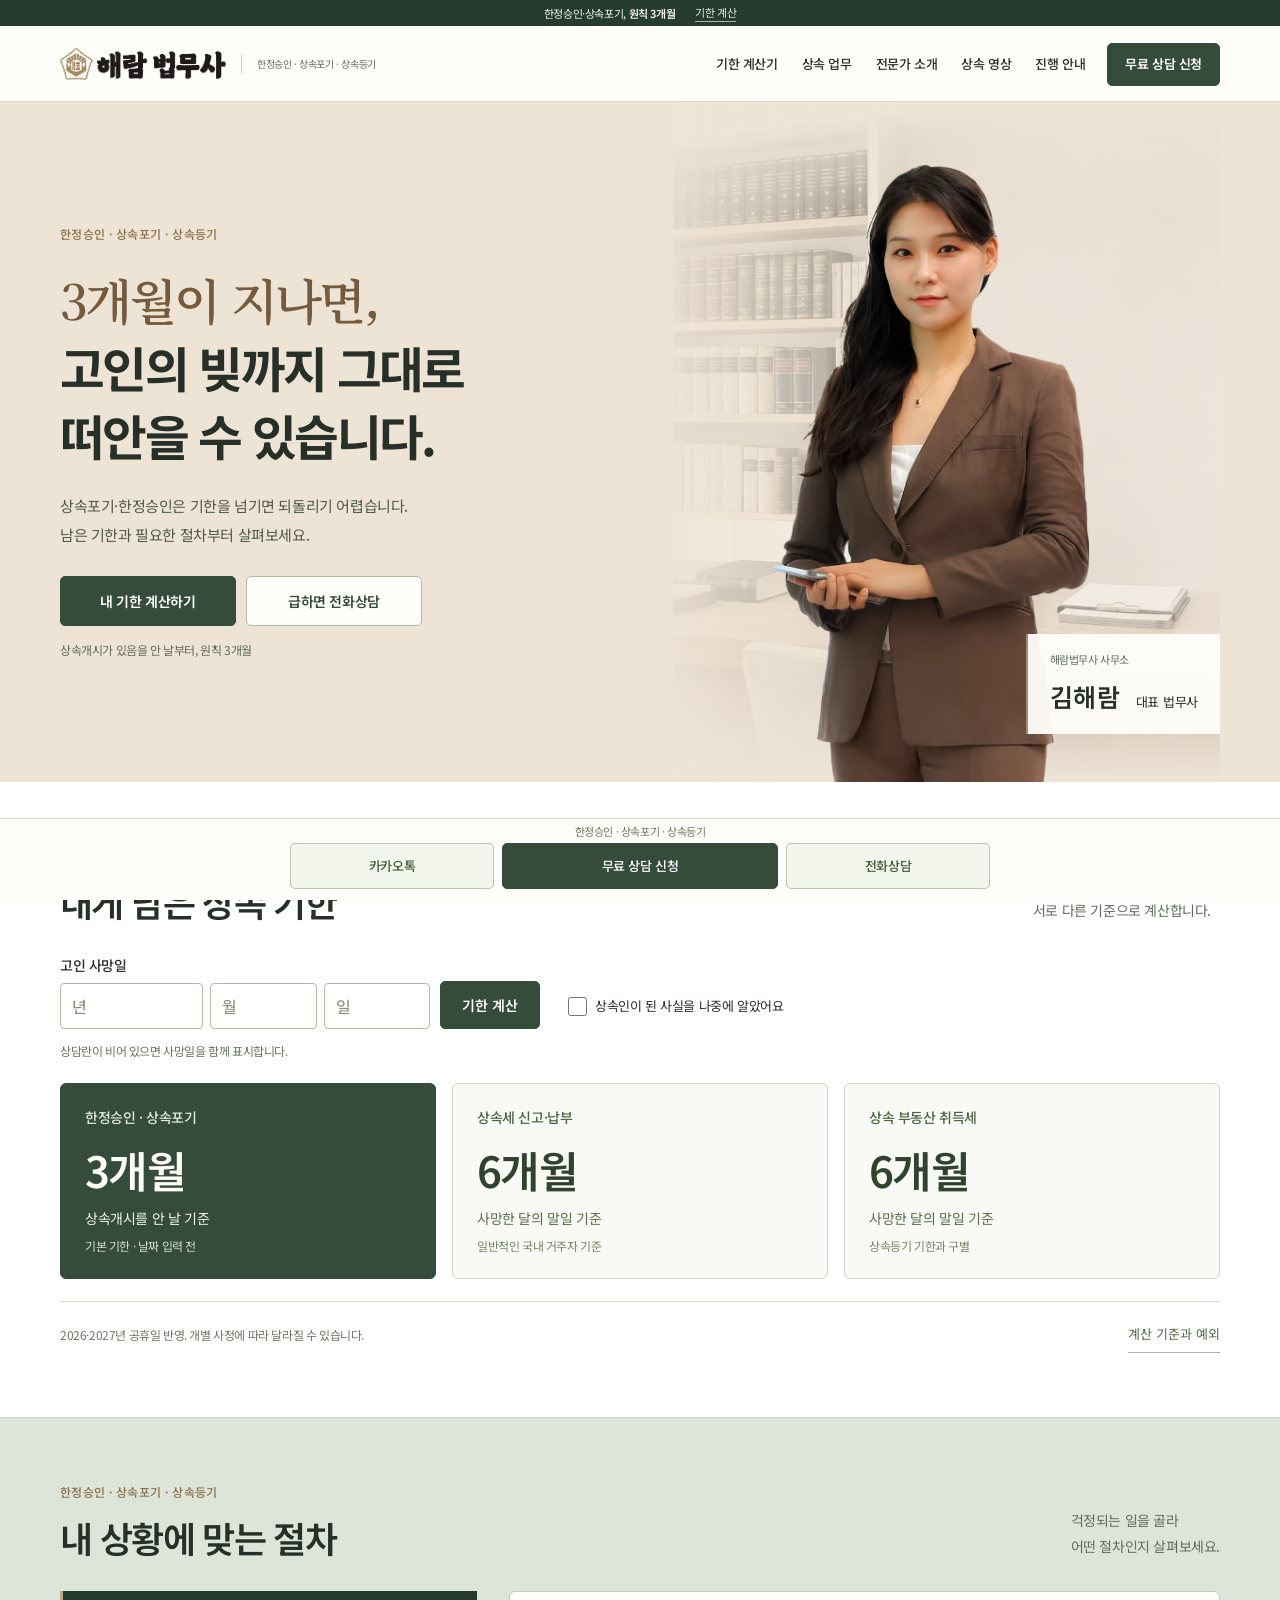
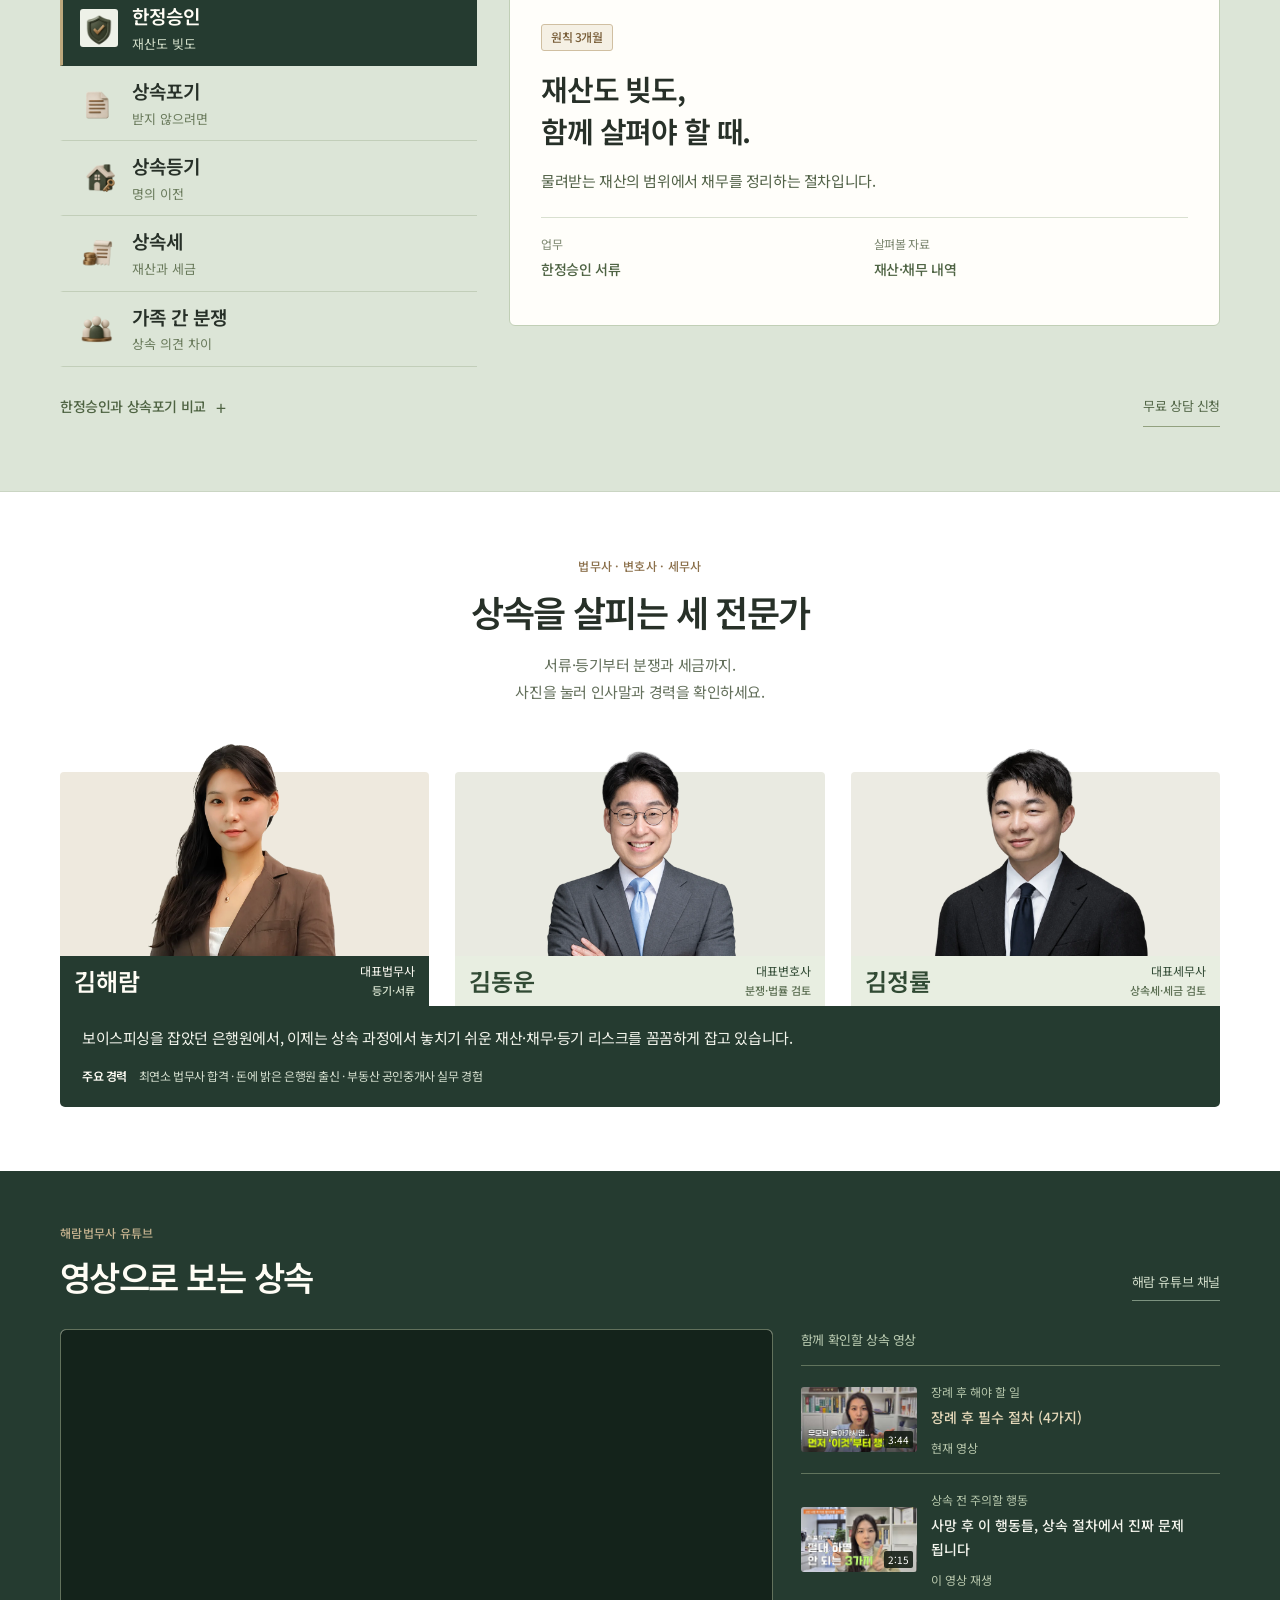
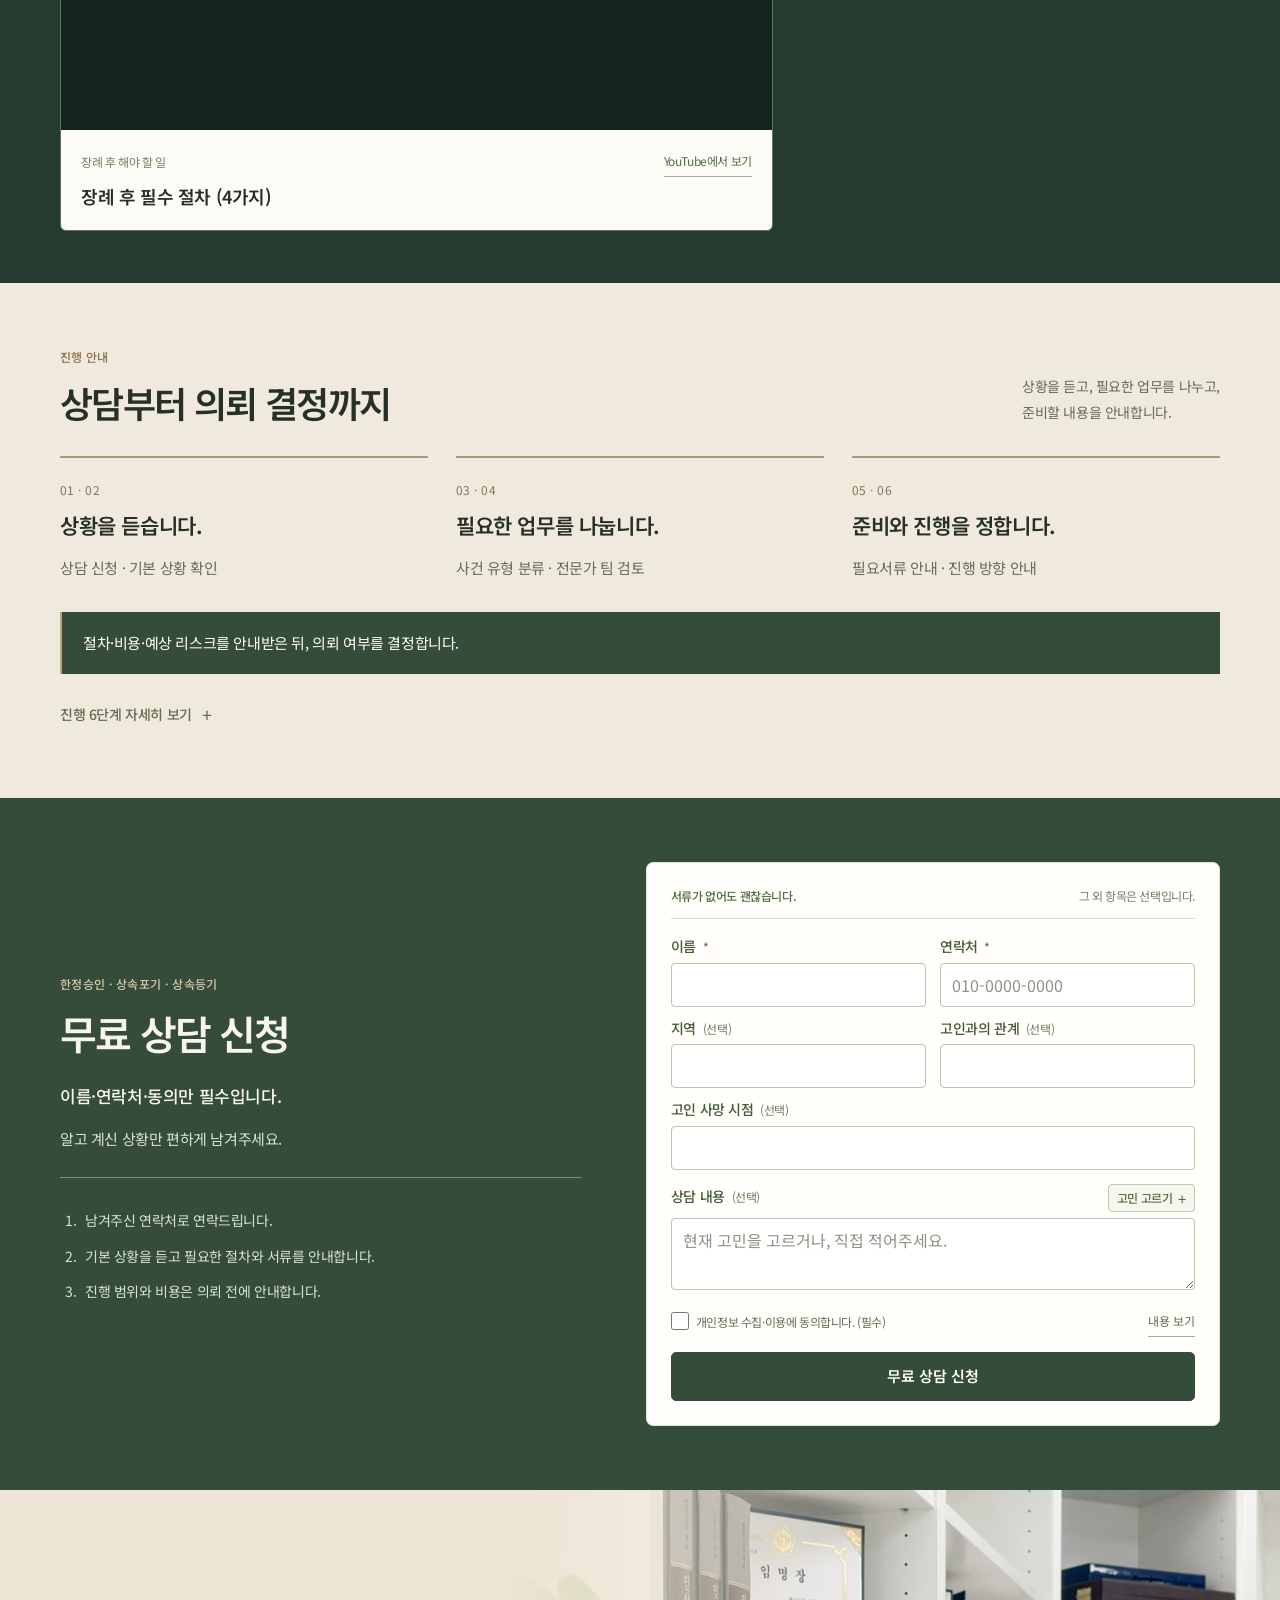
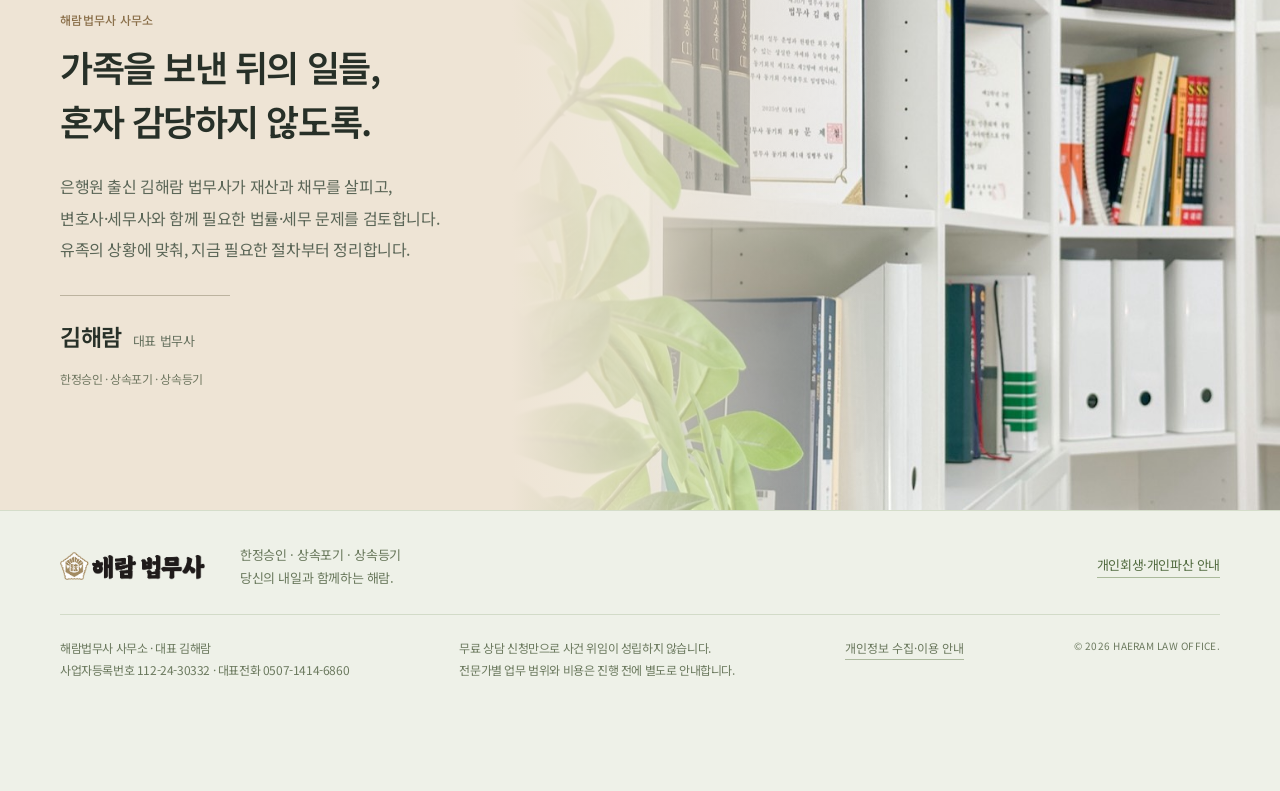
==== index.html @ f2967f3c "Connect inheritance form to dedicated intake deployment" ====
<!doctype html>
<html lang="ko"><head><meta charset="utf-8"><meta name="viewport" content="width=device-width,initial-scale=1,viewport-fit=cover"><meta name="theme-color" content="#f3f0e8">
<title>한정승인·상속포기·상속등기 무료 상담 | 해람법무사</title>
<meta name="description" content="한정승인·상속포기·상속등기, 내 상황에 필요한 절차와 기한을 확인하세요. 은행원 출신 법무사가 변호사·세무사와 재산·채무·등기·분쟁·세금을 함께 살핍니다. 전화·온라인 무료 상담.">
<meta property="og:type" content="website"><meta property="og:url" content="https://haeram-law.com/"><meta property="og:title" content="한정승인·상속포기·상속등기 무료 상담 | 해람법무사"><meta property="og:description" content="한정승인·상속포기·상속등기, 내 상황에 필요한 절차와 기한을 확인하세요. 은행원 출신 법무사가 변호사·세무사와 재산·채무·등기·분쟁·세금을 함께 살핍니다. 전화·온라인 무료 상담."><meta property="og:image" content="https://haeram-law.com/assets/social.jpg?v=5"><meta property="og:image:width" content="1200"><meta property="og:image:height" content="630"><meta name="twitter:card" content="summary_large_image">
<meta name="robots" content="index,follow,max-image-preview:large"><meta name="google-site-verification" content="SmGbr_n41JqSDn8TrXB387cep0vcuhlEyNXavCn6Y3E"><meta name="naver-site-verification" content="73f7965d1865e8f77842482fe371d9d81ecda706"><meta property="og:locale" content="ko_KR"><meta property="og:site_name" content="해람법무사"><meta property="og:image:alt" content="한정승인·상속포기·상속등기 해람법무사"><meta name="twitter:title" content="한정승인·상속포기·상속등기 | 해람법무사"><meta name="twitter:description" content="필요한 절차와 기한부터, 법무사·변호사·세무사가 함께 살핍니다."><meta name="twitter:image" content="https://haeram-law.com/assets/social.jpg">
<link rel="canonical" href="https://haeram-law.com/"><link rel="icon" href="favicon.ico?v=brand1" sizes="16x16 32x32 48x48 64x64"><link rel="icon" href="favicon.png" type="image/png" sizes="96x96"><link rel="apple-touch-icon" href="apple-touch-icon.png" sizes="180x180"><link rel="preload" as="image" href="assets/portrait.webp"><link rel="preconnect" href="https://fonts.googleapis.com"><link rel="preconnect" href="https://fonts.gstatic.com" crossorigin><link href="https://fonts.googleapis.com/css2?family=Noto+Sans+KR:wght@400;500;600;700;800&amp;family=Noto+Serif+KR:wght@500;600&amp;display=swap" rel="stylesheet"><link rel="stylesheet" href="styles.css?v=14.1"><script src="holidays.js?v=9" defer></script><script src="deadlines.js?v=9" defer></script><script src="date-parts.js?v=6" defer></script><script src="app.js?v=10" defer></script><script src="youtube.js?v=7" defer></script><script src="profiles.js?v=14" defer></script><script src="intake.js?v=16" defer></script><script src="tracking.js?v=16" defer></script><script type="application/json" id="analytics-config">{"measurementId":"G-PS0EG83LFG"}</script><script src="analytics.js?v=16.1" defer></script>
<script type="application/json" id="intake-config">{"endpoint":"https://script.google.com/macros/s/AKfycbwh_mxqtPUaKv7FtCpkeUJYh4DcP6dZL9_i7BwVmt0P_cNqN9i_0kvjlBFAQnCysMI4/exec","consentVersion":"haeram-inheritance-2026-11-05-v1"}</script>
<script type="application/ld+json">{"@context":"https://schema.org","@graph":[{"@type":"LegalService","@id":"https://haeram-law.com/#office","name":"해람법무사 사무소","alternateName":"해람법무사","url":"https://haeram-law.com/","logo":{"@type":"ImageObject","url":"https://haeram-law.com/assets/official-logo.png","width":393,"height":76},"image":"https://haeram-law.com/assets/social.jpg","telephone":"+82-507-1414-6860","description":"한정승인·상속포기·상속등기, 내 상황에 필요한 절차와 기한을 확인하세요. 은행원 출신 법무사가 변호사·세무사와 재산·채무·등기·분쟁·세금을 함께 살핍니다. 전화·온라인 무료 상담.","areaServed":{"@type":"Country","name":"대한민국"},"sameAs":["https://www.youtube.com/@해람법무사","https://pf.kakao.com/_vbSSn"],"contactPoint":{"@type":"ContactPoint","telephone":"+82-507-1414-6860","contactType":"상속 상담","availableLanguage":"ko"},"hasOfferCatalog":{"@type":"OfferCatalog","name":"상속 업무","itemListElement":[{"@type":"Offer","itemOffered":{"@id":"https://haeram-law.com/#service-limited"}},{"@type":"Offer","itemOffered":{"@id":"https://haeram-law.com/#service-renounce"}},{"@type":"Offer","itemOffered":{"@id":"https://haeram-law.com/#service-property"}}]}},{"@type":"WebSite","@id":"https://haeram-law.com/#website","url":"https://haeram-law.com/","name":"해람법무사","alternateName":"해람법무사 상속","inLanguage":"ko-KR","publisher":{"@id":"https://haeram-law.com/#office"}},{"@type":"WebPage","@id":"https://haeram-law.com/#webpage","url":"https://haeram-law.com/","name":"한정승인·상속포기·상속등기 무료 상담 | 해람법무사","description":"한정승인·상속포기·상속등기, 내 상황에 필요한 절차와 기한을 확인하세요. 은행원 출신 법무사가 변호사·세무사와 재산·채무·등기·분쟁·세금을 함께 살핍니다. 전화·온라인 무료 상담.","isPartOf":{"@id":"https://haeram-law.com/#website"},"publisher":{"@id":"https://haeram-law.com/#office"},"inLanguage":"ko-KR","primaryImageOfPage":{"@type":"ImageObject","url":"https://haeram-law.com/assets/social.jpg","width":1200,"height":630},"about":[{"@id":"https://haeram-law.com/#service-limited"},{"@id":"https://haeram-law.com/#service-renounce"},{"@id":"https://haeram-law.com/#service-property"}]},{"@type":"Service","@id":"https://haeram-law.com/#service-limited","name":"한정승인","serviceType":"한정승인","url":"https://haeram-law.com/#situations","provider":{"@id":"https://haeram-law.com/#office"},"areaServed":{"@type":"Country","name":"대한민국"}},{"@type":"Service","@id":"https://haeram-law.com/#service-renounce","name":"상속포기","serviceType":"상속포기","url":"https://haeram-law.com/#situations","provider":{"@id":"https://haeram-law.com/#office"},"areaServed":{"@type":"Country","name":"대한민국"}},{"@type":"Service","@id":"https://haeram-law.com/#service-property","name":"상속등기","serviceType":"상속등기","url":"https://haeram-law.com/#situations","provider":{"@id":"https://haeram-law.com/#office"},"areaServed":{"@type":"Country","name":"대한민국"}},{"@type":"Person","@id":"https://haeram-law.com/#haeram","name":"김해람","jobTitle":"대표법무사","url":"https://haeram-law.com/#team"},{"@type":"Person","@id":"https://haeram-law.com/#dongwoon","name":"김동운","jobTitle":"대표변호사","url":"https://haeram-law.com/#team"},{"@type":"Person","@id":"https://haeram-law.com/#jeongryul","name":"김정률","jobTitle":"대표세무사","url":"https://haeram-law.com/#team"}]}</script></head><body><a class="skip-link" href="#main">본문으로 바로가기</a><header class="site-header"><a class="deadline-strip" href="#deadline"><span>한정승인·상속포기, <b>원칙 3개월</b></span><span class="notice-link">기한 계산</span></a><div class="wrap header-inner"><a class="brand" href="#home" aria-label="해람 법무사 처음으로"><img src="assets/official-logo.png" alt="해람 법무사" width="393" height="76"><span>한정승인 · 상속포기 · 상속등기</span></a><nav class="desktop-nav" aria-label="주요 메뉴"><a href="#deadline">기한 계산기</a><a href="#situations">상속 업무</a><a href="#team">전문가 소개</a><a href="#youtube">상속 영상</a><a href="#process">진행 안내</a></nav><a class="header-apply" href="#consult">무료 상담 신청 </a><button class="menu-toggle" type="button" aria-expanded="false" aria-controls="mobile-nav" aria-label="메뉴 열기"><span></span><span></span></button></div><nav class="mobile-nav" id="mobile-nav" aria-label="모바일 메뉴" hidden><a href="#deadline">기한 계산기</a><a href="#situations">상속 업무</a><a href="#team">전문가 소개</a><a href="#youtube">상속 영상</a><a href="#process">진행 안내</a><a href="#consult">무료 상담 신청</a><a href="#contact">해람의 약속</a></nav></header><main id="main"><section class="hero screen" id="home" aria-labelledby="hero-title"><div class="wrap hero-grid"><div class="hero-copy"><p class="eyebrow"> 한정승인 · 상속포기 · 상속등기</p><h1 id="hero-title"><em>3개월이 지나면,</em><br>고인의 빚까지 그대로<br>떠안을 수 있습니다.</h1><p class="hero-description">상속포기·한정승인은 기한을 넘기면 되돌리기 어렵습니다.<br>남은 기한과 필요한 절차부터 살펴보세요.</p><div class="hero-actions"><a class="button dark" href="#deadline">내 기한 계산하기</a><a class="button light urgent-call" href="tel:050714146860">급하면 전화상담</a></div><p class="quiet-note">상속개시가 있음을 안 날부터, 원칙 3개월</p></div><div class="hero-visual"><div class="hero-office" aria-hidden="true"><img src="assets/office-library-v4.jpg" alt="" width="1000" height="749"></div><img class="hero-portrait" src="assets/portrait.webp" alt="김해람 대표 법무사" width="889" height="2048" fetchpriority="high"><div class="portrait-label"><span>해람법무사 사무소</span><strong>김해람 <small>대표 법무사</small></strong></div></div></div></section>
<section class="section deadline-section" id="deadline" aria-labelledby="deadline-title"><div class="wrap section-inner">
<div class="split-heading"><div><p class="eyebrow">상속 기한 계산기</p><h2 id="deadline-title">내게 남은 상속 기한</h2></div><p class="heading-note">한정승인·상속포기와 세금 기한은<br>서로 다른 기준으로 계산합니다.</p></div>
<form id="deadline-form" class="date-form"><div class="date-main"><fieldset class="date-parts-field" id="death-field"><legend>고인 사망일</legend><div class="date-parts" data-date-parts="death"><select id="death-year" data-part="year" aria-label="고인 사망일 연도" required><option value="">년</option></select><select id="death-month" data-part="month" aria-label="고인 사망일 월" required><option value="">월</option></select><select id="death-day" data-part="day" aria-label="고인 사망일 일" required><option value="">일</option></select></div><input type="hidden" id="death-date"></fieldset><button class="button dark" type="submit">기한 계산</button></div><div class="awareness-row"><label class="awareness-toggle"><input type="checkbox" id="different-awareness" aria-label="상속인이 된 사실을 나중에 알았어요"><span>상속인이 된 사실을 나중에 알았어요</span></label><fieldset class="date-parts-field" id="awareness-field" hidden disabled><legend>상속개시가 있음을 안 날</legend><div class="date-parts" data-date-parts="awareness"><select id="awareness-year" data-part="year" aria-label="상속개시가 있음을 안 날 연도" required><option value="">년</option></select><select id="awareness-month" data-part="month" aria-label="상속개시가 있음을 안 날 월" required><option value="">월</option></select><select id="awareness-day" data-part="day" aria-label="상속개시가 있음을 안 날 일" required><option value="">일</option></select></div><input type="hidden" id="awareness-date"></fieldset></div><p id="date-help">상담란이 비어 있으면 사망일을 함께 표시합니다.</p><p class="form-error" id="date-error" role="alert"></p></form>
<p class="result-status" id="deadline-state" role="status" aria-live="polite"></p><p class="result-reference" id="deadline-reference" hidden></p>
<div class="deadline-cards" aria-live="polite" aria-atomic="true"><article class="deadline-card" id="deadline-civil"><span class="small-label">한정승인 · 상속포기</span><h3 class="dday">3개월</h3><p class="due-date">상속개시를 안 날 기준</p><small>기본 기한 · 날짜 입력 전</small></article><article class="deadline-card" id="deadline-tax"><span class="small-label">상속세 신고·납부</span><h3 class="dday">6개월</h3><p class="due-date">사망한 달의 말일 기준</p><small>일반적인 국내 거주자 기준</small></article><article class="deadline-card" id="deadline-acquisition"><span class="small-label">상속 부동산 취득세</span><h3 class="dday">6개월</h3><p class="due-date">사망한 달의 말일 기준</p><small>상속등기 기한과 구별</small></article></div>
<div class="deadline-action" id="deadline-action" hidden><p id="deadline-message"></p><a class="button light" id="deadline-cta" href="#situations">상속 업무 보기</a></div>
<div class="calculator-note"><p>2026·2027년 공휴일 반영.<br class="mobile-break"> 개별 사정에 따라 달라질 수 있습니다.</p><button type="button" id="deadline-basis">계산 기준과 예외</button></div></div></section>
<section class="section situations" id="situations" aria-labelledby="situations-title"><div class="wrap section-inner"><div class="split-heading"><div><p class="eyebrow">한정승인 · 상속포기 · 상속등기</p><h2 id="situations-title">내 상황에 맞는 절차</h2></div><p class="heading-note">걱정되는 일을 골라<br>어떤 절차인지 살펴보세요.</p></div><div class="situation-layout"><div class="situation-tabs" role="tablist" aria-label="상속 업무 선택"><button type="button" role="tab" id="tab-limited" aria-controls="panel-limited" aria-selected="true" tabindex="0" data-situation="limited"><img src="assets/icon-shield.webp" alt="" width="48" height="48" loading="lazy"><span><strong>한정승인</strong><small>재산도 빚도</small></span></button><button type="button" role="tab" id="tab-renounce" aria-controls="panel-renounce" aria-selected="false" tabindex="-1" data-situation="renounce"><img src="assets/icon-document.webp" alt="" width="48" height="48" loading="lazy"><span><strong>상속포기</strong><small>받지 않으려면</small></span></button><button type="button" role="tab" id="tab-property" aria-controls="panel-property" aria-selected="false" tabindex="-1" data-situation="property"><img src="assets/icon-house.webp" alt="" width="48" height="48" loading="lazy"><span><strong>상속등기</strong><small>명의 이전</small></span></button><button type="button" role="tab" id="tab-tax" aria-controls="panel-tax" aria-selected="false" tabindex="-1" data-situation="tax"><img src="assets/icon-coins.webp" alt="" width="48" height="48" loading="lazy"><span><strong>상속세</strong><small>재산과 세금</small></span></button><button type="button" role="tab" id="tab-family" aria-controls="panel-family" aria-selected="false" tabindex="-1" data-situation="family"><img src="assets/icon-people.webp" alt="" width="48" height="48" loading="lazy"><span><strong>가족 간 분쟁</strong><small>상속 의견 차이</small></span></button></div><div class="panels"><div class="situation-panel" id="panel-limited" role="tabpanel" aria-labelledby="tab-limited" tabindex="0"><span class="deadline-badge">원칙 3개월</span><h3>재산도 빚도,<br>함께 살펴야 할 때.</h3><p class="panel-lead">물려받는 재산의 범위에서 채무를 정리하는 절차입니다.</p><dl class="service-facts"><div><dt>업무</dt><dd>한정승인 서류</dd></div><div><dt>살펴볼 자료</dt><dd>재산·채무 내역</dd></div></dl></div><div class="situation-panel" id="panel-renounce" role="tabpanel" aria-labelledby="tab-renounce" tabindex="0" hidden><span class="deadline-badge">원칙 3개월</span><h3>받지 않겠다는 결정,<br>가족에게 미치는 영향까지.</h3><p class="panel-lead">상속재산과 채무를 받지 않으려는 절차입니다.</p><dl class="service-facts"><div><dt>업무</dt><dd>상속포기 서류</dd></div><div><dt>가족 영향</dt><dd>다른 상속인·가족관계</dd></div></dl></div><div class="situation-panel" id="panel-property" role="tabpanel" aria-labelledby="tab-property" tabindex="0" hidden><span class="deadline-badge">취득세 일반 6개월</span><h3>물려받은 집과 땅,<br>명의를 정리하려면.</h3><p class="panel-lead">상속인과 분할 협의 내용을 살펴 명의 이전 서류를 준비합니다.</p><dl class="service-facts"><div><dt>등기 자료</dt><dd>상속인·분할 협의</dd></div><div><dt>세금</dt><dd>취득세 별도 확인</dd></div></dl></div><div class="situation-panel" id="panel-tax" role="tabpanel" aria-labelledby="tab-tax" tabindex="0" hidden><span class="deadline-badge">신고 일반 6개월</span><h3>상속세가 나올지,<br>세무사가 살펴봅니다.</h3><p class="panel-lead">재산과 증여 내역을 살펴 상속세 신고 필요 여부를 검토합니다.</p><dl class="service-facts"><div><dt>담당</dt><dd>세무사</dd></div><div><dt>자료</dt><dd>재산·생전 증여</dd></div></dl></div><div class="situation-panel" id="panel-family" role="tabpanel" aria-labelledby="tab-family" tabindex="0" hidden><span class="deadline-badge">기한은 계속 흐릅니다</span><h3>가족의 의견이 다를 때,<br>쟁점부터 정리합니다.</h3><p class="panel-lead">상속분·생전 증여·상속재산분할의 쟁점을 변호사가 검토합니다.</p><dl class="service-facts"><div><dt>담당</dt><dd>변호사</dd></div><div><dt>쟁점</dt><dd>상속분·분할 협의</dd></div></dl></div></div></div><div class="situation-bottom"><details class="service-compare"><summary>한정승인과 상속포기 비교</summary><div class="compare-body"><table><thead><tr><th scope="col">절차</th><th scope="col">기본 방향</th><th scope="col">함께 살필 것</th></tr></thead><tbody><tr><th scope="row">한정승인</th><td>상속재산 범위에서 채무 정리</td><td>재산·채무 내역</td></tr><tr><th scope="row">상속포기</th><td>상속재산과 채무의 포기</td><td>다른 상속인에게 미치는 영향</td></tr></tbody></table><p>적용할 절차는 가족관계와 재산·채무 상황에 따라 달라집니다.</p></div></details><a class="service-consult" id="service-consult" href="#consult" data-guide="한정승인">무료 상담 신청</a></div></div></section>
<section class="section team-section" id="team" aria-labelledby="team-title"><div class="wrap section-inner"><div class="team-heading"><p class="eyebrow">법무사 · 변호사 · 세무사</p><h2 id="team-title">상속을 살피는 세 전문가</h2><p>서류·등기부터 분쟁과 세금까지.<br>사진을 눌러 인사말과 경력을 확인하세요.</p></div><div class="people-grid" role="tablist" aria-label="전문가 인사말·경력 선택" aria-orientation="horizontal"><article class="person-card kim-h" role="presentation"><button class="profile-choice" id="profile-toggle-haeram" data-profile="haeram" type="button" role="tab" aria-selected="true" tabindex="0" aria-controls="profile-haeram" aria-label="김해람 대표법무사 인사말과 경력"><span class="person-frame"><span class="person-photo"><img src="assets/portrait.webp" alt="" width="889" height="2048" loading="lazy"></span><span class="person-info"><span class="person-name">김해람</span><span class="person-meta"><span class="person-role"><span class="person-lead">대표</span>법무사</span><span class="person-responsibility">등기·서류</span></span></span></span></button></article><article class="person-card kim-d" role="presentation"><button class="profile-choice" id="profile-toggle-dongwoon" data-profile="dongwoon" type="button" role="tab" aria-selected="false" tabindex="-1" aria-controls="profile-dongwoon" aria-label="김동운 대표변호사 인사말과 경력"><span class="person-frame"><span class="person-photo"><img src="assets/kim-d-cutout.webp" alt="" width="700" height="788" loading="lazy"></span><span class="person-info"><span class="person-name">김동운</span><span class="person-meta"><span class="person-role"><span class="person-lead">대표</span>변호사</span><span class="person-responsibility">분쟁·법률 검토</span></span></span></span></button></article><article class="person-card kim-j" role="presentation"><button class="profile-choice" id="profile-toggle-jeongryul" data-profile="jeongryul" type="button" role="tab" aria-selected="false" tabindex="-1" aria-controls="profile-jeongryul" aria-label="김정률 대표세무사 인사말과 경력"><span class="person-frame"><span class="person-photo"><img src="assets/kim-j-cutout.webp" alt="" width="700" height="788" loading="lazy"></span><span class="person-info"><span class="person-name">김정률</span><span class="person-meta"><span class="person-role"><span class="person-lead">대표</span>세무사</span><span class="person-responsibility">상속세·세금 검토</span></span></span></span></button></article></div><div class="profile-details"><section class="profile-detail" id="profile-haeram" role="tabpanel" tabindex="0" aria-labelledby="profile-toggle-haeram"><blockquote><p>보이스피싱을 잡았던 은행원에서, 이제는 상속 과정에서 놓치기 쉬운 재산·채무·등기 리스크를 꼼꼼하게 잡고 있습니다.</p></blockquote><p class="profile-career-line"><span class="career-label">주요 경력</span> 최연소 법무사 합격 · 돈에 밝은 은행원 출신 · 부동산 공인중개사 실무 경험</p></section>
<section class="profile-detail" id="profile-dongwoon" role="tabpanel" tabindex="0" aria-labelledby="profile-toggle-dongwoon" hidden><blockquote><p>상속은 가족 간 감정 문제로 번지는 경우가 많기 때문에 가족 간 상속 갈등이 예상된다면 초기 법률 검토가 분쟁을 줄이는 시작입니다.</p></blockquote><p class="profile-career-line"><span class="career-label">주요 경력</span> 서울대 출신 · 서울고등법원 건설전담 재판부 출신 · 법무법인삼정 대표변호사</p></section>
<section class="profile-detail" id="profile-jeongryul" role="tabpanel" tabindex="0" aria-labelledby="profile-toggle-jeongryul" hidden><blockquote><p>상속세가 나올지 몰라 불안하다면 초기에 세무 검토까지 함께 받아보는 것이 좋습니다.</p></blockquote><p class="profile-career-line"><span class="career-label">주요 경력</span> 22세 세무사 합격 · 가톨릭대 겸임교수 · 세무법인혜움 선유도지점 대표세무사</p></section></div></div></section>
<section class="section inheritance-videos" id="youtube" aria-labelledby="youtube-title"><div class="wrap section-inner"><div class="video-heading"><div><p class="eyebrow">해람법무사 유튜브</p><h2 id="youtube-title">영상으로 보는 상속</h2></div><a class="video-channel" href="https://www.youtube.com/@%ED%95%B4%EB%9E%8C%EB%B2%95%EB%AC%B4%EC%82%AC" target="_blank" rel="noopener">해람 유튜브 채널</a></div><div class="video-layout"><div class="video-feature"><div class="video-player"><iframe id="inheritance-youtube-player" src="https://www.youtube.com/embed/FYYGHho6B8s?rel=0&amp;playsinline=1" title="해람법무사 — 장례 후 필수 절차 (4가지)" width="800" height="450" loading="lazy" referrerpolicy="strict-origin-when-cross-origin" allow="accelerometer; autoplay; clipboard-write; encrypted-media; gyroscope; picture-in-picture; web-share" allowfullscreen></iframe></div><div class="video-caption"><div class="video-meta"><span id="inheritance-video-topic">장례 후 해야 할 일</span><a id="inheritance-video-watch" href="https://www.youtube.com/watch?v=FYYGHho6B8s" target="_blank" rel="noopener">YouTube에서 보기</a></div><h3 id="inheritance-video-title">장례 후 필수 절차 (4가지)</h3></div></div><div class="video-list"><p class="video-list-heading">함께 확인할 상속 영상</p><div class="video-choices" role="group" aria-label="해람법무사 상속 영상 선택"><button class="video-choice" type="button" data-inheritance-video="FYYGHho6B8s" data-video-title="장례 후 필수 절차 (4가지)" data-video-topic="장례 후 해야 할 일" aria-pressed="true" aria-label="영상 선택: 장례 후 필수 절차 (4가지)"><span class="video-choice-thumb"><img src="assets/youtube/FYYGHho6B8s.jpg" alt="" width="480" height="360" loading="lazy"><span class="video-duration">3:44</span></span><span class="video-choice-copy"><span class="video-choice-topic">장례 후 해야 할 일</span><strong>장례 후 필수 절차 (4가지)</strong><span class="video-choice-state">현재 영상</span></span></button><button class="video-choice" type="button" data-inheritance-video="f77E4Gz97pc" data-video-title="사망 후 이 행동들, 상속 절차에서 진짜 문제 됩니다" data-video-topic="상속 전 주의할 행동" aria-pressed="false" aria-label="영상 선택: 사망 후 이 행동들, 상속 절차에서 진짜 문제 됩니다"><span class="video-choice-thumb"><img src="assets/youtube/f77E4Gz97pc.jpg" alt="" width="480" height="360" loading="lazy"><span class="video-duration">2:15</span></span><span class="video-choice-copy"><span class="video-choice-topic">상속 전 주의할 행동</span><strong>사망 후 이 행동들, 상속 절차에서 진짜 문제 됩니다</strong><span class="video-choice-state">이 영상 재생</span></span></button></div></div></div><p class="video-status" id="inheritance-video-status" role="status" aria-live="polite"></p></div></section>
<section class="section process" id="process" aria-labelledby="process-title"><div class="wrap section-inner"><div class="split-heading"><div><p class="eyebrow">진행 안내</p><h2 id="process-title">상담부터 의뢰 결정까지</h2></div><p class="heading-note">상황을 듣고, 필요한 업무를 나누고,<br>준비할 내용을 안내합니다.</p></div><ol class="process-overview"><li><span class="phase-number">01 · 02</span><h3>상황을 듣습니다.</h3><p>상담 신청 · 기본 상황 확인</p></li><li><span class="phase-number">03 · 04</span><h3>필요한 업무를 나눕니다.</h3><p>사건 유형 분류 · 전문가 팀 검토</p></li><li><span class="phase-number">05 · 06</span><h3>준비와 진행을 정합니다.</h3><p>필요서류 안내 · 진행 방향 안내</p></li></ol><p class="process-decision">절차·비용·예상 리스크를 안내받은 뒤,<br class="mobile-break"> 의뢰 여부를 결정합니다.</p><details class="process-detail"><summary>진행 6단계 자세히 보기</summary><ol class="process-steps"><li><span class="step-number">STEP 01</span><h3>상담신청</h3><p>이름, 연락처, 지역, 고인과의 관계, 사망 시점, 현재 고민을 남겨주세요.</p></li><li><span class="step-number">STEP 02</span><h3>기본 상황 확인</h3><p>고인의 재산, 채무, 부동산, 가족관계, 세금 우려 여부를 간단히 확인합니다.</p></li><li><span class="step-number">STEP 03</span><h3>사건 유형 분류</h3><p>상속포기, 한정승인, 상속등기, 상속세, 상속분쟁 중 우선 검토가 필요한 절차를 분류합니다.</p></li><li><span class="step-number">STEP 04</span><h3>전문가 팀 검토</h3><p>법무사, 변호사, 세무사 중 현재 상황에 필요한 전문가가 함께 검토합니다.</p></li><li><span class="step-number">STEP 05</span><h3>필요서류 안내</h3><p>가족관계증명서, 기본증명서, 재산조회 결과, 부동산 자료 등 상황별 준비서류를 안내합니다.</p></li><li><span class="step-number">STEP 06</span><h3>진행 방향 안내</h3><p>기한, 절차, 비용, 예상 리스크를 정리해 의뢰인이 결정할 수 있도록 안내합니다.</p></li></ol></details></div></section>
<section class="section consult" id="consult" aria-labelledby="consult-title"><div class="wrap consult-grid"><div class="consult-copy"><p class="eyebrow">한정승인 · 상속포기 · 상속등기</p><h2 id="consult-title">무료 상담 신청</h2><p class="consult-intro">이름·연락처·동의만 필수입니다.</p><p class="consult-desc">알고 계신 상황만 편하게 남겨주세요.</p><ol class="consult-expectations"><li>남겨주신 연락처로 연락드립니다.</li><li>기본 상황을 듣고 필요한 절차와 서류를 안내합니다.</li><li>진행 범위와 비용은 의뢰 전에 안내합니다.</li></ol></div><div class="intake-card" id="intake-card"><div class="form-top"><span class="free-badge">서류가 없어도 괜찮습니다.</span><span>그 외 항목은 선택입니다.</span></div><form id="inheritance-form"><div class="form-fields"><label for="lead-name">이름 <span>*</span><input id="lead-name" name="name" type="text" autocomplete="name" maxlength="40" required></label><label for="lead-phone">연락처 <span>*</span><input id="lead-phone" name="phone" type="tel" inputmode="tel" autocomplete="tel" maxlength="20" required placeholder="010-0000-0000"></label><label for="lead-area">지역 <span class="optional">(선택)</span><input id="lead-area" name="area" type="text" autocomplete="address-level1" maxlength="80"></label><label for="lead-relation">고인과의 관계 <span class="optional">(선택)</span><input id="lead-relation" name="relationship" type="text" maxlength="80"></label><label class="wide" for="lead-death">고인 사망 시점 <span class="optional">(선택)</span><input id="lead-death" name="deceased_at" type="text" maxlength="100"></label><div class="wide concern-field"><div class="concern-label-row"><label for="lead-content">상담 내용 <span class="optional">(선택)</span></label><details class="concern-picker"><summary>고민 고르기</summary><div class="concern-choices" role="group" aria-label="현재 고민 빠른 선택"><button type="button" data-concern="한정승인" aria-pressed="false">한정승인</button><button type="button" data-concern="상속포기" aria-pressed="false">상속포기</button><button type="button" data-concern="상속등기" aria-pressed="false">상속등기</button><button type="button" data-concern="상속세" aria-pressed="false">상속세</button><button type="button" data-concern="가족 간 분쟁" aria-pressed="false">가족 간 분쟁</button><button type="button" data-concern="아직 모르겠어요" aria-pressed="false">아직 모르겠어요</button></div></details></div><textarea id="lead-content" placeholder="현재 고민을 고르거나, 직접 적어주세요." name="content" maxlength="2500"></textarea></div></div><div class="trap" aria-hidden="true"><label>웹사이트<input type="text" name="website" tabindex="-1" autocomplete="off"></label></div><div class="consent-row"><label><input type="checkbox" id="lead-consent" name="consent" required><span>개인정보 수집·이용에 동의합니다. <b>(필수)</b></span></label><button type="button" id="privacy-open">내용 보기</button></div><p id="intake-error" class="form-error" role="alert"></p><button class="button intake-submit" type="submit">무료 상담 신청 </button></form><div class="intake-success" id="intake-success" hidden><span class="success-mark" aria-hidden="true">✓</span><p class="small-label">무료 상담 신청 접수 완료</p><h3 tabindex="-1">신청하신 내용이<br> 정상 접수되었습니다.</h3><p>해람법무사에서 남겨주신 연락처로 연락드리겠습니다.</p><div class="success-number"><span>연락받으실 번호</span><strong id="success-phone"></strong></div><p class="form-note">기한이 급하다면 전화로 먼저 알려주세요.</p><a class="button dark" href="tel:050714146860">0507-1414-6860 </a></div></div></div></section>
<section class="section trust-section" id="contact" aria-labelledby="contact-title"><div class="trust-scene"><figure class="trust-photo"><img src="assets/office-library.jpg" alt="해람법무사의 서가와 김해람 법무사의 임명장" width="1000" height="749" loading="lazy" decoding="async"></figure><div class="wrap trust-inner"><div class="trust-copy"><p class="eyebrow">해람법무사 사무소</p><h2 id="contact-title">가족을 보낸 뒤의 일들,<br>혼자 감당하지 않도록.</h2><p class="trust-description">은행원 출신 김해람 법무사가 재산과 채무를 살피고,<br>변호사·세무사와 함께 필요한 법률·세무 문제를 검토합니다.<br>유족의 상황에 맞춰, 지금 필요한 절차부터 정리합니다.</p><div class="trust-signature"><strong>김해람</strong><span>대표 법무사</span></div><p class="trust-specialties">한정승인 · 상속포기 · 상속등기</p></div></div></div></section></main><footer class="site-footer"><div class="wrap footer-top"><a href="#home" class="brand"><img src="assets/official-logo.png" alt="해람 법무사" width="393" height="76"></a><p>한정승인 · 상속포기 · 상속등기<br> 당신의 내일과 함께하는 해람.</p><a href="https://recovery.haeram-law.com/" target="_blank" rel="noopener">개인회생·개인파산 안내 </a></div><div class="wrap footer-bottom"><p>해람법무사 사무소 · 대표 김해람<br> 사업자등록번호 112-24-30332 · 대표전화 0507-1414-6860</p><p>무료 상담 신청만으로 사건 위임이 성립하지 않습니다.<br> 전문가별 업무 범위와 비용은 진행 전에 별도로 안내합니다.</p><button type="button" class="privacy-link" id="privacy-footer">개인정보 수집·이용 안내</button><span>© 2026 HAERAM LAW OFFICE.</span></div></footer><aside class="consult-dock" aria-label="빠른 상담"><a class="dock-note" href="#situations">한정승인 · 상속포기 · 상속등기</a><div><a class="dock-kakao" href="https://pf.kakao.com/_vbSSn/chat" target="_blank" rel="noopener">카카오톡</a><a class="dock-form" href="#consult">무료 상담 신청</a><a class="dock-phone" href="tel:050714146860">전화상담 </a></div></aside><dialog id="privacy-dialog" aria-labelledby="privacy-title"><div class="privacy-heading"><h2 id="privacy-title">개인정보 수집·이용 안내</h2><button type="button" id="privacy-close" aria-label="개인정보 안내 닫기">×</button></div><dl><dt>수집·이용 주체</dt><dd>해람법무사 사무소</dd><dt>이용 목적</dt><dd>상속 관련 상담 요청 확인 및 연락</dd><dt>수집 항목</dt><dd>필수: 이름, 연락처<br> 선택: 지역, 고인과의 관계, 고인 사망 시점, 상담 내용</dd><dt>보유·이용기간</dt><dd>접수일로부터 90일</dd></dl><p>동의를 거부할 수 있으며, 거부 시 이 양식을 통한 상담 신청은 어렵습니다. 주민등록번호·계좌번호 등 상담 신청에 필요하지 않은 정보는 적지 말아주세요.</p><p>동의·철회 및 삭제 문의: 0507-1414-6860</p><h3>방문 통계와 쿠키</h3><p>Google Analytics로 유입 경로와 페이지 이용, 전화·카카오톡 버튼 클릭, 상담 접수 완료를 측정합니다. 네이버 광고 유입·접수 완료 측정에는 네이버 공통 스크립트를 사용합니다. 이름·연락처·상담 내용·사망일은 분석 도구로 보내지 않습니다. Google 분석 쿠키는 최대 1년, GA4 이벤트 자료는 14개월 보관하며, 이 브라우저의 방문 분석을 아래에서 중지할 수 있습니다.</p><button type="button" class="text-link" id="analytics-optout">방문 통계 사용 안 함</button><p id="analytics-choice" role="status"></p></dialog><dialog id="basis-dialog" aria-labelledby="basis-title"><div class="privacy-heading"><h2 id="basis-title">기한 계산 기준과 예외</h2><button type="button" data-close="basis-dialog" aria-label="계산 기준 닫기">×</button></div><dl><dt>한정승인·상속포기</dt><dd>원칙적으로 상속개시가 있음을 안 날부터 3개월입니다. 사망 사실과 자신이 상속인이 된 사실을 안 날이 기준이며, 90일이나 사망한 달의 말일로 계산하지 않습니다.</dd><dt>상속세</dt><dd>일반적인 국내 거주자 사건은 사망한 달의 말일부터 6개월입니다. 예를 들어 11월 사망 건의 기본 기한은 다음 해 5월 말일입니다. 비거주자 등은 다른 기한이 적용될 수 있습니다.</dd><dt>상속 부동산 취득세</dt><dd>일반적으로 사망한 달의 말일부터 6개월입니다. 외국에 주소를 둔 상속인이 있는 경우 등 예외가 있으며, 상속등기 자체의 기한과 구별합니다.</dd><dt>이번 계산의 기본 날짜와 휴일 반영 날짜</dt><dd id="deadline-calculation-details">날짜를 계산하면 절차별 기본 날짜와 휴일 반영 여부를 여기에서 확인할 수 있습니다.</dd><dt>휴일과 계산 범위</dt><dd>달력의 월수와 윤년을 적용합니다. 2026·2027년의 토요일·일요일·공휴일·대체공휴일을 반영하며, 노동절·제헌절의 공휴일 지정도 포함합니다. 그 밖의 연도는 휴일 미반영 기본 날짜임을 따로 표시합니다. 공휴일 자료 확인일은 2026년 11월 6일입니다. 이후 임시공휴일 지정이나 재해·전산장애에 따른 별도 연장은 추가 확인이 필요합니다.</dd><dt>개별 검토가 필요한 경우</dt><dd>상속인이 된 사실을 안 시점, 가정법원의 기간 연장, 미성년자, 특별한정승인, 비거주자 등은 별도 검토가 필요합니다. 기본 기한이 지났다는 이유만으로 모든 방법이 없어지는 것은 아닙니다.</dd></dl><div class="basis-sources"><a href="https://www.law.go.kr/lsLinkCommonInfo.do?chrClsCd=010202&amp;lsJoLnkSeq=1032404229" target="_blank" rel="noopener">민법 제1019조</a><a href="https://www.nts.go.kr/nts/cm/cntnts/cntntsView.do?cntntsId=7722" target="_blank" rel="noopener">국세청 상속세 안내</a><a href="https://law.go.kr/LSW/lsLinkCommonInfo.do?chrClsCd=010202&amp;lsJoLnkSeq=1026499957" target="_blank" rel="noopener">지방세법 제20조</a><a href="https://www.kasa.go.kr/prog/plcyBrf/brief/kor/sub01_01_04/view.do?plcyBrfNo=431" target="_blank" rel="noopener">2027년 월력요항</a><a href="https://www.mpm.go.kr/mpm/comm/newsPress/newsPressRelease/?boardId=bbs_0000000000000029&amp;cntId=4250&amp;mode=view" target="_blank" rel="noopener">공휴일 변경 안내</a></div></dialog></body></html>
---- styles.css ----
:root{
 --paper:#fffefa;--white:#fff;--cream:#eee4d5;--sage:#dce5d7;--green:#354c3b;--forest:#253b30;
 --ink:#273028;--muted:#626d60;--line:#cbd3c5;--gold:#8b704b;--brown:#755a3e;--danger:#944936;
 --sans:'Noto Sans KR',-apple-system,BlinkMacSystemFont,'Apple SD Gothic Neo',sans-serif;
 --gutter:max(40px,env(safe-area-inset-left,0px),env(safe-area-inset-right,0px));--serif:'Noto Serif KR',serif;--header:calc(102px + env(safe-area-inset-top,0px));--dock:calc(82px + env(safe-area-inset-bottom,0px));--screen:calc(100svh - var(--header) - var(--dock));
}
*{box-sizing:border-box}html{scroll-padding-top:var(--header);scroll-behavior:auto;scroll-snap-type:none;-webkit-text-size-adjust:100%;text-size-adjust:100%}
body{margin:0;background:var(--white);color:var(--ink);font:16px/1.75 var(--sans);word-break:keep-all;letter-spacing:-.025em}
a{color:inherit;text-decoration:none}button,input,select,textarea{font:inherit}button{color:inherit;cursor:pointer;touch-action:manipulation}button,a{-webkit-tap-highlight-color:transparent}
img{display:block;max-width:100%;height:auto}h1,h2,h3,h4,p,figure,dl,dd{margin:0}h1,h2,h3,h4{line-height:1.4}h1,h2{letter-spacing:-.045em}h2{font-size:36px;font-weight:600;line-height:1.45}
em{font:inherit;font-style:normal}[hidden]{display:none!important}::selection{background:#d8e3cc;color:#263926}
a:focus-visible,button:focus-visible,summary:focus-visible,select:focus-visible,[tabindex]:focus-visible{outline:2px solid #68815b;outline-offset:4px}
input:focus-visible,textarea:focus-visible{outline:2px solid #68815b;outline-offset:2px}
.wrap,.section-inner{width:min(1160px,calc(100% - var(--gutter) - var(--gutter)));margin:0 auto;min-width:0}
.section{padding:64px 0;scroll-margin-top:0}.eyebrow{font-size:12px;font-weight:500;line-height:1.6;color:var(--gold);letter-spacing:.025em;margin-bottom:10px}
.split-heading{display:flex;justify-content:space-between;align-items:flex-end;gap:32px;margin-bottom:28px}.heading-note{font-size:14px;line-height:1.85;color:var(--muted);padding-bottom:3px}
.button,.header-apply{display:inline-flex;align-items:center;justify-content:center;min-height:48px;padding:12px 21px;border:1px solid transparent;border-radius:5px;font-size:14px;font-weight:600;line-height:1.5;text-align:center;transition:background-color .16s,border-color .16s}
.button.dark,.button.bronze,.header-apply,.intake-submit{background:var(--green);border-color:var(--green);color:#fff}
.button.dark:hover,.button.bronze:hover,.header-apply:hover,.intake-submit:hover{background:#263d2c;border-color:#263d2c}
.button.light{border-color:#aebda5;background:var(--paper);color:var(--green)}.button.light:hover{background:#edf3e6;border-color:#8b9f7e}
.button:active,.header-apply:active{box-shadow:inset 0 2px 4px #1827161f}.text-link{display:inline-flex;align-items:center;min-height:40px;border-bottom:1px solid #a6b19a;font-size:13px;padding:5px 0}
.skip-link{position:fixed;z-index:100;top:-100px;left:20px;padding:12px 20px;background:var(--green);color:#fff;border-radius:4px}.skip-link:focus{top:10px}
.mobile-break{display:none}
/* A quiet, always available navigation and contact route. */
.site-header{padding-top:env(safe-area-inset-top,0px);height:var(--header);position:sticky;top:0;z-index:50;background:var(--paper);border-bottom:1px solid #d4d9cd}
.deadline-strip{display:flex;justify-content:center;align-items:center;gap:20px;min-height:26px;background:var(--forest);color:#f6f4eb;font-size:11px;line-height:1.5}.deadline-strip b{font-weight:600}.notice-link{border-bottom:1px solid #a9b79c;color:#e0e7d8}
.header-inner{height:76px;display:flex;align-items:center;justify-content:space-between;gap:22px}.brand{display:flex;align-items:center;gap:15px}.brand img{width:166px;height:auto}.brand>span{font-size:10px;color:var(--muted);white-space:nowrap;border-left:1px solid var(--line);padding-left:15px}
.desktop-nav{display:flex;align-items:center;gap:24px;margin-left:auto;font-size:13px;font-weight:500;white-space:nowrap}.desktop-nav a{padding:9px 0}.desktop-nav a:hover{color:var(--gold)}.header-apply{min-height:43px;font-size:13px;padding:10px 17px;white-space:nowrap}.menu-toggle,.mobile-nav{display:none}
.consult-dock{position:fixed;bottom:0;left:0;right:0;z-index:40;height:var(--dock);background:var(--paper);border-top:1px solid #d1d9c9;padding:0 max(20px,env(safe-area-inset-right,0px)) calc(10px + env(safe-area-inset-bottom,0px)) max(20px,env(safe-area-inset-left,0px))}.dock-note{display:flex;align-items:center;justify-content:center;min-height:24px;font-size:11px;line-height:1.5;color:#68795b}
.consult-dock>div{display:grid;grid-template-columns:1fr 1.35fr 1fr;gap:8px;width:min(700px,100%);margin:0 auto}.consult-dock>div>a{display:flex;align-items:center;justify-content:center;min-height:46px;padding:10px 12px;border:1px solid #b9c7ae;border-radius:5px;font-size:13px;line-height:1.4;font-weight:500}
.dock-kakao,.dock-phone{background:#f3f6ed;color:#445d35}.dock-form{background:var(--green);border-color:var(--green)!important;color:#fff}.dock-kakao:hover,.dock-phone:hover{background:#e8efdf}.dock-form:hover{background:#263d2c}
/* 1. Portrait and a single primary task. */
.hero{background:var(--cream);display:block;overflow:clip}.hero-grid{display:grid;grid-template-columns:minmax(0,1.12fr) minmax(0,1fr);height:auto;min-height:clamp(460px,var(--screen),680px);position:relative}
.hero-copy{position:relative;z-index:3;align-self:center;padding:28px 0}.hero-copy .eyebrow{margin-bottom:22px}.hero h1{font-size:clamp(37px,3.8vw,53px);font-weight:700;line-height:1.4;letter-spacing:-.055em}.hero h1 em{font-family:var(--serif);font-weight:600;color:var(--brown)}
.hero-description{font-size:15px;line-height:1.9;color:#4f5a49;margin-top:23px}.hero-actions{display:flex;align-items:center;gap:10px;margin-top:27px}.hero-actions .button{min-width:176px;min-height:50px}.quiet-note{font-size:12px;line-height:1.7;color:#626b59;margin-top:14px}
.hero-visual{position:relative;isolation:isolate;overflow:hidden;min-width:0}.hero-office{position:absolute;inset:0 -30px;overflow:hidden}.hero-office img{width:100%;height:100%;object-fit:cover;object-position:45% 45%;opacity:.42;filter:saturate(.65) brightness(1.08)}
.hero-office:after{content:'';position:absolute;inset:0;background:linear-gradient(90deg,var(--cream),#eee4d500 42%),linear-gradient(0deg,var(--cream),#eee4d500 23%,#eee4d500 83%,var(--cream))}
.hero-portrait{position:absolute;width:min(94%,420px);height:auto;max-width:none;top:12px;left:50%;right:auto;transform:translateX(-50%);z-index:2}.portrait-label{position:absolute;z-index:4;right:0;bottom:7%;padding:16px 22px;background:#fffefaf2;border-left:2px solid #a18d6d}.portrait-label>span{display:block;font-size:11px;color:var(--muted);margin-bottom:5px}.portrait-label strong{font-size:25px;font-weight:600;letter-spacing:.02em}.portrait-label small{font-size:13px;font-weight:400;letter-spacing:-.02em;margin-left:8px}
/* 2. White tool surface. Results are shown only for the current input. */
.deadline-section{background:#fff}.date-form{display:flex;align-items:flex-end;flex-wrap:wrap;gap:12px 28px;margin:0 0 22px}.date-main{display:flex;align-items:flex-end;gap:10px;flex:0 1 480px}.date-main .button{flex-shrink:0;white-space:nowrap}
.date-parts-field{border:0;padding:0;margin:0;min-width:0}.date-parts-field legend{padding:0;margin:0 0 7px;font-size:14px;font-weight:500;line-height:1.5}.date-main .date-parts-field{flex:1;min-width:0}.date-parts{display:grid;grid-template-columns:1.35fr 1fr 1fr;gap:7px;min-width:0}
.date-parts select{display:block;width:100%;min-width:0;height:46px;padding:9px 11px;background:#fff;border:1px solid #aebb9f;border-radius:4px;color:var(--ink);font:16px/1.5 var(--sans);appearance:none;-webkit-appearance:none;cursor:pointer}.date-parts select:invalid{color:#7b8572}.date-parts select:disabled{color:#87917d;background:#f1f4ed}
.awareness-row{display:flex;align-items:flex-end;gap:12px;min-width:0;flex:1 1 360px}.awareness-toggle{display:flex;align-items:center;gap:8px;min-height:46px;font-size:13px;line-height:1.6;cursor:pointer}.awareness-toggle input{width:19px;height:19px;accent-color:var(--green);flex-shrink:0;margin:0}
#awareness-field{flex:1;min-width:0;max-width:310px}#awareness-field legend{font-size:13px}.awareness-row:has(#different-awareness:checked) .awareness-toggle span{position:absolute;width:1px;height:1px;overflow:hidden;clip-path:inset(50%);white-space:nowrap}
#date-help{width:100%;font-size:12px;line-height:1.65;color:#69755f}.form-error{font-size:13px;line-height:1.6;color:var(--danger);margin:10px 0 0}.form-error:empty{display:none}#date-error{width:100%;margin:0}
.result-status{font-size:14px;line-height:1.65;color:#8a5535;margin:0 0 14px}.result-status:empty{display:none}.result-reference{font-size:13px;line-height:1.7;color:#657257;margin:0 0 12px}
.deadline-cards{display:grid;grid-template-columns:repeat(3,minmax(0,1fr));gap:16px}.deadline-card{min-width:0;padding:23px 24px 22px;border:1px solid #d2dac9;border-radius:6px;background:#f9faf5}.small-label{display:block;font-size:14px;font-weight:500;line-height:1.5;color:#506345}
.deadline-card .dday{font-size:43px;line-height:1.25;font-weight:600;letter-spacing:-.04em;margin-top:15px;color:#30442d}.due-date{font-size:14px;line-height:1.65;color:#5d6c51;margin-top:10px}.deadline-card small{display:block;font-size:12px;line-height:1.65;color:#778367;margin-top:6px}
.deadline-card.is-ready .dday{color:#89613b}.deadline-card.is-urgent{background:#fff8f2;border-color:#c69a82}.deadline-card.is-urgent .dday{color:var(--danger)}.deadline-card.is-past{background:#f0f2ec}.deadline-card.is-past .dday{font-size:30px;line-height:1.8;color:#6e7c60}.deadline-card.is-pending .dday{color:#8b9581}
/* Inverse information surfaces establish hierarchy within a light section. */
#deadline-civil{background:var(--green);border-color:var(--green)}
#deadline-civil .small-label{color:#e2ebda}
#deadline-civil .dday{color:#fffdf5}
#deadline-civil .due-date{color:#f0f3e9}
#deadline-civil small{color:#d2dec9}
#deadline-civil.is-urgent{background:#764334;border-color:#764334}
#deadline-civil.is-urgent .small-label,#deadline-civil.is-urgent small{color:#f1dfce}
#deadline-civil.is-past{background:#526052;border-color:#526052}
#deadline-civil.is-pending .dday{color:#d2dec9}
.deadline-action{display:flex;justify-content:space-between;align-items:center;gap:24px;margin-top:22px}.deadline-action p{font-size:15px;line-height:1.7;max-width:760px;color:#596b4b}.deadline-action .button{flex-shrink:0;min-width:145px}.deadline-action.is-urgent p{color:#8c4533}.deadline-action.is-urgent .button{background:#944936;border-color:#944936;color:white}
.calculator-note{display:flex;justify-content:space-between;align-items:center;gap:22px;margin-top:22px;padding-top:15px;border-top:1px solid #d9dfd1}.calculator-note p{font-size:12px;line-height:1.75;color:#6d7962}.calculator-note button{flex-shrink:0;border:0;border-bottom:1px solid #a8b89b;padding:5px 0;background:none;font-size:13px;min-height:36px;color:#53694a}
@media(min-width:801px){.has-result.deadline-section{padding:52px 0}}
/* 3. Customer situations: selectable navigation and an informative comparison. */
.situations{background:var(--sage);border-top:1px solid #cad5c3;border-bottom:1px solid #cad5c3}.situation-layout{display:grid;grid-template-columns:0.88fr 1.5fr;gap:32px;align-items:start}.situation-tabs{display:grid;gap:0}.situation-tabs button{display:flex;align-items:center;gap:14px;min-height:67px;text-align:left;padding:12px 17px;border:0;border-left:3px solid transparent;border-bottom:1px solid #c2ceb9;border-radius:0;background:transparent;transition:background-color .16s,border-color .16s}
.situation-tabs button:hover{background:#edf2e7}.situation-tabs button[aria-selected=true]{background:var(--forest);color:#fffdf5;border-left-color:#bda77d;border-bottom-color:var(--forest)}.situation-tabs button[aria-selected=true]:hover{background:#304a39}.situation-tabs button[aria-selected=true] small{color:#d2dec9}.situation-tabs button[aria-selected=true] img{background:#eef1e8;border-radius:3px}.situation-tabs img{width:38px;height:38px;object-fit:contain}.situation-tabs span{min-width:0}.situation-tabs strong{display:block;font-size:19px;font-weight:600;line-height:1.4}.situation-tabs small{display:block;margin-top:4px;font-size:13px;line-height:1.5;color:#68795a}
.situation-panel{min-height:335px;padding:29px 31px;background:var(--paper);border:1px solid #c1cfb6;border-radius:6px}.deadline-badge{display:inline-flex;align-items:center;min-height:27px;padding:3px 9px;background:#f5f0e4;border:1px solid #d0bfa1;border-radius:3px;color:#785d38;font-size:12px;font-weight:500;line-height:1.5}
.situation-panel h3{font-size:29px;font-weight:600;line-height:1.45;letter-spacing:-.04em;margin-top:16px}.panel-lead{font-size:15px;line-height:1.85;color:#526248;margin-top:16px;max-width:640px}.service-facts{display:grid;grid-template-columns:1fr 1fr;gap:18px;margin:22px 0 0;padding-top:17px;border-top:1px solid #d9e0d0}.service-facts dt{font-size:12px;color:#7b866f;line-height:1.5}.service-facts dd{font-size:14px;font-weight:500;line-height:1.65;margin-top:5px;color:#4e6343}
.situation-bottom{display:flex;justify-content:space-between;align-items:flex-start;gap:24px;margin-top:20px}.situation-bottom:has(.service-compare[open]){display:block}.service-compare[open]{display:block}.service-consult{display:inline-flex;align-items:center;min-height:40px;border-bottom:1px solid #92a17f;font-size:13px;color:#526647;white-space:nowrap}
summary{cursor:pointer;list-style:none}summary::-webkit-details-marker{display:none}.service-compare{flex:1;min-width:0}.service-compare>summary,.process-detail>summary{display:inline-flex;align-items:center;gap:10px;min-height:40px;font-size:14px;font-weight:500;color:#4e6342}.service-compare>summary:after,.process-detail>summary:after{content:'+';font-size:18px;font-weight:400;line-height:1}.service-compare[open]>summary:after,.process-detail[open]>summary:after{content:'−'}
.compare-body{margin-top:12px;padding:20px;overflow-x:auto;overscroll-behavior-inline:contain;background:#f4f7ef;border:1px solid #c2d0b7;border-radius:4px}.compare-body table{border-collapse:collapse;width:100%;font-size:14px;line-height:1.75}.compare-body th,.compare-body td{text-align:left;vertical-align:top;padding:10px 13px;border-bottom:1px solid #d2ddc6}.compare-body thead th{font-size:12px;color:#6e805e;font-weight:500}.compare-body tbody th{font-weight:600;white-space:nowrap}.compare-body p{font-size:13px;line-height:1.75;color:#617355;margin-top:15px}
/* 4. Three real people, with their responsibilities visible before disclosure. */
.team-section{background:#fff}.team-heading{text-align:center;max-width:760px;margin:0 auto 31px}.team-heading>p:last-child{font-size:15px;line-height:1.8;color:#64705c;margin-top:14px}.people-grid{display:grid;grid-template-columns:repeat(3,minmax(0,1fr));gap:26px}.person-card{display:block;min-width:0}
.person-photo{--portrait-h:clamp(215px,29svh,270px);height:var(--portrait-h);position:relative;isolation:isolate;overflow:hidden}.person-photo:before{content:'';position:absolute;inset:40px 0 0;z-index:-1;background:#eee9de;border-radius:6px 6px 0 0}.kim-d .person-photo:before{background:#e9eae1}.kim-j .person-photo:before{background:#ecebe3}
.person-photo img{position:absolute;left:50%;transform:translateX(-50%);width:calc(var(--portrait-h)*1.167);height:auto!important;max-width:none;top:calc(var(--portrait-h)*-.033)}.kim-h .person-photo img{width:calc(var(--portrait-h)*1.36);top:calc(var(--portrait-h)*-.067)}.kim-j .person-photo img{width:calc(var(--portrait-h)*1.12);top:calc(var(--portrait-h)*-.01)}
.person-info{padding:17px 2px 0}.person-info h3{font-size:25px;font-weight:600;line-height:1.4}.person-info h3 small{font-size:13px;font-weight:400;color:#65735a;margin-left:8px}.person-responsibility{font-size:15px;font-weight:500;line-height:1.6;color:#536a44;margin-top:7px}
.profile-toggle{display:inline-flex;align-items:center;justify-content:center;min-height:36px;margin-top:12px;padding:5px 0;border:0;border-bottom:1px solid #9cae8c;border-radius:0;background:none;font-size:13px;font-weight:500;line-height:1.5;color:#4c643f}.profile-toggle:hover{color:#233e24;border-color:#546f40}.profile-toggle[aria-pressed=true]{font-weight:600;color:#2e492c;border-color:#48673c}
.profile-details:has(.profile-detail:not([hidden])){margin-top:30px}.profile-detail{padding:28px 30px;border:1px solid #c9d4bc;border-radius:6px;background:#f5f7f0;scroll-margin-top:14px}.profile-detail-heading{display:flex;align-items:center;justify-content:space-between;gap:22px}.profile-detail-heading h3{font-size:23px;font-weight:600}.profile-detail-heading h3 small{font-size:14px;font-weight:400;color:#6a785e;margin-left:8px}
.profile-close{border:0;border-bottom:1px solid #a8b79a;background:none;padding:5px 0;min-height:36px;font-size:13px;color:#60744f;white-space:nowrap}.profile-detail blockquote{padding:0;margin:20px 0 23px;max-width:930px}.profile-detail blockquote p{font-size:16px;line-height:1.9;color:#4d6140}.profile-detail h4{font-size:13px;font-weight:500;color:#75816b;margin-bottom:10px}.profile-credentials{display:flex;flex-wrap:wrap;gap:8px 25px;list-style:none;padding:0;margin:0}.profile-credentials li{position:relative;padding-left:12px;font-size:14px;line-height:1.8;color:#576d48}.profile-credentials li:before{content:'';position:absolute;top:.75em;left:0;width:3px;height:3px;background:#8a9c76}
/* 5. A distinct dark viewing space; no consultation prompt in this section. */
.inheritance-videos{background:var(--forest);color:#fffdf5;padding:52px 0}.video-heading{display:flex;justify-content:space-between;align-items:flex-end;gap:28px;margin-bottom:28px}.video-heading .eyebrow{color:#c3b18e}.video-heading h2{font-size:34px}.video-channel{display:inline-flex;align-items:center;min-height:38px;border-bottom:1px solid #7d9380;font-size:13px;color:#d0dcc9;white-space:nowrap}.video-channel:hover{color:#fff;border-color:#c1d4b8}
.video-layout{display:grid;grid-template-columns:minmax(0,1.7fr) minmax(0,1fr);gap:28px;align-items:start}.video-feature{min-width:0;background:#fdfbf5;color:var(--ink);border:1px solid #62715c;border-radius:6px;overflow:hidden}.video-player{position:relative;width:100%;aspect-ratio:16/9;background:#14231b}.video-player iframe{position:absolute;inset:0;width:100%;height:100%;border:0}
.video-caption{padding:16px 20px 19px}.video-meta{display:flex;justify-content:space-between;align-items:center;gap:15px}#inheritance-video-topic{font-size:12px;line-height:1.5;color:#718364}#inheritance-video-watch{display:inline-flex;align-items:center;min-height:31px;font-size:12px;line-height:1.5;color:#566f47;border-bottom:1px solid #a2b092;white-space:nowrap}.video-caption h3{font-size:18px;line-height:1.6;font-weight:600;margin-top:5px}
.video-list-heading{font-size:13px;line-height:1.65;color:#bacbb1;margin:0 0 14px}.video-choices{display:grid;gap:0}.video-choice{display:grid;grid-template-columns:116px minmax(0,1fr);align-items:center;gap:14px;width:100%;padding:16px 0;background:none;border:0;border-top:1px solid #61745d;border-radius:0;text-align:left;color:#f4f5ed;transition:color .16s,background-color .16s}.video-choice:hover{background:#324a39}.video-choice[aria-pressed=true]{color:#e5d8b9}.video-choice-thumb{display:block;position:relative;aspect-ratio:16/9;overflow:hidden;border-radius:3px;background:#52684a}.video-choice-thumb img{width:100%;height:100%;object-fit:cover}.video-duration{position:absolute;bottom:4px;right:4px;padding:1px 4px;background:#101a12df;color:#fff;border-radius:2px;font-size:10px;line-height:1.5;letter-spacing:0;font-variant-numeric:tabular-nums}
.video-choice-copy{min-width:0}.video-choice-topic{display:block;font-size:12px;line-height:1.6;color:#b5c6ab;margin-bottom:5px}.video-choice strong{display:block;font-size:14px;line-height:1.7;font-weight:500}.video-choice-state{display:block;font-size:12px;line-height:1.6;color:#b9c8ad;margin-top:8px}.video-status{position:absolute;width:1px;height:1px;overflow:hidden;clip-path:inset(50%);white-space:nowrap}
/* 6. A diagram of the decision process, not a grid of false buttons. */
.process{background:#f0e9dd}.process-overview{display:grid;grid-template-columns:repeat(3,minmax(0,1fr));gap:28px;list-style:none;margin:0;padding:0}.process-overview>li{border-top:2px solid #a89978;padding:23px 0 0}.phase-number{display:block;font-size:12px;color:#897554;letter-spacing:.04em;line-height:1.5}.process-overview h3{font-size:21px;font-weight:600;line-height:1.5;margin-top:11px}.process-overview p{font-size:15px;line-height:1.9;color:#65705b;margin-top:12px}
.process-decision{font-size:15px;line-height:1.85;color:#fffdf5;padding:17px 21px;border-left:2px solid #bda77d;background:var(--green);margin-top:30px}.process-detail{margin-top:20px}.process-detail>summary{font-size:14px;color:#5f704f}.process-steps{display:grid;grid-template-columns:repeat(3,minmax(0,1fr));gap:26px;list-style:none;margin:18px 0 0;padding:26px 0 0;border-top:1px solid #cfc9b8}.process-steps li{padding:0 0 18px;border-bottom:1px solid #d4cebc}.step-number{font-size:12px;line-height:1.5;color:#8c7858}.process-steps h3{font-size:18px;font-weight:600;line-height:1.5;margin-top:7px}.process-steps p{font-size:14px;line-height:1.9;color:#607055;margin-top:9px}
/* 7. One intentional application point. */
.consult{background:var(--green);color:#f7f5ec}.consult-grid{display:grid;grid-template-columns:1fr 1.1fr;gap:64px;align-items:center}.consult .eyebrow{color:#d8c9aa}.consult h2{font-size:40px;font-weight:600;line-height:1.5}.consult-intro{font-size:17px;font-weight:500;line-height:1.75;margin-top:18px}.consult-desc{font-size:15px;line-height:1.85;color:#d9e2d0;margin-top:14px}.consult-expectations{padding:20px 0 0 20px;margin:24px 0 0;border-top:1px solid #7b8e72;color:#d9e2ce;font-size:14px;line-height:1.9}.consult-expectations li{padding-left:5px;margin:9px 0}
.intake-card{padding:24px;background:var(--paper);color:var(--ink);border:1px solid #dce3d3;border-radius:7px;min-width:0}.form-top{display:flex;justify-content:space-between;align-items:center;gap:15px;margin-bottom:18px;padding-bottom:13px;border-bottom:1px solid #d7dfcd;font-size:12px;line-height:1.5}.free-badge{font-weight:500;color:#526c42}.form-top>span:last-child{color:#728165;white-space:nowrap}
.form-fields{display:grid;grid-template-columns:1fr 1fr;gap:12px 14px}.form-fields>label,.concern-label-row>label{display:block;font-size:14px;font-weight:500;line-height:1.4;color:#455b38}.form-fields .wide{grid-column:1/-1}.form-fields label>span{font-size:12px;color:#8a6b43;margin-left:3px}.form-fields .optional{font-weight:400;color:#728164}
.form-fields input,.form-fields textarea{display:block;width:100%;min-width:0;padding:9px 11px;margin-top:6px;border:1px solid #b8c6aa;border-radius:4px;background:#fff;color:var(--ink);font-size:16px;font-weight:400;line-height:1.5;transition:border-color .16s,box-shadow .16s}.form-fields input{height:44px}.form-fields textarea{height:72px;min-height:52px;resize:vertical}.form-fields input:focus,.form-fields textarea:focus{border-color:#7b9468;box-shadow:0 0 0 2px #81986620}.form-fields input::placeholder,.form-fields textarea::placeholder{color:#8b9483}
.concern-label-row{position:relative;display:flex;justify-content:space-between;align-items:center;gap:15px;min-height:28px}.concern-picker>summary{display:inline-flex;justify-content:center;align-items:center;gap:6px;min-height:28px;padding:4px 8px;border:1px solid #b9c9aa;border-radius:4px;background:#f4f7ee;font-size:12px;font-weight:500;line-height:1.4;color:#526c40;white-space:nowrap}.concern-picker>summary:after{content:'+';font-size:15px;font-weight:400;line-height:1}.concern-picker[open]>summary:after{content:'−'}
.concern-picker:not([open]) .concern-choices{display:none}.concern-choices{position:absolute;z-index:12;top:auto;bottom:calc(100% + 7px);right:0;width:min(360px,100%);max-height:45svh;overflow-y:auto;display:grid;grid-template-columns:1fr 1fr;gap:7px;padding:12px;margin:0;background:#fffef8;border:1px solid #9fb68b;border-radius:5px;box-shadow:0 8px 25px #23351c21}.concern-choices button{min-height:38px;padding:7px 8px;border:1px solid #c2cfb4;border-radius:4px;background:#f6f8f0;color:#4f683d;font-size:13px;line-height:1.5}.concern-choices button:hover{background:#eaf1df}.concern-choices button[aria-pressed=true]{border-color:#819b6c;background:#deebd0;color:#345321}
.trap{position:absolute;left:-10000px;width:1px;height:1px;overflow:hidden}.consent-row{display:flex;justify-content:space-between;align-items:center;gap:10px;margin-top:15px;font-size:12px;line-height:1.6;color:#607050}.consent-row label{display:flex;align-items:center;gap:7px;cursor:pointer}.consent-row input{width:18px;height:18px;accent-color:var(--green);flex-shrink:0;margin:0}.consent-row b{font-weight:400}.consent-row button{min-height:32px;flex-shrink:0;padding:4px 0;background:none;border:0;border-bottom:1px solid #a1b18f;font-size:12px;color:#5b7049}
.intake-submit{width:100%;min-height:48px;margin-top:15px;font-size:15px}.intake-submit:disabled{cursor:wait;opacity:.7}.form-note{font-size:13px;line-height:1.8;color:#6e7c60;margin-top:14px}.intake-success{text-align:center;padding:25px 0}.success-mark{display:grid;place-items:center;width:52px;height:52px;margin:0 auto 20px;border-radius:50%;background:#e4edd9;color:#637e4c;font-size:26px}.intake-success h3{font-size:25px;line-height:1.5;margin-top:12px}.intake-success>p{font-size:14px;line-height:1.8;color:#667559;margin-top:14px}.success-number{padding:18px 0;margin-top:18px;border-top:1px solid var(--line);border-bottom:1px solid var(--line)}.success-number>span{display:block;font-size:13px;color:var(--muted)}.success-number>strong{display:block;font-size:21px;margin-top:5px}.intake-success .button{margin-top:20px}
.site-footer{background:#eef1e8;padding:32px 0 calc(var(--dock) + 28px);border-top:1px solid #d4ddca}.footer-top{display:flex;align-items:center;gap:35px;padding-bottom:24px;border-bottom:1px solid #d2dbc8}.footer-top .brand img{width:145px}.footer-top p{font-size:13px;line-height:1.8;color:#6a795d}.footer-top>a:last-child{margin-left:auto;font-size:13px;color:#536c41;border-bottom:1px solid #a9b99a}.footer-bottom{display:flex;justify-content:space-between;align-items:flex-start;gap:24px;padding-top:22px;font-size:12px;line-height:1.85;color:#6c7a5f}.footer-bottom>span{font-size:10px;letter-spacing:.025em}.privacy-link{padding:0;border:0;border-bottom:1px solid #acb99e;background:none;color:inherit;font-size:12px;white-space:nowrap}
/* Accessible explanations and the existing receipt page. */
dialog{width:min(590px,calc(100% - 40px));max-height:85svh;overflow:auto;padding:28px;border:1px solid #aebb9f;border-radius:7px;background:var(--paper);color:#425937;box-shadow:0 18px 70px #1c2f1940}dialog::backdrop{background:#24311fc2}.privacy-heading{position:sticky;top:0;z-index:1;background:var(--paper);display:flex;justify-content:space-between;align-items:center;gap:20px}.privacy-heading h2{font-size:22px;line-height:1.5}.privacy-heading button{display:flex;align-items:center;justify-content:center;flex-shrink:0;width:44px;height:44px;border:1px solid #c9d6bd;border-radius:4px;background:none;font-size:27px;line-height:1;font-weight:400;color:#607b4d}.privacy-heading+dl{border-top:1px solid #d4dec9;padding-top:16px;margin-top:18px}dialog dt{font-size:14px;font-weight:600;margin-top:14px}dialog dd,dialog p{font-size:14px;line-height:1.85;margin-top:7px}dialog p{margin-top:18px}.basis-sources{display:flex;flex-wrap:wrap;gap:8px 20px;margin-top:20px}.basis-sources a{font-size:13px;line-height:1.8;text-decoration:underline;text-underline-offset:4px}
.thank-page{min-height:100svh;display:grid;place-items:center;padding:30px 20px;background:var(--cream)}.thank-card{width:min(580px,100%);padding:40px;border:1px solid #cad5bf;border-radius:7px;background:var(--paper);text-align:center}.thank-card>.brand{justify-content:center;margin-bottom:30px}.thank-card>.brand img{width:155px}.thank-card h1{font-size:29px;line-height:1.6}.thank-card p{font-size:15px;line-height:1.8;color:var(--muted);margin-top:17px}.thank-card .button{width:100%;margin-top:24px}.thank-card .text-link{margin-top:15px}.thank-card>small{display:block;font-size:12px;line-height:1.8;color:#758569;margin-top:20px}
@media(min-width:801px) and (max-width:1180px){
 .brand>span{display:none}.desktop-nav{gap:19px}.hero h1{font-size:39px}.hero-actions{max-width:290px;flex-direction:column;align-items:stretch}.consult-grid{gap:35px}.consult h2{font-size:35px}.situation-layout{gap:24px;grid-template-columns:.9fr 1.45fr}.situation-panel{padding:24px}.situation-panel h3{font-size:26px}.video-layout{gap:22px;grid-template-columns:minmax(0,1.5fr) minmax(0,1fr)}.video-choice{grid-template-columns:98px minmax(0,1fr);gap:12px}.video-choice strong{font-size:13px}
}
@media(min-width:801px) and (max-height:800px){
 .video-layout{grid-template-columns:minmax(0,1fr) minmax(0,1fr)}.has-result.deadline-section{padding:12px 0}.section{padding:36px 0}h2{font-size:30px}.split-heading{margin-bottom:22px}.hero h1{font-size:40px}.hero-description{font-size:14px;margin-top:18px}.hero-actions{margin-top:21px}.hero-actions .button{min-height:46px}.quiet-note{margin-top:11px}.deadline-card{padding:18px 20px}.deadline-card .dday{font-size:37px;margin-top:11px}.date-form{margin-bottom:18px}.deadline-action{margin-top:17px}.calculator-note{margin-top:17px;padding-top:12px}.situation-panel{min-height:320px;padding:23px 26px}.situation-tabs button{min-height:63px;padding:10px 15px}.situation-tabs strong{font-size:18px}.situation-panel h3{font-size:25px;margin-top:13px}.panel-lead{font-size:14px;margin-top:12px}.service-facts{margin-top:17px;padding-top:14px}.team-heading{margin-bottom:24px}.person-photo{--portrait-h:210px}.person-info{padding-top:13px}.person-info h3{font-size:23px}.person-responsibility{font-size:14px}.profile-toggle{margin-top:9px}.video-heading{margin-bottom:22px}.video-heading h2{font-size:30px}.video-caption{padding:12px 17px 15px}.video-caption h3{font-size:16px}.video-choice{padding:13px 0}.process-overview>li{padding-top:18px}.process-overview h3{font-size:19px}.process-overview p{font-size:14px}.process-decision{margin-top:24px}.intake-card{padding:20px}.form-top{margin-bottom:13px;padding-bottom:10px}.form-fields{gap:9px 12px}.form-fields input{height:40px}.form-fields textarea{height:58px}.consent-row{margin-top:12px}.intake-submit{min-height:44px;margin-top:12px}.consult-expectations{margin-top:20px;padding-top:15px;font-size:13px}
}
@media(min-width:801px) and (max-height:740px){.section{padding:14px 0}}
@media(max-width:800px){
 :root{--gutter:max(20px,env(safe-area-inset-left,0px),env(safe-area-inset-right,0px));--header:calc(88px + env(safe-area-inset-top,0px));--dock:calc(80px + env(safe-area-inset-bottom,0px))}
 body{font-size:15px}.wrap,.section-inner{width:calc(100% - var(--gutter) - var(--gutter))}.section{padding:28px 0}h2{font-size:27px;line-height:1.4}.eyebrow{font-size:12px;line-height:1.5;margin-bottom:8px}.split-heading{display:block;margin-bottom:20px}.heading-note{display:none}.mobile-break{display:inline}
 .button{min-height:44px;padding:10px 15px;font-size:14px}.text-link{font-size:13px;min-height:40px}
 .site-header{padding-top:env(safe-area-inset-top,0px)}.deadline-strip{min-height:24px;font-size:10px;gap:14px}.header-inner{height:64px;gap:11px}.brand img{width:132px}.brand>span,.desktop-nav{display:none}.header-apply{min-height:40px;font-size:12px;padding:9px 12px;margin-left:auto}.menu-toggle{display:flex;align-items:center;justify-content:center;flex-direction:column;gap:6px;width:32px;height:40px;padding:6px;background:none;border:0}.menu-toggle span{display:block;width:20px;height:1px;background:#526548}
 .mobile-nav:not([hidden]){display:grid;grid-template-columns:1fr 1fr;position:absolute;top:100%;left:0;right:0;padding:12px 20px;background:var(--paper);border-bottom:1px solid #bbc9ad;gap:0 20px}.mobile-nav a{display:flex;align-items:center;min-height:44px;border-bottom:1px solid #dde4d3;font-size:14px}
 .consult-dock{padding:0 max(10px,env(safe-area-inset-right,0px)) calc(10px + env(safe-area-inset-bottom,0px)) max(10px,env(safe-area-inset-left,0px))}.dock-note{min-height:23px;font-size:10px}.consult-dock>div{gap:6px;grid-template-columns:1fr 1.4fr 1fr}.consult-dock>div>a{min-height:45px;padding:10px 6px;font-size:12px}
 .hero-grid{display:flex;flex-direction:column;height:auto;min-height:0}.hero-copy{flex:0 0 auto;align-self:stretch;padding:21px 0 11px}.hero-copy .eyebrow{margin-bottom:12px;font-size:11px}.hero h1{font-size:clamp(27px,7.2vw,32px);line-height:1.36}.hero-description{font-size:14px;line-height:1.7;margin-top:15px}.hero-description br{display:none}.hero-actions{display:grid;grid-template-columns:1fr 1fr;gap:8px;margin-top:17px}.hero-actions .button{min-width:0;min-height:44px;font-size:13px;padding:10px 7px;white-space:nowrap}.quiet-note{font-size:12px;line-height:1.6;margin-top:10px}
 .hero-visual{flex:none;height:clamp(200px,calc(var(--screen) - 320px),330px);min-height:200px;width:calc(100% + 40px);margin-left:-20px}.hero-office{inset:0}.hero-office:after{background:linear-gradient(180deg,var(--cream),#eee4d500 30%),linear-gradient(0deg,var(--cream),#eee4d500 22%)}.hero-portrait{height:205%;width:auto;top:0;left:auto;right:6%;transform:none}.portrait-label{left:20px;right:auto;bottom:15px;padding:11px 15px}.portrait-label>span{font-size:10px;margin-bottom:4px}.portrait-label strong{font-size:22px}.portrait-label small{font-size:12px;margin-left:7px}
 .date-form{display:block;margin-bottom:16px}.date-main{gap:8px}.date-parts-field legend{font-size:13px;margin-bottom:6px}.date-parts{gap:6px}.date-parts select{height:44px;padding:8px;font-size:16px}.date-main .button{min-width:92px;min-height:44px;white-space:nowrap;padding:10px 12px;font-size:13px}.awareness-row{display:flex;align-items:flex-end;margin-top:8px}.awareness-toggle{font-size:13px;min-height:33px;line-height:1.6}.awareness-toggle input{width:18px;height:18px}#awareness-field{max-width:none;flex:1}#awareness-field legend{font-size:12px}#awareness-field select{height:41px}.awareness-row:has(#different-awareness:checked){gap:10px}.awareness-row:has(#different-awareness:checked) .awareness-toggle{min-height:41px}
 #date-help{font-size:12px;line-height:1.6;margin-top:6px}.result-status{font-size:13px;margin-bottom:11px}.result-reference{font-size:12px;margin-bottom:9px;line-height:1.6}.deadline-cards{gap:7px}.deadline-card{padding:14px 10px;border-radius:5px}.small-label{font-size:13px;line-height:1.5;min-height:39px}.deadline-card .dday{font-size:30px;line-height:1.25;margin-top:10px}.due-date{font-size:13px;line-height:1.6;margin-top:8px}.deadline-card small{font-size:12px;line-height:1.55;margin-top:5px}.deadline-card.is-past .dday{font-size:18px;line-height:2.1}
 .deadline-action{gap:14px;margin-top:16px;align-items:center}.deadline-action p{font-size:14px;line-height:1.65}.deadline-action .button{min-width:108px;min-height:42px;font-size:13px;padding:10px 12px}.calculator-note{gap:12px;margin-top:16px;padding-top:12px}.calculator-note p{font-size:12px;line-height:1.65}.calculator-note button{font-size:12px;min-height:34px;max-width:105px;text-align:left}
 .has-result #date-help{display:none}.has-result .deadline-card:not(.is-adjusted) small,.is-stale .deadline-card small{display:none}
 .situation-layout{display:block}.situation-tabs{grid-template-columns:repeat(6,minmax(0,1fr));gap:6px;margin-bottom:14px}.situation-tabs button{grid-column:span 2;display:flex;flex-direction:column;align-items:center;justify-content:center;gap:3px;min-height:77px;padding:7px 3px;text-align:center;border:1px solid #aeba9f;border-radius:5px;background:#edf2e8}.situation-tabs button[aria-selected=true]{background:var(--forest);border-color:var(--forest)}.situation-tabs img{width:28px;height:28px}.situation-tabs strong{font-size:15px;line-height:1.4}.situation-tabs small{font-size:12px;line-height:1.35;margin-top:2px}.situation-tabs button:nth-child(n+4){grid-column:span 3;flex-direction:row;gap:7px;min-height:39px}.situation-tabs button:nth-child(n+4) img{width:24px;height:24px}.situation-tabs button:nth-child(n+4) strong{font-size:14px}.situation-tabs button:nth-child(n+4) small{display:none}
 .situation-panel{min-height:0;padding:18px;border-radius:5px}.deadline-badge{min-height:24px;font-size:12px;padding:3px 8px}.situation-panel h3{font-size:24px;line-height:1.4;margin-top:13px}.panel-lead{font-size:14px;line-height:1.75;margin-top:12px}.service-facts{gap:12px;margin-top:16px;padding-top:13px}.service-facts dt{font-size:12px}.service-facts dd{font-size:14px;line-height:1.6;margin-top:4px}.situation-bottom{gap:14px;margin-top:12px}.service-compare>summary{min-height:38px;font-size:12px;gap:6px}.service-consult{min-height:38px;font-size:12px}.compare-body{padding:12px}.compare-body table{font-size:13px;line-height:1.7}.compare-body th,.compare-body td{padding:9px 6px}.compare-body thead th{font-size:12px}.compare-body p{font-size:13px}
 .team-heading{text-align:left;margin-bottom:22px}.team-heading>p:last-child{font-size:14px;line-height:1.75;margin-top:12px}.people-grid{gap:10px}.person-photo{height:auto;aspect-ratio:1/1.43;--portrait-h:0px}.person-photo:before{inset:25px 0 0;border-radius:5px 5px 0 0}.person-photo img{width:141%;top:-1%;height:auto!important}.kim-h .person-photo img{width:164%;top:-4%}.kim-j .person-photo img{width:138%;top:0}
 .person-info{text-align:center;padding:12px 0 0}.person-info h3{font-size:20px;line-height:1.4}.person-info h3 small{display:block;font-size:12px;line-height:1.5;margin:4px 0 0}.person-responsibility{font-size:13px;line-height:1.5;margin-top:7px;white-space:nowrap;letter-spacing:-.04em}.profile-toggle{min-height:35px;font-size:12px;margin-top:9px;padding:5px 0}.profile-details:has(.profile-detail:not([hidden])){margin-top:24px}.profile-detail{padding:21px 18px}.profile-detail-heading{gap:14px}.profile-detail-heading h3{font-size:21px}.profile-detail-heading h3 small{font-size:12px;margin-left:5px}.profile-close{font-size:12px;min-height:34px}.profile-detail blockquote{margin:17px 0 21px}.profile-detail blockquote p{font-size:15px;line-height:1.85}.profile-detail h4{font-size:12px}.profile-credentials{display:block}.profile-credentials li{font-size:14px;line-height:1.8;margin-top:7px}
 .video-heading{align-items:flex-start;gap:15px;margin-bottom:19px}.video-heading h2{font-size:26px;line-height:1.4;max-width:285px}.video-heading .eyebrow{font-size:12px}.video-channel{font-size:12px;min-height:32px;margin-top:26px}.video-layout{display:block}.video-feature{border-radius:5px}.video-caption{padding:11px 14px 14px}.video-meta{gap:10px}#inheritance-video-topic{font-size:12px;line-height:1.5}#inheritance-video-watch{font-size:12px;min-height:29px}.video-caption h3{font-size:15px;line-height:1.6;margin-top:5px}.video-list{margin-top:15px}.video-list-heading{font-size:12px;line-height:1.6;margin-bottom:7px}.video-choice{grid-template-columns:100px minmax(0,1fr);gap:13px;padding:12px 0}.video-choice[aria-pressed=true]{display:none}.video-choice-topic{font-size:12px;margin-bottom:4px}.video-choice strong{font-size:14px;line-height:1.6}.video-choice-state{font-size:12px;margin-top:5px}.video-duration{font-size:10px}
 .process-overview{display:block}.process-overview>li{position:relative;padding:0 0 20px 53px;border:0;min-height:79px}.process-overview>li:not(:last-child):after{content:'';position:absolute;left:14px;top:24px;bottom:6px;width:1px;background:#bfb398}.phase-number{position:absolute;top:5px;left:0;font-size:11px;letter-spacing:0;color:#8b7755}.process-overview h3{font-size:19px;line-height:1.5;margin:0}.process-overview p{font-size:14px;line-height:1.7;margin-top:6px}.process-decision{margin-top:5px;padding:14px 16px;font-size:14px;line-height:1.75}.process-detail{margin-top:14px}.process-detail>summary{font-size:13px;min-height:40px}.process-steps{display:block;margin-top:15px;padding-top:20px}.process-steps li{padding-bottom:18px;margin-bottom:18px}.process-steps h3{font-size:18px}.process-steps p{font-size:14px;line-height:1.85}
 .consult-grid{display:block}.consult-copy .eyebrow{display:none}.consult h2{font-size:28px;line-height:1.4}.consult-intro{font-size:14px;line-height:1.65;margin-top:8px}.consult-desc,.consult-expectations{display:none}.intake-card{padding:16px;margin-top:18px;border-radius:6px}.form-top{font-size:12px;margin-bottom:9px;padding:0;border:0;gap:10px}.form-top>span:last-child{font-size:12px}.form-fields{gap:10px 12px}.form-fields>label,.concern-label-row>label{font-size:14px;line-height:1.4}.form-fields label>span{font-size:12px}.form-fields input,.form-fields textarea{font-size:16px;padding:8px 10px;margin-top:5px}.form-fields input{height:41px}.form-fields textarea{height:54px;min-height:44px}.concern-label-row{min-height:28px}.concern-picker>summary{font-size:12px;min-height:28px;padding:4px 7px}.concern-choices{padding:10px;gap:6px}.concern-choices button{font-size:13px;min-height:37px}.consent-row{font-size:12px;line-height:1.5;margin-top:11px;gap:9px}.consent-row input{width:17px;height:17px}.consent-row button{font-size:12px;min-height:30px}.intake-submit{min-height:45px;font-size:14px;margin-top:12px}
 .site-footer{padding-top:27px}.footer-top{flex-wrap:wrap;gap:20px;padding-bottom:21px}.footer-top .brand img{width:130px}.footer-top p{font-size:12px}.footer-top>a:last-child{width:100%;margin:0;border:0;font-size:12px}.footer-bottom{display:block;font-size:12px;padding-top:20px}.footer-bottom>p{margin-bottom:14px}.footer-bottom>span{display:block;font-size:10px;margin-top:14px}.privacy-link{font-size:12px}.thank-card{padding:30px 23px}.thank-card h1{font-size:25px}.thank-card p{font-size:14px}dialog{padding:23px}.privacy-heading h2{font-size:20px}
}
@media(max-width:800px) and (max-height:740px){
 :root{--header:calc(82px + env(safe-area-inset-top,0px));--dock:calc(76px + env(safe-area-inset-bottom,0px))}
 .deadline-strip{min-height:22px}.header-inner{height:60px}.dock-note{min-height:20px}.consult-dock{padding-bottom:calc(10px + env(safe-area-inset-bottom,0px))}.consult-dock>div>a{min-height:44px}
 .section{padding:18px 0}h2{font-size:25px}.split-heading{margin-bottom:15px}.eyebrow{margin-bottom:7px}.hero-copy{padding:16px 0 8px}.hero-copy .eyebrow{margin-bottom:10px}.hero h1{font-size:28px}.hero-description{font-size:13px;margin-top:11px}.hero-actions{margin-top:14px}.hero-actions .button{min-height:41px;font-size:12px}.quiet-note{font-size:11px;margin-top:8px}.portrait-label{bottom:12px;padding:9px 13px}.portrait-label>span{font-size:10px}.portrait-label strong{font-size:20px}.portrait-label small{font-size:11px}
 .date-form{margin-bottom:13px}.date-parts select{height:40px}.date-main .button{min-height:40px;padding:9px 11px}.date-parts-field legend{font-size:13px;margin-bottom:5px}.awareness-toggle{min-height:29px}.awareness-row{margin-top:6px}#date-help{font-size:12px;margin-top:5px}.deadline-card{padding:11px 8px}.small-label{font-size:12px;min-height:36px}.deadline-card .dday{font-size:28px;margin-top:7px}.due-date{font-size:12px;margin-top:7px}.deadline-card small{font-size:11px;line-height:1.55;margin-top:4px}.deadline-action{margin-top:13px;gap:12px}.deadline-action p{font-size:13px}.deadline-action .button{min-height:40px;min-width:102px;font-size:12px}.calculator-note{margin-top:13px;padding-top:10px}.calculator-note p{font-size:12px}.calculator-note button{font-size:12px;min-height:32px}.result-reference{margin-bottom:8px;font-size:12px}.result-status{font-size:13px;margin-bottom:10px}
 .has-result.deadline-section{padding:16px 0}.has-result .deadline-action{margin-top:8px}
 .situations{padding:12px 0}.situation-tabs{margin-bottom:12px;gap:4px}.situation-tabs button{min-height:62px;padding:5px 2px}.situation-tabs img{width:25px;height:25px}.situation-tabs strong{font-size:14px}.situation-tabs small{display:none}.situation-tabs button:nth-child(n+4){min-height:35px}.situation-tabs button:nth-child(n+4) strong{font-size:13px}.situation-tabs button:nth-child(n+4) img{width:22px;height:22px}.situation-panel{padding:14px}.situation-panel h3{font-size:22px;line-height:1.4;margin-top:11px}.panel-lead{font-size:14px;line-height:1.7;margin-top:10px}.service-facts{margin-top:13px;padding-top:10px;gap:10px}.service-facts dd{font-size:13px;line-height:1.55;margin-top:3px}.service-facts dt{font-size:11px}.situation-bottom{margin-top:9px;gap:10px}.service-compare>summary,.service-consult{font-size:11px;min-height:35px}
 .team-heading{margin-bottom:18px}.team-heading>p:last-child{font-size:14px;margin-top:10px}.person-info{padding-top:10px}.person-info h3{font-size:19px}.person-info h3 small{font-size:12px}.person-responsibility{font-size:12px;margin-top:6px}.profile-toggle{font-size:12px;min-height:33px;margin-top:7px}
 .video-heading{margin-bottom:15px}.video-heading h2{font-size:23px;max-width:230px}.video-heading .eyebrow{font-size:11px}.video-channel{font-size:11px;min-height:29px;margin-top:24px}.video-caption{padding:9px 12px 12px}.video-caption h3{font-size:14px;line-height:1.6}#inheritance-video-topic,#inheritance-video-watch{font-size:11px}.video-list{margin-top:12px}.video-list-heading{font-size:12px;margin-bottom:6px}.video-choice{padding:10px 0;grid-template-columns:90px minmax(0,1fr);gap:11px}.video-choice strong{font-size:13px;line-height:1.6}.video-choice-topic{font-size:11px;margin-bottom:3px}.video-choice-state{font-size:11px;margin-top:4px}
 .process-overview>li{padding:0 0 17px 48px;min-height:72px}.process-overview h3{font-size:18px}.process-overview p{font-size:14px;margin-top:5px}.process-decision{padding:12px 15px;font-size:14px;line-height:1.7;margin-top:3px}.process-detail{margin-top:11px}.process-detail>summary{font-size:13px;min-height:37px}
 .consult{padding:12px 0}.consult h2{font-size:26px;line-height:1.3}.consult-intro{font-size:13px;line-height:1.6;margin-top:6px}.intake-card{padding:12px;margin-top:9px}.form-top{font-size:11px;padding:0;border:0;margin-bottom:6px;gap:8px}.form-top>span:last-child{font-size:11px}.form-fields{gap:6px 10px}.form-fields>label,.concern-label-row>label{font-size:13px}.form-fields label>span{font-size:11px}.form-fields input{height:38px;padding:7px 9px;margin-top:4px}.form-fields textarea{height:46px;min-height:42px;padding:7px 9px;margin-top:4px}.concern-label-row{min-height:24px}.concern-picker>summary{font-size:11px;min-height:25px;padding:3px 6px}.consent-row{font-size:11px;margin-top:9px;line-height:1.5;gap:8px}.consent-row input{width:16px;height:16px}.consent-row button{font-size:11px;min-height:27px}.intake-submit{min-height:42px;margin-top:9px;padding-top:9px;padding-bottom:9px;font-size:14px}
}
@media(max-width:360px){
 :root{--gutter:max(16px,env(safe-area-inset-left,0px),env(safe-area-inset-right,0px))}
 .wrap,.section-inner{width:calc(100% - var(--gutter) - var(--gutter))}.brand img{width:115px}.header-inner{gap:8px}.header-apply{font-size:11px;padding:9px 10px}.deadline-strip{font-size:9px;gap:11px}.hero-visual{width:calc(100% + 32px);margin-left:-16px}.hero-actions .button{font-size:11px;padding:9px 4px}.hero h1{font-size:26px}.hero-description{font-size:13px}.quiet-note{font-size:11px}.people-grid{gap:7px}.person-info h3{font-size:18px}.person-responsibility{font-size:11px}.profile-toggle{font-size:11px}.video-heading h2{font-size:22px}.video-channel{font-size:10px}.video-choice{grid-template-columns:80px minmax(0,1fr)}.video-choice-topic{display:none}.video-choice strong{font-size:13px}.form-top>span:last-child{white-space:normal;text-align:right}.consent-row{font-size:10px}.consult-dock>div>a{font-size:11px}
}
@media(prefers-reduced-motion:reduce){*,*:before,*:after{transition:none!important;animation:none!important}}


.trust-section{padding:0;background:var(--cream)}
.trust-scene{position:relative;isolation:isolate}
.trust-inner{position:relative;z-index:2;display:flex;align-items:center;min-height:clamp(440px,var(--screen),620px);height:auto;pointer-events:none}
.trust-copy{width:52%;max-width:535px;padding:38px 0;pointer-events:auto}
.trust-copy h2{font-size:36px;line-height:1.5;letter-spacing:-.04em}
.trust-description{font-size:16px;line-height:1.95;color:#5c6758;margin-top:24px}
.trust-signature{display:flex;align-items:baseline;gap:11px;margin-top:30px;padding-top:20px;border-top:1px solid #bcb39f;width:max-content;min-width:170px}
.trust-signature strong{font-size:23px;font-weight:600}.trust-signature span{font-size:13px;color:#66715f}
.trust-specialties{font-size:12px;line-height:1.7;color:#727963;margin-top:13px}
.trust-photo{position:absolute;z-index:0;inset:0 0 0 40%;overflow:hidden}
.trust-photo img{width:100%;height:100%;object-fit:cover;object-position:45% 40%}
.trust-photo:after{content:'';position:absolute;inset:0;background:linear-gradient(90deg,var(--cream),#eee4d5bd 16%,#eee4d500 50%)}
@media(min-width:801px) and (max-height:800px){.trust-copy{padding:25px 0}.trust-copy h2{font-size:30px}.trust-description{font-size:15px;margin-top:18px}.trust-signature{margin-top:23px;padding-top:15px}}
@media(max-width:800px){
 .trust-scene{display:grid;grid-template-columns:minmax(0,1fr)}
 .trust-inner{grid-row:1;min-height:0;height:auto;display:block}
 .trust-copy{width:100%;max-width:none;padding:27px 0 15px}
 .trust-copy h2{font-size:27px;line-height:1.45}.trust-description{font-size:14px;line-height:1.85;margin-top:16px}
 .trust-signature{margin-top:20px;padding-top:13px;min-width:155px}.trust-signature strong{font-size:20px}.trust-signature span{font-size:12px}.trust-specialties{font-size:12px;margin-top:10px}
 .trust-photo{grid-row:2;position:relative;inset:auto;height:clamp(200px,42vw,300px)}
 .trust-photo:after{background:linear-gradient(180deg,var(--cream),#eee4d500 28%)}
 .has-result .deadline-card:not(.is-adjusted) small{display:none}.has-result .deadline-card.is-adjusted small{display:block}
 .form-fields input,.form-fields textarea{scroll-margin-top:calc(var(--header) + 20px);scroll-margin-bottom:100px}
 body:has(.form-fields input:focus,.form-fields textarea:focus) .consult-dock{visibility:hidden;pointer-events:none}
}
@media(max-width:800px) and (max-height:740px){
 .trust-copy{padding:18px 0 12px}.trust-copy h2{font-size:24px}.trust-description{font-size:14px;margin-top:12px}.trust-signature{margin-top:14px;padding-top:10px}.trust-signature strong{font-size:19px}.trust-specialties{font-size:11px;margin-top:7px}.trust-photo{height:184px}
 .has-result.deadline-section{padding:15px 0}
}

@media(min-width:801px) and (max-height:740px){
 .has-result .deadline-card{position:relative}.has-result .deadline-card small{display:none}.has-result .deadline-card.is-adjusted small{display:block;position:absolute;top:14px;right:18px;font-size:11px;line-height:1.5;margin:0;color:#647254}.has-result .date-form{margin-bottom:10px}.has-result .calculator-note{margin-top:10px;padding-top:8px}.has-result .deadline-action{margin-top:13px}
}

/* A short viewport must scroll naturally rather than crop useful content. */
@media(max-width:1000px) and (min-width:801px){
 .brand>span{display:none}.desktop-nav{gap:14px;font-size:12px}.header-inner{gap:14px}.brand img{width:146px}
 .trust-copy h2{font-size:30px}.trust-description{font-size:15px}
 .has-result .deadline-card.is-adjusted small{position:static;margin-top:6px}
 .date-main{flex-basis:430px}.awareness-row{flex-basis:300px}
}
@media(min-width:601px) and (max-width:800px){
 .hero-grid{display:grid;grid-template-columns:minmax(0,1.12fr) minmax(0,1fr);min-height:clamp(460px,var(--screen),620px)}
 .hero-copy{align-self:center;padding:28px 0}.hero h1{font-size:32px}.hero-actions{grid-template-columns:1fr;max-width:230px}
 .hero-visual{width:auto;margin:0;height:100%;min-height:0}.hero-portrait{width:94%;height:auto;top:12px;left:50%;right:auto;transform:translateX(-50%)}
 .portrait-label{left:auto;right:0;bottom:28px;padding:10px 13px}.portrait-label strong{font-size:20px}
}
@media(max-height:500px){
 :root{--header:calc(82px + env(safe-area-inset-top,0px));--dock:calc(72px + env(safe-area-inset-bottom,0px))}.deadline-strip{min-height:22px}.header-inner{height:60px}
 .consult-dock{padding-bottom:calc(6px + env(safe-area-inset-bottom,0px))}.dock-note{min-height:20px}.consult-dock>div>a{min-height:44px}
 .mobile-nav:not([hidden]){max-height:calc(100svh - var(--header) - 12px);overflow-y:auto}
 dialog{max-height:calc(100svh - 24px)}
 body:has(.form-fields input:focus,.form-fields textarea:focus) .consult-dock{visibility:hidden;pointer-events:none}
}

@media(max-width:800px) and (max-height:740px){.video-list{margin-top:10px}.video-choice{padding-top:8px;padding-bottom:8px}}

/* A portrait is a single selectable tab, with crisp photography and solid identity labels. */
.person-card{border:0;border-radius:0;overflow:visible;background:transparent}
.profile-choice{position:relative;display:block;width:100%;margin:0;padding:0;border:0;border-radius:0;background:transparent;text-align:left;color:var(--ink);line-height:inherit;appearance:none;-webkit-appearance:none;cursor:pointer}
.profile-choice:focus-visible{outline:2px solid var(--gold);outline-offset:4px}
.person-frame{display:block;width:100%;height:clamp(172px,22vw,270px);position:relative;isolation:isolate;overflow:visible}
.person-frame:after{content:none}
.person-card .person-photo{display:block;height:100%;aspect-ratio:auto;position:relative;isolation:isolate;overflow:hidden}
.person-card .person-photo:before{inset:36px 0 0;border-radius:4px 4px 0 0}
.person-card .person-photo img{top:8px;transform:translate(-50%,-1.5228%);opacity:1;filter:none;mask-image:none;-webkit-mask-image:none}
.person-card.kim-h .person-photo img{top:8px;transform:translate(-50%,-5.2246%)}
.person-card.kim-j .person-photo img{top:8px;transform:translate(-50%,-2.9188%)}
.person-card .person-info{position:absolute;z-index:2;left:0;right:0;bottom:0;height:50px;display:flex;align-items:center;justify-content:space-between;gap:8px;padding:8px 14px;text-align:left;background:#e8eee1;color:#314a34;transition:background-color .15s,color .15s}
.person-card .person-name{flex-shrink:0;font-size:24px;font-weight:600;line-height:1.25}
.person-card .person-meta{display:block;min-width:0;text-align:right;line-height:1.4}
.person-card .person-role{display:block;font-size:12px;font-weight:400;white-space:nowrap}
.person-card .person-responsibility{display:block;font-size:11px;line-height:1.4;margin-top:3px;color:#5d7054;white-space:normal}
.profile-choice:hover .person-info{background:#dce6d4}
.profile-choice[aria-selected=true] .person-info{background:var(--forest);color:#fffdf5}
.profile-choice[aria-selected=true] .person-responsibility{color:#d7e2cf}
.profile-details:has(.profile-detail:not([hidden])){margin-top:0}
.profile-detail{padding:0;border:0;border-radius:0 0 5px 5px;background:var(--forest);color:#fffdf5;overflow:hidden}
.profile-detail:focus-visible{outline:2px solid var(--gold);outline-offset:4px}
.profile-detail blockquote{max-width:none;padding:0;margin:18px 22px 13px}
.profile-detail blockquote p{font-size:15px;line-height:1.85;color:#f3f5ec}
.profile-career-line{padding:0 22px 20px;font-size:12px;line-height:1.85;color:#d5dfcf;word-break:keep-all}
.career-label{font-weight:600;color:#fffdf5;margin-right:9px}
@media(min-width:801px){
 .person-card .person-photo img{width:min(57.375%,222.75px)}
 .person-card.kim-h .person-photo img{width:min(74.25%,288.75px)}
 .person-card.kim-j .person-photo img{width:min(61.5%,240px)}
}
@media(max-width:800px){
 .person-frame{height:auto;aspect-ratio:1/1.35;max-height:300px}
 .person-card .person-photo:before{inset:30px 0 0}
 .person-card .person-photo img{width:95.175%}
 .person-card.kim-h .person-photo img{width:123%}
 .person-card.kim-j .person-photo img{width:103.5%}
 .person-card .person-info{height:46px;padding:8px;gap:3px}
 .person-card .person-name{font-size:clamp(14px,3.65vw,20px)}
 .person-card .person-role{font-size:clamp(9px,2.3vw,11px)}
 .person-card .person-responsibility{font-size:clamp(8px,2.1vw,10px);margin-top:2px;letter-spacing:-.035em}
 .profile-detail blockquote{margin:15px 18px 11px}
 .profile-detail blockquote p{font-size:14px;line-height:1.8}
 .profile-career-line{padding:0 18px 17px;font-size:12px;line-height:1.8}
 .career-label{margin-right:6px}
}
@media(max-width:480px){
 .person-card .person-info{height:38px;padding:8px 6px}
 .person-card .person-responsibility{display:none}
}
@media(max-width:360px){
 .person-card .person-info{padding:8px 5px}
 .person-card .person-name{font-size:13px}
 .person-card .person-role{font-size:9px}
 .person-card .person-lead{display:none}
 .profile-detail blockquote{margin:14px 14px 10px}
 .profile-career-line{padding:0 14px 15px}
}
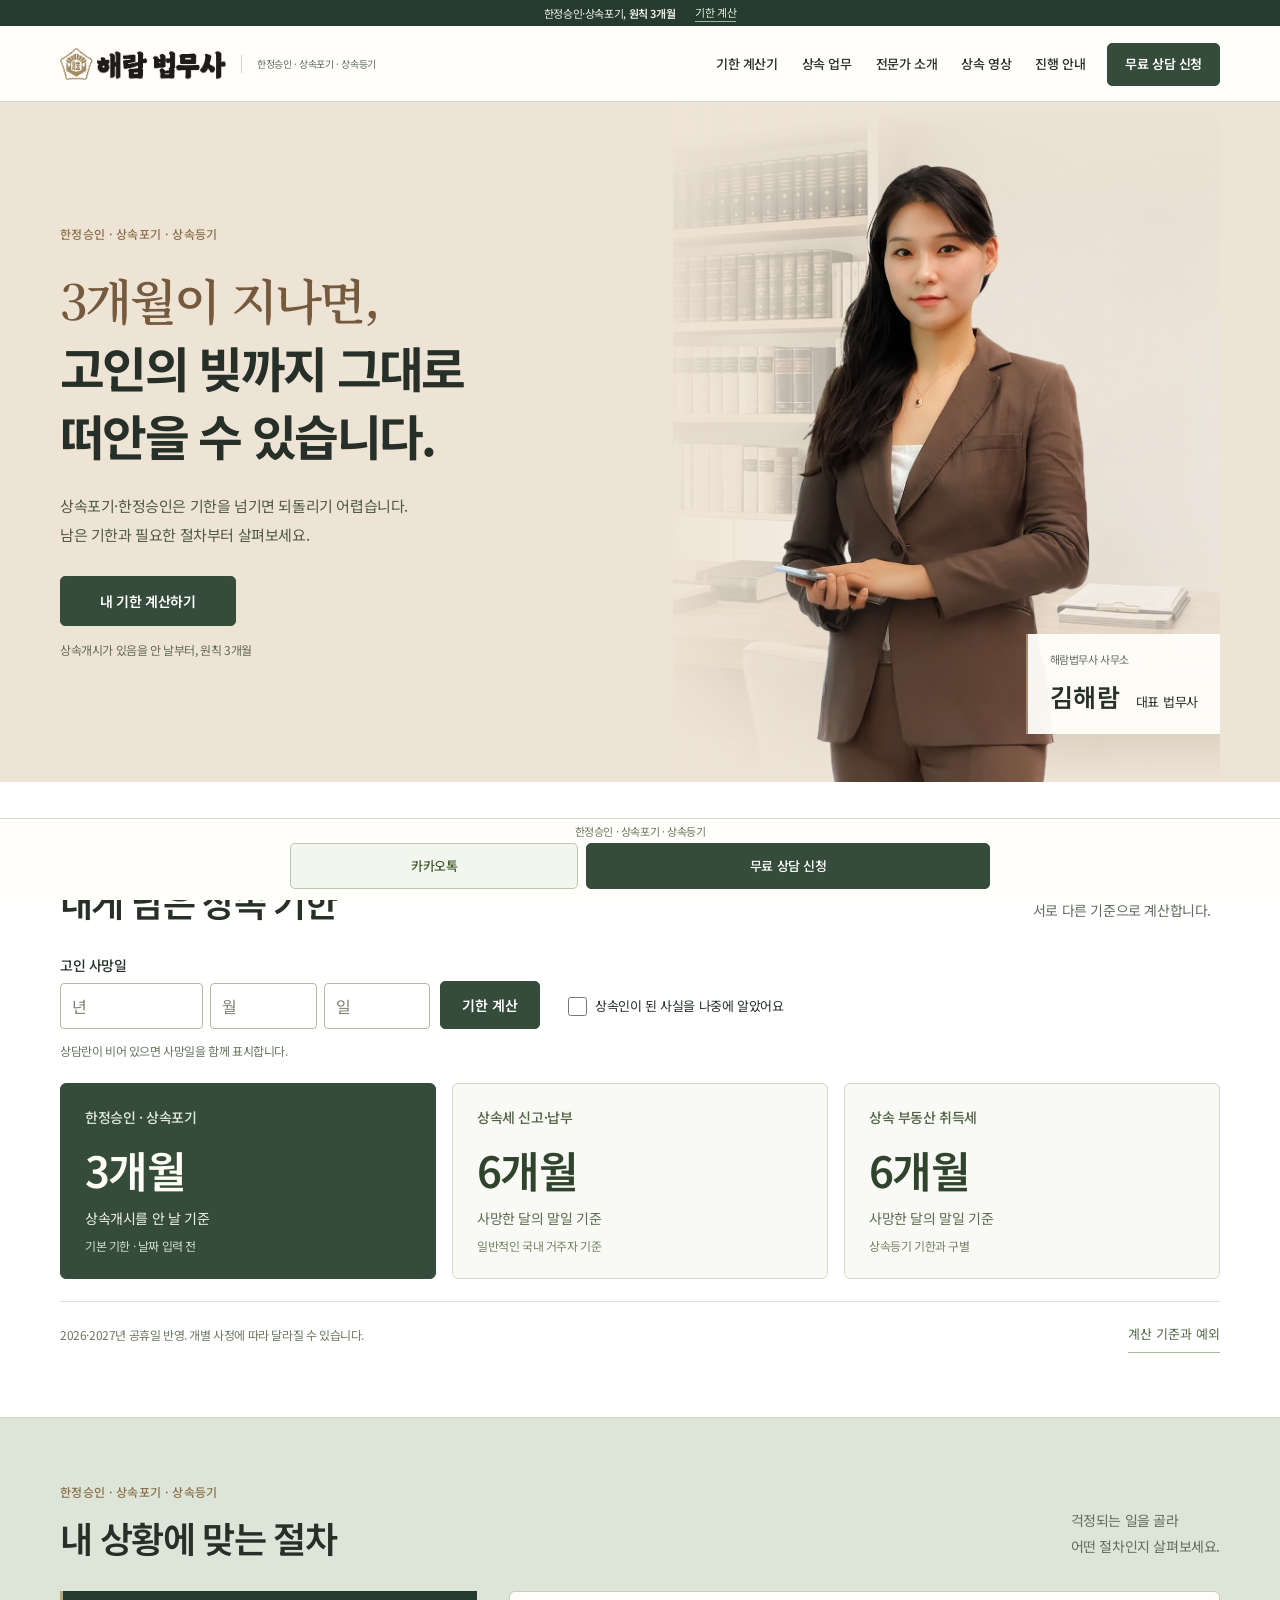
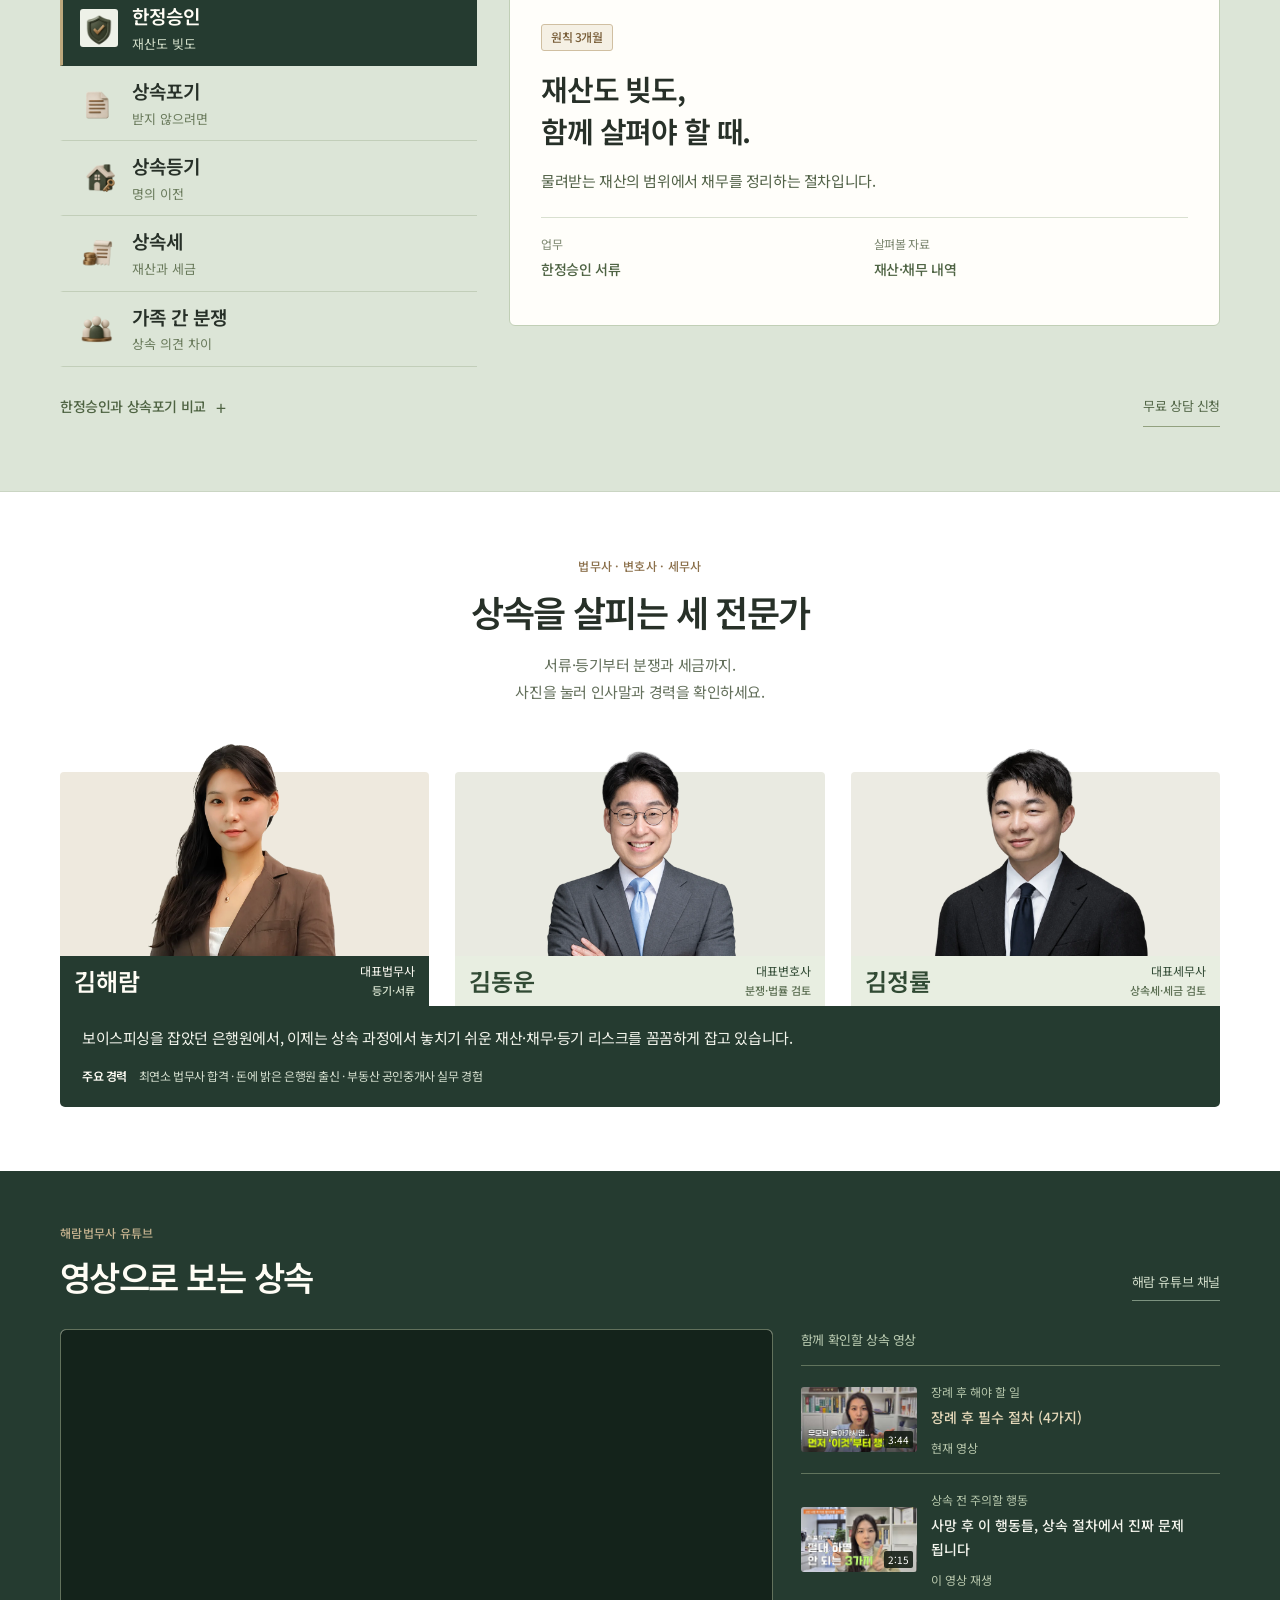
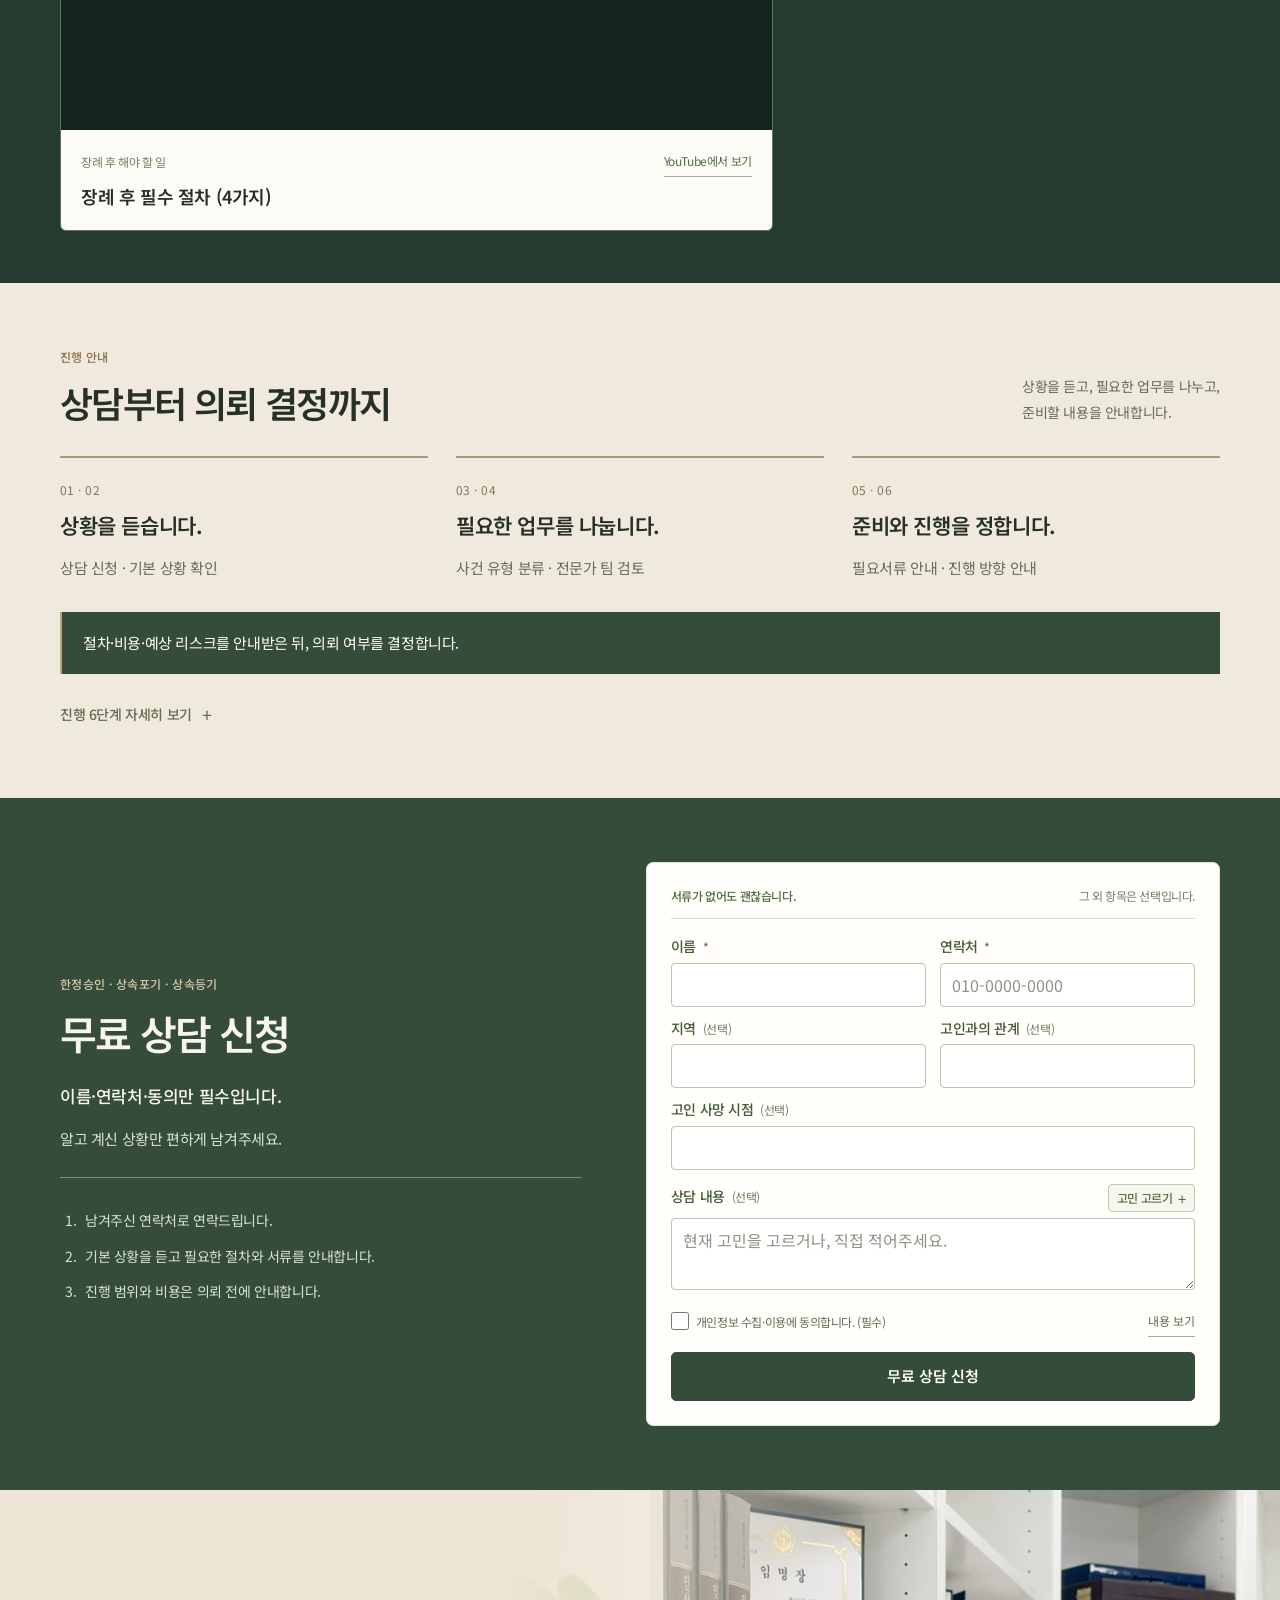
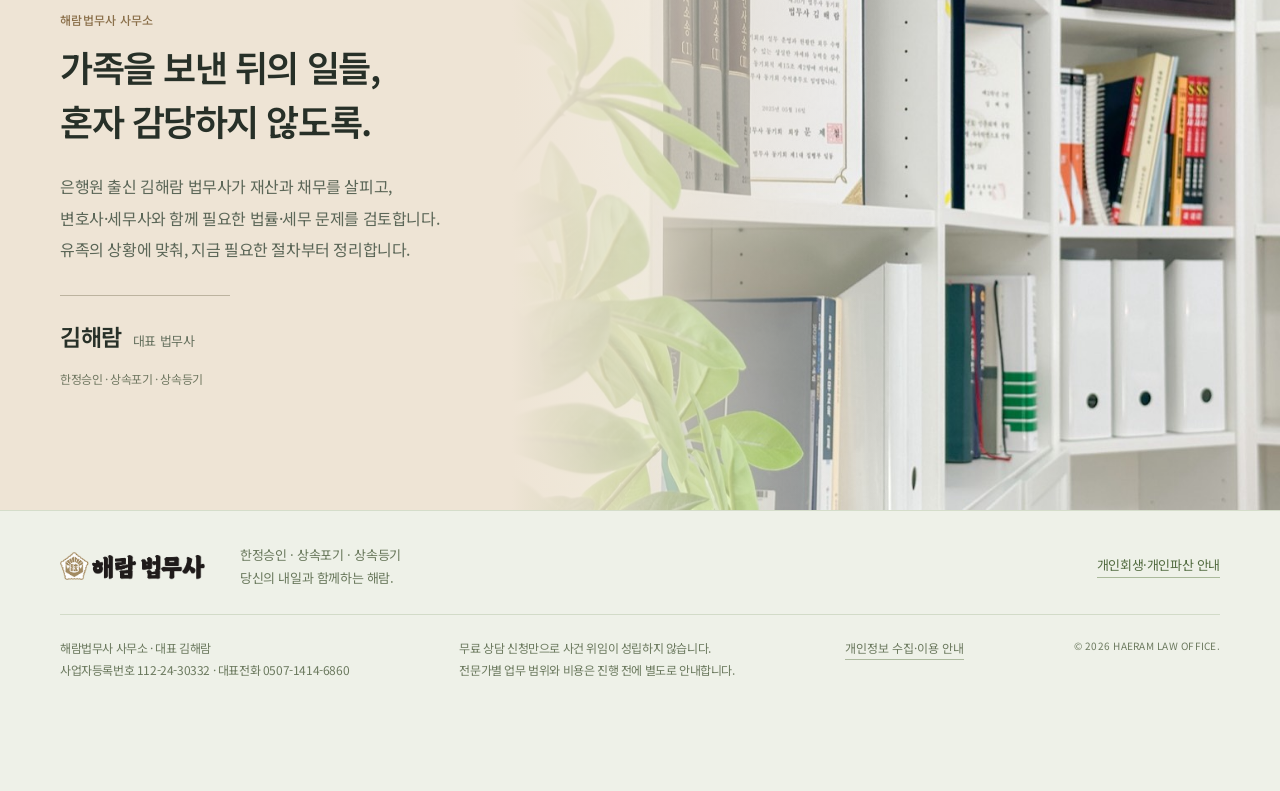
==== commit f1f4f633: "Remove direct-call actions from inheritance pages" ====
--- a/index.html
+++ b/index.html
@@ -4,9 +4,9 @@
 <meta name="description" content="한정승인·상속포기·상속등기, 내 상황에 필요한 절차와 기한을 확인하세요. 은행원 출신 법무사가 변호사·세무사와 재산·채무·등기·분쟁·세금을 함께 살핍니다. 전화·온라인 무료 상담.">
 <meta property="og:type" content="website"><meta property="og:url" content="https://haeram-law.com/"><meta property="og:title" content="한정승인·상속포기·상속등기 무료 상담 | 해람법무사"><meta property="og:description" content="한정승인·상속포기·상속등기, 내 상황에 필요한 절차와 기한을 확인하세요. 은행원 출신 법무사가 변호사·세무사와 재산·채무·등기·분쟁·세금을 함께 살핍니다. 전화·온라인 무료 상담."><meta property="og:image" content="https://haeram-law.com/assets/social.jpg?v=5"><meta property="og:image:width" content="1200"><meta property="og:image:height" content="630"><meta name="twitter:card" content="summary_large_image">
 <meta name="robots" content="index,follow,max-image-preview:large"><meta name="google-site-verification" content="SmGbr_n41JqSDn8TrXB387cep0vcuhlEyNXavCn6Y3E"><meta name="naver-site-verification" content="73f7965d1865e8f77842482fe371d9d81ecda706"><meta property="og:locale" content="ko_KR"><meta property="og:site_name" content="해람법무사"><meta property="og:image:alt" content="한정승인·상속포기·상속등기 해람법무사"><meta name="twitter:title" content="한정승인·상속포기·상속등기 | 해람법무사"><meta name="twitter:description" content="필요한 절차와 기한부터, 법무사·변호사·세무사가 함께 살핍니다."><meta name="twitter:image" content="https://haeram-law.com/assets/social.jpg">
-<link rel="canonical" href="https://haeram-law.com/"><link rel="icon" href="favicon.ico?v=brand1" sizes="16x16 32x32 48x48 64x64"><link rel="icon" href="favicon.png" type="image/png" sizes="96x96"><link rel="apple-touch-icon" href="apple-touch-icon.png" sizes="180x180"><link rel="preload" as="image" href="assets/portrait.webp"><link rel="preconnect" href="https://fonts.googleapis.com"><link rel="preconnect" href="https://fonts.gstatic.com" crossorigin><link href="https://fonts.googleapis.com/css2?family=Noto+Sans+KR:wght@400;500;600;700;800&amp;family=Noto+Serif+KR:wght@500;600&amp;display=swap" rel="stylesheet"><link rel="stylesheet" href="styles.css?v=14.1"><script src="holidays.js?v=9" defer></script><script src="deadlines.js?v=9" defer></script><script src="date-parts.js?v=6" defer></script><script src="app.js?v=10" defer></script><script src="youtube.js?v=7" defer></script><script src="profiles.js?v=14" defer></script><script src="intake.js?v=16" defer></script><script src="tracking.js?v=16" defer></script><script type="application/json" id="analytics-config">{"measurementId":"G-PS0EG83LFG"}</script><script src="analytics.js?v=16.1" defer></script>
+<link rel="canonical" href="https://haeram-law.com/"><link rel="icon" href="favicon.ico?v=brand1" sizes="16x16 32x32 48x48 64x64"><link rel="icon" href="favicon.png" type="image/png" sizes="96x96"><link rel="apple-touch-icon" href="apple-touch-icon.png" sizes="180x180"><link rel="preload" as="image" href="assets/portrait.webp"><link rel="preconnect" href="https://fonts.googleapis.com"><link rel="preconnect" href="https://fonts.gstatic.com" crossorigin><link href="https://fonts.googleapis.com/css2?family=Noto+Sans+KR:wght@400;500;600;700;800&amp;family=Noto+Serif+KR:wght@500;600&amp;display=swap" rel="stylesheet"><link rel="stylesheet" href="styles.css?v=14.2"><script src="holidays.js?v=9" defer></script><script src="deadlines.js?v=9" defer></script><script src="date-parts.js?v=6" defer></script><script src="app.js?v=10" defer></script><script src="youtube.js?v=7" defer></script><script src="profiles.js?v=14" defer></script><script src="intake.js?v=16.2" defer></script><script src="tracking.js?v=16" defer></script><script type="application/json" id="analytics-config">{"measurementId":"G-PS0EG83LFG"}</script><script src="analytics.js?v=16.1" defer></script>
 <script type="application/json" id="intake-config">{"endpoint":"https://script.google.com/macros/s/AKfycbwh_mxqtPUaKv7FtCpkeUJYh4DcP6dZL9_i7BwVmt0P_cNqN9i_0kvjlBFAQnCysMI4/exec","consentVersion":"haeram-inheritance-2026-11-05-v1"}</script>
-<script type="application/ld+json">{"@context":"https://schema.org","@graph":[{"@type":"LegalService","@id":"https://haeram-law.com/#office","name":"해람법무사 사무소","alternateName":"해람법무사","url":"https://haeram-law.com/","logo":{"@type":"ImageObject","url":"https://haeram-law.com/assets/official-logo.png","width":393,"height":76},"image":"https://haeram-law.com/assets/social.jpg","telephone":"+82-507-1414-6860","description":"한정승인·상속포기·상속등기, 내 상황에 필요한 절차와 기한을 확인하세요. 은행원 출신 법무사가 변호사·세무사와 재산·채무·등기·분쟁·세금을 함께 살핍니다. 전화·온라인 무료 상담.","areaServed":{"@type":"Country","name":"대한민국"},"sameAs":["https://www.youtube.com/@해람법무사","https://pf.kakao.com/_vbSSn"],"contactPoint":{"@type":"ContactPoint","telephone":"+82-507-1414-6860","contactType":"상속 상담","availableLanguage":"ko"},"hasOfferCatalog":{"@type":"OfferCatalog","name":"상속 업무","itemListElement":[{"@type":"Offer","itemOffered":{"@id":"https://haeram-law.com/#service-limited"}},{"@type":"Offer","itemOffered":{"@id":"https://haeram-law.com/#service-renounce"}},{"@type":"Offer","itemOffered":{"@id":"https://haeram-law.com/#service-property"}}]}},{"@type":"WebSite","@id":"https://haeram-law.com/#website","url":"https://haeram-law.com/","name":"해람법무사","alternateName":"해람법무사 상속","inLanguage":"ko-KR","publisher":{"@id":"https://haeram-law.com/#office"}},{"@type":"WebPage","@id":"https://haeram-law.com/#webpage","url":"https://haeram-law.com/","name":"한정승인·상속포기·상속등기 무료 상담 | 해람법무사","description":"한정승인·상속포기·상속등기, 내 상황에 필요한 절차와 기한을 확인하세요. 은행원 출신 법무사가 변호사·세무사와 재산·채무·등기·분쟁·세금을 함께 살핍니다. 전화·온라인 무료 상담.","isPartOf":{"@id":"https://haeram-law.com/#website"},"publisher":{"@id":"https://haeram-law.com/#office"},"inLanguage":"ko-KR","primaryImageOfPage":{"@type":"ImageObject","url":"https://haeram-law.com/assets/social.jpg","width":1200,"height":630},"about":[{"@id":"https://haeram-law.com/#service-limited"},{"@id":"https://haeram-law.com/#service-renounce"},{"@id":"https://haeram-law.com/#service-property"}]},{"@type":"Service","@id":"https://haeram-law.com/#service-limited","name":"한정승인","serviceType":"한정승인","url":"https://haeram-law.com/#situations","provider":{"@id":"https://haeram-law.com/#office"},"areaServed":{"@type":"Country","name":"대한민국"}},{"@type":"Service","@id":"https://haeram-law.com/#service-renounce","name":"상속포기","serviceType":"상속포기","url":"https://haeram-law.com/#situations","provider":{"@id":"https://haeram-law.com/#office"},"areaServed":{"@type":"Country","name":"대한민국"}},{"@type":"Service","@id":"https://haeram-law.com/#service-property","name":"상속등기","serviceType":"상속등기","url":"https://haeram-law.com/#situations","provider":{"@id":"https://haeram-law.com/#office"},"areaServed":{"@type":"Country","name":"대한민국"}},{"@type":"Person","@id":"https://haeram-law.com/#haeram","name":"김해람","jobTitle":"대표법무사","url":"https://haeram-law.com/#team"},{"@type":"Person","@id":"https://haeram-law.com/#dongwoon","name":"김동운","jobTitle":"대표변호사","url":"https://haeram-law.com/#team"},{"@type":"Person","@id":"https://haeram-law.com/#jeongryul","name":"김정률","jobTitle":"대표세무사","url":"https://haeram-law.com/#team"}]}</script></head><body><a class="skip-link" href="#main">본문으로 바로가기</a><header class="site-header"><a class="deadline-strip" href="#deadline"><span>한정승인·상속포기, <b>원칙 3개월</b></span><span class="notice-link">기한 계산</span></a><div class="wrap header-inner"><a class="brand" href="#home" aria-label="해람 법무사 처음으로"><img src="assets/official-logo.png" alt="해람 법무사" width="393" height="76"><span>한정승인 · 상속포기 · 상속등기</span></a><nav class="desktop-nav" aria-label="주요 메뉴"><a href="#deadline">기한 계산기</a><a href="#situations">상속 업무</a><a href="#team">전문가 소개</a><a href="#youtube">상속 영상</a><a href="#process">진행 안내</a></nav><a class="header-apply" href="#consult">무료 상담 신청 </a><button class="menu-toggle" type="button" aria-expanded="false" aria-controls="mobile-nav" aria-label="메뉴 열기"><span></span><span></span></button></div><nav class="mobile-nav" id="mobile-nav" aria-label="모바일 메뉴" hidden><a href="#deadline">기한 계산기</a><a href="#situations">상속 업무</a><a href="#team">전문가 소개</a><a href="#youtube">상속 영상</a><a href="#process">진행 안내</a><a href="#consult">무료 상담 신청</a><a href="#contact">해람의 약속</a></nav></header><main id="main"><section class="hero screen" id="home" aria-labelledby="hero-title"><div class="wrap hero-grid"><div class="hero-copy"><p class="eyebrow"> 한정승인 · 상속포기 · 상속등기</p><h1 id="hero-title"><em>3개월이 지나면,</em><br>고인의 빚까지 그대로<br>떠안을 수 있습니다.</h1><p class="hero-description">상속포기·한정승인은 기한을 넘기면 되돌리기 어렵습니다.<br>남은 기한과 필요한 절차부터 살펴보세요.</p><div class="hero-actions"><a class="button dark" href="#deadline">내 기한 계산하기</a><a class="button light urgent-call" href="tel:050714146860">급하면 전화상담</a></div><p class="quiet-note">상속개시가 있음을 안 날부터, 원칙 3개월</p></div><div class="hero-visual"><div class="hero-office" aria-hidden="true"><img src="assets/office-library-v4.jpg" alt="" width="1000" height="749"></div><img class="hero-portrait" src="assets/portrait.webp" alt="김해람 대표 법무사" width="889" height="2048" fetchpriority="high"><div class="portrait-label"><span>해람법무사 사무소</span><strong>김해람 <small>대표 법무사</small></strong></div></div></div></section>
+<script type="application/ld+json">{"@context":"https://schema.org","@graph":[{"@type":"LegalService","@id":"https://haeram-law.com/#office","name":"해람법무사 사무소","alternateName":"해람법무사","url":"https://haeram-law.com/","logo":{"@type":"ImageObject","url":"https://haeram-law.com/assets/official-logo.png","width":393,"height":76},"image":"https://haeram-law.com/assets/social.jpg","telephone":"+82-507-1414-6860","description":"한정승인·상속포기·상속등기, 내 상황에 필요한 절차와 기한을 확인하세요. 은행원 출신 법무사가 변호사·세무사와 재산·채무·등기·분쟁·세금을 함께 살핍니다. 전화·온라인 무료 상담.","areaServed":{"@type":"Country","name":"대한민국"},"sameAs":["https://www.youtube.com/@해람법무사","https://pf.kakao.com/_vbSSn"],"contactPoint":{"@type":"ContactPoint","telephone":"+82-507-1414-6860","contactType":"상속 상담","availableLanguage":"ko"},"hasOfferCatalog":{"@type":"OfferCatalog","name":"상속 업무","itemListElement":[{"@type":"Offer","itemOffered":{"@id":"https://haeram-law.com/#service-limited"}},{"@type":"Offer","itemOffered":{"@id":"https://haeram-law.com/#service-renounce"}},{"@type":"Offer","itemOffered":{"@id":"https://haeram-law.com/#service-property"}}]}},{"@type":"WebSite","@id":"https://haeram-law.com/#website","url":"https://haeram-law.com/","name":"해람법무사","alternateName":"해람법무사 상속","inLanguage":"ko-KR","publisher":{"@id":"https://haeram-law.com/#office"}},{"@type":"WebPage","@id":"https://haeram-law.com/#webpage","url":"https://haeram-law.com/","name":"한정승인·상속포기·상속등기 무료 상담 | 해람법무사","description":"한정승인·상속포기·상속등기, 내 상황에 필요한 절차와 기한을 확인하세요. 은행원 출신 법무사가 변호사·세무사와 재산·채무·등기·분쟁·세금을 함께 살핍니다. 전화·온라인 무료 상담.","isPartOf":{"@id":"https://haeram-law.com/#website"},"publisher":{"@id":"https://haeram-law.com/#office"},"inLanguage":"ko-KR","primaryImageOfPage":{"@type":"ImageObject","url":"https://haeram-law.com/assets/social.jpg","width":1200,"height":630},"about":[{"@id":"https://haeram-law.com/#service-limited"},{"@id":"https://haeram-law.com/#service-renounce"},{"@id":"https://haeram-law.com/#service-property"}]},{"@type":"Service","@id":"https://haeram-law.com/#service-limited","name":"한정승인","serviceType":"한정승인","url":"https://haeram-law.com/#situations","provider":{"@id":"https://haeram-law.com/#office"},"areaServed":{"@type":"Country","name":"대한민국"}},{"@type":"Service","@id":"https://haeram-law.com/#service-renounce","name":"상속포기","serviceType":"상속포기","url":"https://haeram-law.com/#situations","provider":{"@id":"https://haeram-law.com/#office"},"areaServed":{"@type":"Country","name":"대한민국"}},{"@type":"Service","@id":"https://haeram-law.com/#service-property","name":"상속등기","serviceType":"상속등기","url":"https://haeram-law.com/#situations","provider":{"@id":"https://haeram-law.com/#office"},"areaServed":{"@type":"Country","name":"대한민국"}},{"@type":"Person","@id":"https://haeram-law.com/#haeram","name":"김해람","jobTitle":"대표법무사","url":"https://haeram-law.com/#team"},{"@type":"Person","@id":"https://haeram-law.com/#dongwoon","name":"김동운","jobTitle":"대표변호사","url":"https://haeram-law.com/#team"},{"@type":"Person","@id":"https://haeram-law.com/#jeongryul","name":"김정률","jobTitle":"대표세무사","url":"https://haeram-law.com/#team"}]}</script></head><body><a class="skip-link" href="#main">본문으로 바로가기</a><header class="site-header"><a class="deadline-strip" href="#deadline"><span>한정승인·상속포기, <b>원칙 3개월</b></span><span class="notice-link">기한 계산</span></a><div class="wrap header-inner"><a class="brand" href="#home" aria-label="해람 법무사 처음으로"><img src="assets/official-logo.png" alt="해람 법무사" width="393" height="76"><span>한정승인 · 상속포기 · 상속등기</span></a><nav class="desktop-nav" aria-label="주요 메뉴"><a href="#deadline">기한 계산기</a><a href="#situations">상속 업무</a><a href="#team">전문가 소개</a><a href="#youtube">상속 영상</a><a href="#process">진행 안내</a></nav><a class="header-apply" href="#consult">무료 상담 신청 </a><button class="menu-toggle" type="button" aria-expanded="false" aria-controls="mobile-nav" aria-label="메뉴 열기"><span></span><span></span></button></div><nav class="mobile-nav" id="mobile-nav" aria-label="모바일 메뉴" hidden><a href="#deadline">기한 계산기</a><a href="#situations">상속 업무</a><a href="#team">전문가 소개</a><a href="#youtube">상속 영상</a><a href="#process">진행 안내</a><a href="#consult">무료 상담 신청</a><a href="#contact">해람의 약속</a></nav></header><main id="main"><section class="hero screen" id="home" aria-labelledby="hero-title"><div class="wrap hero-grid"><div class="hero-copy"><p class="eyebrow"> 한정승인 · 상속포기 · 상속등기</p><h1 id="hero-title"><em>3개월이 지나면,</em><br>고인의 빚까지 그대로<br>떠안을 수 있습니다.</h1><p class="hero-description">상속포기·한정승인은 기한을 넘기면 되돌리기 어렵습니다.<br>남은 기한과 필요한 절차부터 살펴보세요.</p><div class="hero-actions"><a class="button dark" href="#deadline">내 기한 계산하기</a></div><p class="quiet-note">상속개시가 있음을 안 날부터, 원칙 3개월</p></div><div class="hero-visual"><div class="hero-office" aria-hidden="true"><img src="assets/office-library-v4.jpg" alt="" width="1000" height="749"></div><img class="hero-portrait" src="assets/portrait.webp" alt="김해람 대표 법무사" width="889" height="2048" fetchpriority="high"><div class="portrait-label"><span>해람법무사 사무소</span><strong>김해람 <small>대표 법무사</small></strong></div></div></div></section>
 <section class="section deadline-section" id="deadline" aria-labelledby="deadline-title"><div class="wrap section-inner">
 <div class="split-heading"><div><p class="eyebrow">상속 기한 계산기</p><h2 id="deadline-title">내게 남은 상속 기한</h2></div><p class="heading-note">한정승인·상속포기와 세금 기한은<br>서로 다른 기준으로 계산합니다.</p></div>
 <form id="deadline-form" class="date-form"><div class="date-main"><fieldset class="date-parts-field" id="death-field"><legend>고인 사망일</legend><div class="date-parts" data-date-parts="death"><select id="death-year" data-part="year" aria-label="고인 사망일 연도" required><option value="">년</option></select><select id="death-month" data-part="month" aria-label="고인 사망일 월" required><option value="">월</option></select><select id="death-day" data-part="day" aria-label="고인 사망일 일" required><option value="">일</option></select></div><input type="hidden" id="death-date"></fieldset><button class="button dark" type="submit">기한 계산</button></div><div class="awareness-row"><label class="awareness-toggle"><input type="checkbox" id="different-awareness" aria-label="상속인이 된 사실을 나중에 알았어요"><span>상속인이 된 사실을 나중에 알았어요</span></label><fieldset class="date-parts-field" id="awareness-field" hidden disabled><legend>상속개시가 있음을 안 날</legend><div class="date-parts" data-date-parts="awareness"><select id="awareness-year" data-part="year" aria-label="상속개시가 있음을 안 날 연도" required><option value="">년</option></select><select id="awareness-month" data-part="month" aria-label="상속개시가 있음을 안 날 월" required><option value="">월</option></select><select id="awareness-day" data-part="day" aria-label="상속개시가 있음을 안 날 일" required><option value="">일</option></select></div><input type="hidden" id="awareness-date"></fieldset></div><p id="date-help">상담란이 비어 있으면 사망일을 함께 표시합니다.</p><p class="form-error" id="date-error" role="alert"></p></form>
@@ -20,5 +20,5 @@
 <section class="profile-detail" id="profile-jeongryul" role="tabpanel" tabindex="0" aria-labelledby="profile-toggle-jeongryul" hidden><blockquote><p>상속세가 나올지 몰라 불안하다면 초기에 세무 검토까지 함께 받아보는 것이 좋습니다.</p></blockquote><p class="profile-career-line"><span class="career-label">주요 경력</span> 22세 세무사 합격 · 가톨릭대 겸임교수 · 세무법인혜움 선유도지점 대표세무사</p></section></div></div></section>
 <section class="section inheritance-videos" id="youtube" aria-labelledby="youtube-title"><div class="wrap section-inner"><div class="video-heading"><div><p class="eyebrow">해람법무사 유튜브</p><h2 id="youtube-title">영상으로 보는 상속</h2></div><a class="video-channel" href="https://www.youtube.com/@%ED%95%B4%EB%9E%8C%EB%B2%95%EB%AC%B4%EC%82%AC" target="_blank" rel="noopener">해람 유튜브 채널</a></div><div class="video-layout"><div class="video-feature"><div class="video-player"><iframe id="inheritance-youtube-player" src="https://www.youtube.com/embed/FYYGHho6B8s?rel=0&amp;playsinline=1" title="해람법무사 — 장례 후 필수 절차 (4가지)" width="800" height="450" loading="lazy" referrerpolicy="strict-origin-when-cross-origin" allow="accelerometer; autoplay; clipboard-write; encrypted-media; gyroscope; picture-in-picture; web-share" allowfullscreen></iframe></div><div class="video-caption"><div class="video-meta"><span id="inheritance-video-topic">장례 후 해야 할 일</span><a id="inheritance-video-watch" href="https://www.youtube.com/watch?v=FYYGHho6B8s" target="_blank" rel="noopener">YouTube에서 보기</a></div><h3 id="inheritance-video-title">장례 후 필수 절차 (4가지)</h3></div></div><div class="video-list"><p class="video-list-heading">함께 확인할 상속 영상</p><div class="video-choices" role="group" aria-label="해람법무사 상속 영상 선택"><button class="video-choice" type="button" data-inheritance-video="FYYGHho6B8s" data-video-title="장례 후 필수 절차 (4가지)" data-video-topic="장례 후 해야 할 일" aria-pressed="true" aria-label="영상 선택: 장례 후 필수 절차 (4가지)"><span class="video-choice-thumb"><img src="assets/youtube/FYYGHho6B8s.jpg" alt="" width="480" height="360" loading="lazy"><span class="video-duration">3:44</span></span><span class="video-choice-copy"><span class="video-choice-topic">장례 후 해야 할 일</span><strong>장례 후 필수 절차 (4가지)</strong><span class="video-choice-state">현재 영상</span></span></button><button class="video-choice" type="button" data-inheritance-video="f77E4Gz97pc" data-video-title="사망 후 이 행동들, 상속 절차에서 진짜 문제 됩니다" data-video-topic="상속 전 주의할 행동" aria-pressed="false" aria-label="영상 선택: 사망 후 이 행동들, 상속 절차에서 진짜 문제 됩니다"><span class="video-choice-thumb"><img src="assets/youtube/f77E4Gz97pc.jpg" alt="" width="480" height="360" loading="lazy"><span class="video-duration">2:15</span></span><span class="video-choice-copy"><span class="video-choice-topic">상속 전 주의할 행동</span><strong>사망 후 이 행동들, 상속 절차에서 진짜 문제 됩니다</strong><span class="video-choice-state">이 영상 재생</span></span></button></div></div></div><p class="video-status" id="inheritance-video-status" role="status" aria-live="polite"></p></div></section>
 <section class="section process" id="process" aria-labelledby="process-title"><div class="wrap section-inner"><div class="split-heading"><div><p class="eyebrow">진행 안내</p><h2 id="process-title">상담부터 의뢰 결정까지</h2></div><p class="heading-note">상황을 듣고, 필요한 업무를 나누고,<br>준비할 내용을 안내합니다.</p></div><ol class="process-overview"><li><span class="phase-number">01 · 02</span><h3>상황을 듣습니다.</h3><p>상담 신청 · 기본 상황 확인</p></li><li><span class="phase-number">03 · 04</span><h3>필요한 업무를 나눕니다.</h3><p>사건 유형 분류 · 전문가 팀 검토</p></li><li><span class="phase-number">05 · 06</span><h3>준비와 진행을 정합니다.</h3><p>필요서류 안내 · 진행 방향 안내</p></li></ol><p class="process-decision">절차·비용·예상 리스크를 안내받은 뒤,<br class="mobile-break"> 의뢰 여부를 결정합니다.</p><details class="process-detail"><summary>진행 6단계 자세히 보기</summary><ol class="process-steps"><li><span class="step-number">STEP 01</span><h3>상담신청</h3><p>이름, 연락처, 지역, 고인과의 관계, 사망 시점, 현재 고민을 남겨주세요.</p></li><li><span class="step-number">STEP 02</span><h3>기본 상황 확인</h3><p>고인의 재산, 채무, 부동산, 가족관계, 세금 우려 여부를 간단히 확인합니다.</p></li><li><span class="step-number">STEP 03</span><h3>사건 유형 분류</h3><p>상속포기, 한정승인, 상속등기, 상속세, 상속분쟁 중 우선 검토가 필요한 절차를 분류합니다.</p></li><li><span class="step-number">STEP 04</span><h3>전문가 팀 검토</h3><p>법무사, 변호사, 세무사 중 현재 상황에 필요한 전문가가 함께 검토합니다.</p></li><li><span class="step-number">STEP 05</span><h3>필요서류 안내</h3><p>가족관계증명서, 기본증명서, 재산조회 결과, 부동산 자료 등 상황별 준비서류를 안내합니다.</p></li><li><span class="step-number">STEP 06</span><h3>진행 방향 안내</h3><p>기한, 절차, 비용, 예상 리스크를 정리해 의뢰인이 결정할 수 있도록 안내합니다.</p></li></ol></details></div></section>
-<section class="section consult" id="consult" aria-labelledby="consult-title"><div class="wrap consult-grid"><div class="consult-copy"><p class="eyebrow">한정승인 · 상속포기 · 상속등기</p><h2 id="consult-title">무료 상담 신청</h2><p class="consult-intro">이름·연락처·동의만 필수입니다.</p><p class="consult-desc">알고 계신 상황만 편하게 남겨주세요.</p><ol class="consult-expectations"><li>남겨주신 연락처로 연락드립니다.</li><li>기본 상황을 듣고 필요한 절차와 서류를 안내합니다.</li><li>진행 범위와 비용은 의뢰 전에 안내합니다.</li></ol></div><div class="intake-card" id="intake-card"><div class="form-top"><span class="free-badge">서류가 없어도 괜찮습니다.</span><span>그 외 항목은 선택입니다.</span></div><form id="inheritance-form"><div class="form-fields"><label for="lead-name">이름 <span>*</span><input id="lead-name" name="name" type="text" autocomplete="name" maxlength="40" required></label><label for="lead-phone">연락처 <span>*</span><input id="lead-phone" name="phone" type="tel" inputmode="tel" autocomplete="tel" maxlength="20" required placeholder="010-0000-0000"></label><label for="lead-area">지역 <span class="optional">(선택)</span><input id="lead-area" name="area" type="text" autocomplete="address-level1" maxlength="80"></label><label for="lead-relation">고인과의 관계 <span class="optional">(선택)</span><input id="lead-relation" name="relationship" type="text" maxlength="80"></label><label class="wide" for="lead-death">고인 사망 시점 <span class="optional">(선택)</span><input id="lead-death" name="deceased_at" type="text" maxlength="100"></label><div class="wide concern-field"><div class="concern-label-row"><label for="lead-content">상담 내용 <span class="optional">(선택)</span></label><details class="concern-picker"><summary>고민 고르기</summary><div class="concern-choices" role="group" aria-label="현재 고민 빠른 선택"><button type="button" data-concern="한정승인" aria-pressed="false">한정승인</button><button type="button" data-concern="상속포기" aria-pressed="false">상속포기</button><button type="button" data-concern="상속등기" aria-pressed="false">상속등기</button><button type="button" data-concern="상속세" aria-pressed="false">상속세</button><button type="button" data-concern="가족 간 분쟁" aria-pressed="false">가족 간 분쟁</button><button type="button" data-concern="아직 모르겠어요" aria-pressed="false">아직 모르겠어요</button></div></details></div><textarea id="lead-content" placeholder="현재 고민을 고르거나, 직접 적어주세요." name="content" maxlength="2500"></textarea></div></div><div class="trap" aria-hidden="true"><label>웹사이트<input type="text" name="website" tabindex="-1" autocomplete="off"></label></div><div class="consent-row"><label><input type="checkbox" id="lead-consent" name="consent" required><span>개인정보 수집·이용에 동의합니다. <b>(필수)</b></span></label><button type="button" id="privacy-open">내용 보기</button></div><p id="intake-error" class="form-error" role="alert"></p><button class="button intake-submit" type="submit">무료 상담 신청 </button></form><div class="intake-success" id="intake-success" hidden><span class="success-mark" aria-hidden="true">✓</span><p class="small-label">무료 상담 신청 접수 완료</p><h3 tabindex="-1">신청하신 내용이<br> 정상 접수되었습니다.</h3><p>해람법무사에서 남겨주신 연락처로 연락드리겠습니다.</p><div class="success-number"><span>연락받으실 번호</span><strong id="success-phone"></strong></div><p class="form-note">기한이 급하다면 전화로 먼저 알려주세요.</p><a class="button dark" href="tel:050714146860">0507-1414-6860 </a></div></div></div></section>
-<section class="section trust-section" id="contact" aria-labelledby="contact-title"><div class="trust-scene"><figure class="trust-photo"><img src="assets/office-library.jpg" alt="해람법무사의 서가와 김해람 법무사의 임명장" width="1000" height="749" loading="lazy" decoding="async"></figure><div class="wrap trust-inner"><div class="trust-copy"><p class="eyebrow">해람법무사 사무소</p><h2 id="contact-title">가족을 보낸 뒤의 일들,<br>혼자 감당하지 않도록.</h2><p class="trust-description">은행원 출신 김해람 법무사가 재산과 채무를 살피고,<br>변호사·세무사와 함께 필요한 법률·세무 문제를 검토합니다.<br>유족의 상황에 맞춰, 지금 필요한 절차부터 정리합니다.</p><div class="trust-signature"><strong>김해람</strong><span>대표 법무사</span></div><p class="trust-specialties">한정승인 · 상속포기 · 상속등기</p></div></div></div></section></main><footer class="site-footer"><div class="wrap footer-top"><a href="#home" class="brand"><img src="assets/official-logo.png" alt="해람 법무사" width="393" height="76"></a><p>한정승인 · 상속포기 · 상속등기<br> 당신의 내일과 함께하는 해람.</p><a href="https://recovery.haeram-law.com/" target="_blank" rel="noopener">개인회생·개인파산 안내 </a></div><div class="wrap footer-bottom"><p>해람법무사 사무소 · 대표 김해람<br> 사업자등록번호 112-24-30332 · 대표전화 0507-1414-6860</p><p>무료 상담 신청만으로 사건 위임이 성립하지 않습니다.<br> 전문가별 업무 범위와 비용은 진행 전에 별도로 안내합니다.</p><button type="button" class="privacy-link" id="privacy-footer">개인정보 수집·이용 안내</button><span>© 2026 HAERAM LAW OFFICE.</span></div></footer><aside class="consult-dock" aria-label="빠른 상담"><a class="dock-note" href="#situations">한정승인 · 상속포기 · 상속등기</a><div><a class="dock-kakao" href="https://pf.kakao.com/_vbSSn/chat" target="_blank" rel="noopener">카카오톡</a><a class="dock-form" href="#consult">무료 상담 신청</a><a class="dock-phone" href="tel:050714146860">전화상담 </a></div></aside><dialog id="privacy-dialog" aria-labelledby="privacy-title"><div class="privacy-heading"><h2 id="privacy-title">개인정보 수집·이용 안내</h2><button type="button" id="privacy-close" aria-label="개인정보 안내 닫기">×</button></div><dl><dt>수집·이용 주체</dt><dd>해람법무사 사무소</dd><dt>이용 목적</dt><dd>상속 관련 상담 요청 확인 및 연락</dd><dt>수집 항목</dt><dd>필수: 이름, 연락처<br> 선택: 지역, 고인과의 관계, 고인 사망 시점, 상담 내용</dd><dt>보유·이용기간</dt><dd>접수일로부터 90일</dd></dl><p>동의를 거부할 수 있으며, 거부 시 이 양식을 통한 상담 신청은 어렵습니다. 주민등록번호·계좌번호 등 상담 신청에 필요하지 않은 정보는 적지 말아주세요.</p><p>동의·철회 및 삭제 문의: 0507-1414-6860</p><h3>방문 통계와 쿠키</h3><p>Google Analytics로 유입 경로와 페이지 이용, 전화·카카오톡 버튼 클릭, 상담 접수 완료를 측정합니다. 네이버 광고 유입·접수 완료 측정에는 네이버 공통 스크립트를 사용합니다. 이름·연락처·상담 내용·사망일은 분석 도구로 보내지 않습니다. Google 분석 쿠키는 최대 1년, GA4 이벤트 자료는 14개월 보관하며, 이 브라우저의 방문 분석을 아래에서 중지할 수 있습니다.</p><button type="button" class="text-link" id="analytics-optout">방문 통계 사용 안 함</button><p id="analytics-choice" role="status"></p></dialog><dialog id="basis-dialog" aria-labelledby="basis-title"><div class="privacy-heading"><h2 id="basis-title">기한 계산 기준과 예외</h2><button type="button" data-close="basis-dialog" aria-label="계산 기준 닫기">×</button></div><dl><dt>한정승인·상속포기</dt><dd>원칙적으로 상속개시가 있음을 안 날부터 3개월입니다. 사망 사실과 자신이 상속인이 된 사실을 안 날이 기준이며, 90일이나 사망한 달의 말일로 계산하지 않습니다.</dd><dt>상속세</dt><dd>일반적인 국내 거주자 사건은 사망한 달의 말일부터 6개월입니다. 예를 들어 11월 사망 건의 기본 기한은 다음 해 5월 말일입니다. 비거주자 등은 다른 기한이 적용될 수 있습니다.</dd><dt>상속 부동산 취득세</dt><dd>일반적으로 사망한 달의 말일부터 6개월입니다. 외국에 주소를 둔 상속인이 있는 경우 등 예외가 있으며, 상속등기 자체의 기한과 구별합니다.</dd><dt>이번 계산의 기본 날짜와 휴일 반영 날짜</dt><dd id="deadline-calculation-details">날짜를 계산하면 절차별 기본 날짜와 휴일 반영 여부를 여기에서 확인할 수 있습니다.</dd><dt>휴일과 계산 범위</dt><dd>달력의 월수와 윤년을 적용합니다. 2026·2027년의 토요일·일요일·공휴일·대체공휴일을 반영하며, 노동절·제헌절의 공휴일 지정도 포함합니다. 그 밖의 연도는 휴일 미반영 기본 날짜임을 따로 표시합니다. 공휴일 자료 확인일은 2026년 11월 6일입니다. 이후 임시공휴일 지정이나 재해·전산장애에 따른 별도 연장은 추가 확인이 필요합니다.</dd><dt>개별 검토가 필요한 경우</dt><dd>상속인이 된 사실을 안 시점, 가정법원의 기간 연장, 미성년자, 특별한정승인, 비거주자 등은 별도 검토가 필요합니다. 기본 기한이 지났다는 이유만으로 모든 방법이 없어지는 것은 아닙니다.</dd></dl><div class="basis-sources"><a href="https://www.law.go.kr/lsLinkCommonInfo.do?chrClsCd=010202&amp;lsJoLnkSeq=1032404229" target="_blank" rel="noopener">민법 제1019조</a><a href="https://www.nts.go.kr/nts/cm/cntnts/cntntsView.do?cntntsId=7722" target="_blank" rel="noopener">국세청 상속세 안내</a><a href="https://law.go.kr/LSW/lsLinkCommonInfo.do?chrClsCd=010202&amp;lsJoLnkSeq=1026499957" target="_blank" rel="noopener">지방세법 제20조</a><a href="https://www.kasa.go.kr/prog/plcyBrf/brief/kor/sub01_01_04/view.do?plcyBrfNo=431" target="_blank" rel="noopener">2027년 월력요항</a><a href="https://www.mpm.go.kr/mpm/comm/newsPress/newsPressRelease/?boardId=bbs_0000000000000029&amp;cntId=4250&amp;mode=view" target="_blank" rel="noopener">공휴일 변경 안내</a></div></dialog></body></html>+<section class="section consult" id="consult" aria-labelledby="consult-title"><div class="wrap consult-grid"><div class="consult-copy"><p class="eyebrow">한정승인 · 상속포기 · 상속등기</p><h2 id="consult-title">무료 상담 신청</h2><p class="consult-intro">이름·연락처·동의만 필수입니다.</p><p class="consult-desc">알고 계신 상황만 편하게 남겨주세요.</p><ol class="consult-expectations"><li>남겨주신 연락처로 연락드립니다.</li><li>기본 상황을 듣고 필요한 절차와 서류를 안내합니다.</li><li>진행 범위와 비용은 의뢰 전에 안내합니다.</li></ol></div><div class="intake-card" id="intake-card"><div class="form-top"><span class="free-badge">서류가 없어도 괜찮습니다.</span><span>그 외 항목은 선택입니다.</span></div><form id="inheritance-form"><div class="form-fields"><label for="lead-name">이름 <span>*</span><input id="lead-name" name="name" type="text" autocomplete="name" maxlength="40" required></label><label for="lead-phone">연락처 <span>*</span><input id="lead-phone" name="phone" type="tel" inputmode="tel" autocomplete="tel" maxlength="20" required placeholder="010-0000-0000"></label><label for="lead-area">지역 <span class="optional">(선택)</span><input id="lead-area" name="area" type="text" autocomplete="address-level1" maxlength="80"></label><label for="lead-relation">고인과의 관계 <span class="optional">(선택)</span><input id="lead-relation" name="relationship" type="text" maxlength="80"></label><label class="wide" for="lead-death">고인 사망 시점 <span class="optional">(선택)</span><input id="lead-death" name="deceased_at" type="text" maxlength="100"></label><div class="wide concern-field"><div class="concern-label-row"><label for="lead-content">상담 내용 <span class="optional">(선택)</span></label><details class="concern-picker"><summary>고민 고르기</summary><div class="concern-choices" role="group" aria-label="현재 고민 빠른 선택"><button type="button" data-concern="한정승인" aria-pressed="false">한정승인</button><button type="button" data-concern="상속포기" aria-pressed="false">상속포기</button><button type="button" data-concern="상속등기" aria-pressed="false">상속등기</button><button type="button" data-concern="상속세" aria-pressed="false">상속세</button><button type="button" data-concern="가족 간 분쟁" aria-pressed="false">가족 간 분쟁</button><button type="button" data-concern="아직 모르겠어요" aria-pressed="false">아직 모르겠어요</button></div></details></div><textarea id="lead-content" placeholder="현재 고민을 고르거나, 직접 적어주세요." name="content" maxlength="2500"></textarea></div></div><div class="trap" aria-hidden="true"><label>웹사이트<input type="text" name="website" tabindex="-1" autocomplete="off"></label></div><div class="consent-row"><label><input type="checkbox" id="lead-consent" name="consent" required><span>개인정보 수집·이용에 동의합니다. <b>(필수)</b></span></label><button type="button" id="privacy-open">내용 보기</button></div><p id="intake-error" class="form-error" role="alert"></p><button class="button intake-submit" type="submit">무료 상담 신청 </button></form><div class="intake-success" id="intake-success" hidden><span class="success-mark" aria-hidden="true">✓</span><p class="small-label">무료 상담 신청 접수 완료</p><h3 tabindex="-1">신청하신 내용이<br> 정상 접수되었습니다.</h3><p>해람법무사에서 남겨주신 연락처로 연락드리겠습니다.</p><div class="success-number"><span>연락받으실 번호</span><strong id="success-phone"></strong></div></div></div></div></section>
+<section class="section trust-section" id="contact" aria-labelledby="contact-title"><div class="trust-scene"><figure class="trust-photo"><img src="assets/office-library.jpg" alt="해람법무사의 서가와 김해람 법무사의 임명장" width="1000" height="749" loading="lazy" decoding="async"></figure><div class="wrap trust-inner"><div class="trust-copy"><p class="eyebrow">해람법무사 사무소</p><h2 id="contact-title">가족을 보낸 뒤의 일들,<br>혼자 감당하지 않도록.</h2><p class="trust-description">은행원 출신 김해람 법무사가 재산과 채무를 살피고,<br>변호사·세무사와 함께 필요한 법률·세무 문제를 검토합니다.<br>유족의 상황에 맞춰, 지금 필요한 절차부터 정리합니다.</p><div class="trust-signature"><strong>김해람</strong><span>대표 법무사</span></div><p class="trust-specialties">한정승인 · 상속포기 · 상속등기</p></div></div></div></section></main><footer class="site-footer"><div class="wrap footer-top"><a href="#home" class="brand"><img src="assets/official-logo.png" alt="해람 법무사" width="393" height="76"></a><p>한정승인 · 상속포기 · 상속등기<br> 당신의 내일과 함께하는 해람.</p><a href="https://recovery.haeram-law.com/" target="_blank" rel="noopener">개인회생·개인파산 안내 </a></div><div class="wrap footer-bottom"><p>해람법무사 사무소 · 대표 김해람<br> 사업자등록번호 112-24-30332 · 대표전화 0507-1414-6860</p><p>무료 상담 신청만으로 사건 위임이 성립하지 않습니다.<br> 전문가별 업무 범위와 비용은 진행 전에 별도로 안내합니다.</p><button type="button" class="privacy-link" id="privacy-footer">개인정보 수집·이용 안내</button><span>© 2026 HAERAM LAW OFFICE.</span></div></footer><aside class="consult-dock" aria-label="빠른 상담"><a class="dock-note" href="#situations">한정승인 · 상속포기 · 상속등기</a><div><a class="dock-kakao" href="https://pf.kakao.com/_vbSSn/chat" target="_blank" rel="noopener">카카오톡</a><a class="dock-form" href="#consult">무료 상담 신청</a></div></aside><dialog id="privacy-dialog" aria-labelledby="privacy-title"><div class="privacy-heading"><h2 id="privacy-title">개인정보 수집·이용 안내</h2><button type="button" id="privacy-close" aria-label="개인정보 안내 닫기">×</button></div><dl><dt>수집·이용 주체</dt><dd>해람법무사 사무소</dd><dt>이용 목적</dt><dd>상속 관련 상담 요청 확인 및 연락</dd><dt>수집 항목</dt><dd>필수: 이름, 연락처<br> 선택: 지역, 고인과의 관계, 고인 사망 시점, 상담 내용</dd><dt>보유·이용기간</dt><dd>접수일로부터 90일</dd></dl><p>동의를 거부할 수 있으며, 거부 시 이 양식을 통한 상담 신청은 어렵습니다. 주민등록번호·계좌번호 등 상담 신청에 필요하지 않은 정보는 적지 말아주세요.</p><p>동의·철회 및 삭제 문의: 0507-1414-6860</p><h3>방문 통계와 쿠키</h3><p>Google Analytics로 유입 경로와 페이지 이용, 카카오톡 버튼 클릭, 상담 접수 완료를 측정합니다. 네이버 광고 유입·접수 완료 측정에는 네이버 공통 스크립트를 사용합니다. 이름·연락처·상담 내용·사망일은 분석 도구로 보내지 않습니다. Google 분석 쿠키는 최대 1년, GA4 이벤트 자료는 14개월 보관하며, 이 브라우저의 방문 분석을 아래에서 중지할 수 있습니다.</p><button type="button" class="text-link" id="analytics-optout">방문 통계 사용 안 함</button><p id="analytics-choice" role="status"></p></dialog><dialog id="basis-dialog" aria-labelledby="basis-title"><div class="privacy-heading"><h2 id="basis-title">기한 계산 기준과 예외</h2><button type="button" data-close="basis-dialog" aria-label="계산 기준 닫기">×</button></div><dl><dt>한정승인·상속포기</dt><dd>원칙적으로 상속개시가 있음을 안 날부터 3개월입니다. 사망 사실과 자신이 상속인이 된 사실을 안 날이 기준이며, 90일이나 사망한 달의 말일로 계산하지 않습니다.</dd><dt>상속세</dt><dd>일반적인 국내 거주자 사건은 사망한 달의 말일부터 6개월입니다. 예를 들어 11월 사망 건의 기본 기한은 다음 해 5월 말일입니다. 비거주자 등은 다른 기한이 적용될 수 있습니다.</dd><dt>상속 부동산 취득세</dt><dd>일반적으로 사망한 달의 말일부터 6개월입니다. 외국에 주소를 둔 상속인이 있는 경우 등 예외가 있으며, 상속등기 자체의 기한과 구별합니다.</dd><dt>이번 계산의 기본 날짜와 휴일 반영 날짜</dt><dd id="deadline-calculation-details">날짜를 계산하면 절차별 기본 날짜와 휴일 반영 여부를 여기에서 확인할 수 있습니다.</dd><dt>휴일과 계산 범위</dt><dd>달력의 월수와 윤년을 적용합니다. 2026·2027년의 토요일·일요일·공휴일·대체공휴일을 반영하며, 노동절·제헌절의 공휴일 지정도 포함합니다. 그 밖의 연도는 휴일 미반영 기본 날짜임을 따로 표시합니다. 공휴일 자료 확인일은 2026년 11월 6일입니다. 이후 임시공휴일 지정이나 재해·전산장애에 따른 별도 연장은 추가 확인이 필요합니다.</dd><dt>개별 검토가 필요한 경우</dt><dd>상속인이 된 사실을 안 시점, 가정법원의 기간 연장, 미성년자, 특별한정승인, 비거주자 등은 별도 검토가 필요합니다. 기본 기한이 지났다는 이유만으로 모든 방법이 없어지는 것은 아닙니다.</dd></dl><div class="basis-sources"><a href="https://www.law.go.kr/lsLinkCommonInfo.do?chrClsCd=010202&amp;lsJoLnkSeq=1032404229" target="_blank" rel="noopener">민법 제1019조</a><a href="https://www.nts.go.kr/nts/cm/cntnts/cntntsView.do?cntntsId=7722" target="_blank" rel="noopener">국세청 상속세 안내</a><a href="https://law.go.kr/LSW/lsLinkCommonInfo.do?chrClsCd=010202&amp;lsJoLnkSeq=1026499957" target="_blank" rel="noopener">지방세법 제20조</a><a href="https://www.kasa.go.kr/prog/plcyBrf/brief/kor/sub01_01_04/view.do?plcyBrfNo=431" target="_blank" rel="noopener">2027년 월력요항</a><a href="https://www.mpm.go.kr/mpm/comm/newsPress/newsPressRelease/?boardId=bbs_0000000000000029&amp;cntId=4250&amp;mode=view" target="_blank" rel="noopener">공휴일 변경 안내</a></div></dialog></body></html>
--- a/styles.css
+++ b/styles.css
@@ -27,8 +27,8 @@
 .header-inner{height:76px;display:flex;align-items:center;justify-content:space-between;gap:22px}.brand{display:flex;align-items:center;gap:15px}.brand img{width:166px;height:auto}.brand>span{font-size:10px;color:var(--muted);white-space:nowrap;border-left:1px solid var(--line);padding-left:15px}
 .desktop-nav{display:flex;align-items:center;gap:24px;margin-left:auto;font-size:13px;font-weight:500;white-space:nowrap}.desktop-nav a{padding:9px 0}.desktop-nav a:hover{color:var(--gold)}.header-apply{min-height:43px;font-size:13px;padding:10px 17px;white-space:nowrap}.menu-toggle,.mobile-nav{display:none}
 .consult-dock{position:fixed;bottom:0;left:0;right:0;z-index:40;height:var(--dock);background:var(--paper);border-top:1px solid #d1d9c9;padding:0 max(20px,env(safe-area-inset-right,0px)) calc(10px + env(safe-area-inset-bottom,0px)) max(20px,env(safe-area-inset-left,0px))}.dock-note{display:flex;align-items:center;justify-content:center;min-height:24px;font-size:11px;line-height:1.5;color:#68795b}
-.consult-dock>div{display:grid;grid-template-columns:1fr 1.35fr 1fr;gap:8px;width:min(700px,100%);margin:0 auto}.consult-dock>div>a{display:flex;align-items:center;justify-content:center;min-height:46px;padding:10px 12px;border:1px solid #b9c7ae;border-radius:5px;font-size:13px;line-height:1.4;font-weight:500}
-.dock-kakao,.dock-phone{background:#f3f6ed;color:#445d35}.dock-form{background:var(--green);border-color:var(--green)!important;color:#fff}.dock-kakao:hover,.dock-phone:hover{background:#e8efdf}.dock-form:hover{background:#263d2c}
+.consult-dock>div{display:grid;grid-template-columns:1fr 1.4fr;gap:8px;width:min(700px,100%);margin:0 auto}.consult-dock>div>a{display:flex;align-items:center;justify-content:center;min-height:46px;padding:10px 12px;border:1px solid #b9c7ae;border-radius:5px;font-size:13px;line-height:1.4;font-weight:500}
+.dock-kakao{background:#f3f6ed;color:#445d35}.dock-form{background:var(--green);border-color:var(--green)!important;color:#fff}.dock-kakao:hover{background:#e8efdf}.dock-form:hover{background:#263d2c}
 /* 1. Portrait and a single primary task. */
 .hero{background:var(--cream);display:block;overflow:clip}.hero-grid{display:grid;grid-template-columns:minmax(0,1.12fr) minmax(0,1fr);height:auto;min-height:clamp(460px,var(--screen),680px);position:relative}
 .hero-copy{position:relative;z-index:3;align-self:center;padding:28px 0}.hero-copy .eyebrow{margin-bottom:22px}.hero h1{font-size:clamp(37px,3.8vw,53px);font-weight:700;line-height:1.4;letter-spacing:-.055em}.hero h1 em{font-family:var(--serif);font-weight:600;color:var(--brown)}
@@ -111,8 +111,8 @@
  .button{min-height:44px;padding:10px 15px;font-size:14px}.text-link{font-size:13px;min-height:40px}
  .site-header{padding-top:env(safe-area-inset-top,0px)}.deadline-strip{min-height:24px;font-size:10px;gap:14px}.header-inner{height:64px;gap:11px}.brand img{width:132px}.brand>span,.desktop-nav{display:none}.header-apply{min-height:40px;font-size:12px;padding:9px 12px;margin-left:auto}.menu-toggle{display:flex;align-items:center;justify-content:center;flex-direction:column;gap:6px;width:32px;height:40px;padding:6px;background:none;border:0}.menu-toggle span{display:block;width:20px;height:1px;background:#526548}
  .mobile-nav:not([hidden]){display:grid;grid-template-columns:1fr 1fr;position:absolute;top:100%;left:0;right:0;padding:12px 20px;background:var(--paper);border-bottom:1px solid #bbc9ad;gap:0 20px}.mobile-nav a{display:flex;align-items:center;min-height:44px;border-bottom:1px solid #dde4d3;font-size:14px}
- .consult-dock{padding:0 max(10px,env(safe-area-inset-right,0px)) calc(10px + env(safe-area-inset-bottom,0px)) max(10px,env(safe-area-inset-left,0px))}.dock-note{min-height:23px;font-size:10px}.consult-dock>div{gap:6px;grid-template-columns:1fr 1.4fr 1fr}.consult-dock>div>a{min-height:45px;padding:10px 6px;font-size:12px}
- .hero-grid{display:flex;flex-direction:column;height:auto;min-height:0}.hero-copy{flex:0 0 auto;align-self:stretch;padding:21px 0 11px}.hero-copy .eyebrow{margin-bottom:12px;font-size:11px}.hero h1{font-size:clamp(27px,7.2vw,32px);line-height:1.36}.hero-description{font-size:14px;line-height:1.7;margin-top:15px}.hero-description br{display:none}.hero-actions{display:grid;grid-template-columns:1fr 1fr;gap:8px;margin-top:17px}.hero-actions .button{min-width:0;min-height:44px;font-size:13px;padding:10px 7px;white-space:nowrap}.quiet-note{font-size:12px;line-height:1.6;margin-top:10px}
+ .consult-dock{padding:0 max(10px,env(safe-area-inset-right,0px)) calc(10px + env(safe-area-inset-bottom,0px)) max(10px,env(safe-area-inset-left,0px))}.dock-note{min-height:23px;font-size:10px}.consult-dock>div{gap:6px;grid-template-columns:1fr 1.4fr}.consult-dock>div>a{min-height:45px;padding:10px 6px;font-size:12px}
+ .hero-grid{display:flex;flex-direction:column;height:auto;min-height:0}.hero-copy{flex:0 0 auto;align-self:stretch;padding:21px 0 11px}.hero-copy .eyebrow{margin-bottom:12px;font-size:11px}.hero h1{font-size:clamp(27px,7.2vw,32px);line-height:1.36}.hero-description{font-size:14px;line-height:1.7;margin-top:15px}.hero-description br{display:none}.hero-actions{display:grid;grid-template-columns:1fr;gap:8px;margin-top:17px}.hero-actions .button{min-width:0;min-height:44px;font-size:13px;padding:10px 7px;white-space:nowrap}.quiet-note{font-size:12px;line-height:1.6;margin-top:10px}
  .hero-visual{flex:none;height:clamp(200px,calc(var(--screen) - 320px),330px);min-height:200px;width:calc(100% + 40px);margin-left:-20px}.hero-office{inset:0}.hero-office:after{background:linear-gradient(180deg,var(--cream),#eee4d500 30%),linear-gradient(0deg,var(--cream),#eee4d500 22%)}.hero-portrait{height:205%;width:auto;top:0;left:auto;right:6%;transform:none}.portrait-label{left:20px;right:auto;bottom:15px;padding:11px 15px}.portrait-label>span{font-size:10px;margin-bottom:4px}.portrait-label strong{font-size:22px}.portrait-label small{font-size:12px;margin-left:7px}
  .date-form{display:block;margin-bottom:16px}.date-main{gap:8px}.date-parts-field legend{font-size:13px;margin-bottom:6px}.date-parts{gap:6px}.date-parts select{height:44px;padding:8px;font-size:16px}.date-main .button{min-width:92px;min-height:44px;white-space:nowrap;padding:10px 12px;font-size:13px}.awareness-row{display:flex;align-items:flex-end;margin-top:8px}.awareness-toggle{font-size:13px;min-height:33px;line-height:1.6}.awareness-toggle input{width:18px;height:18px}#awareness-field{max-width:none;flex:1}#awareness-field legend{font-size:12px}#awareness-field select{height:41px}.awareness-row:has(#different-awareness:checked){gap:10px}.awareness-row:has(#different-awareness:checked) .awareness-toggle{min-height:41px}
  #date-help{font-size:12px;line-height:1.6;margin-top:6px}.result-status{font-size:13px;margin-bottom:11px}.result-reference{font-size:12px;margin-bottom:9px;line-height:1.6}.deadline-cards{gap:7px}.deadline-card{padding:14px 10px;border-radius:5px}.small-label{font-size:13px;line-height:1.5;min-height:39px}.deadline-card .dday{font-size:30px;line-height:1.25;margin-top:10px}.due-date{font-size:13px;line-height:1.6;margin-top:8px}.deadline-card small{font-size:12px;line-height:1.55;margin-top:5px}.deadline-card.is-past .dday{font-size:18px;line-height:2.1}
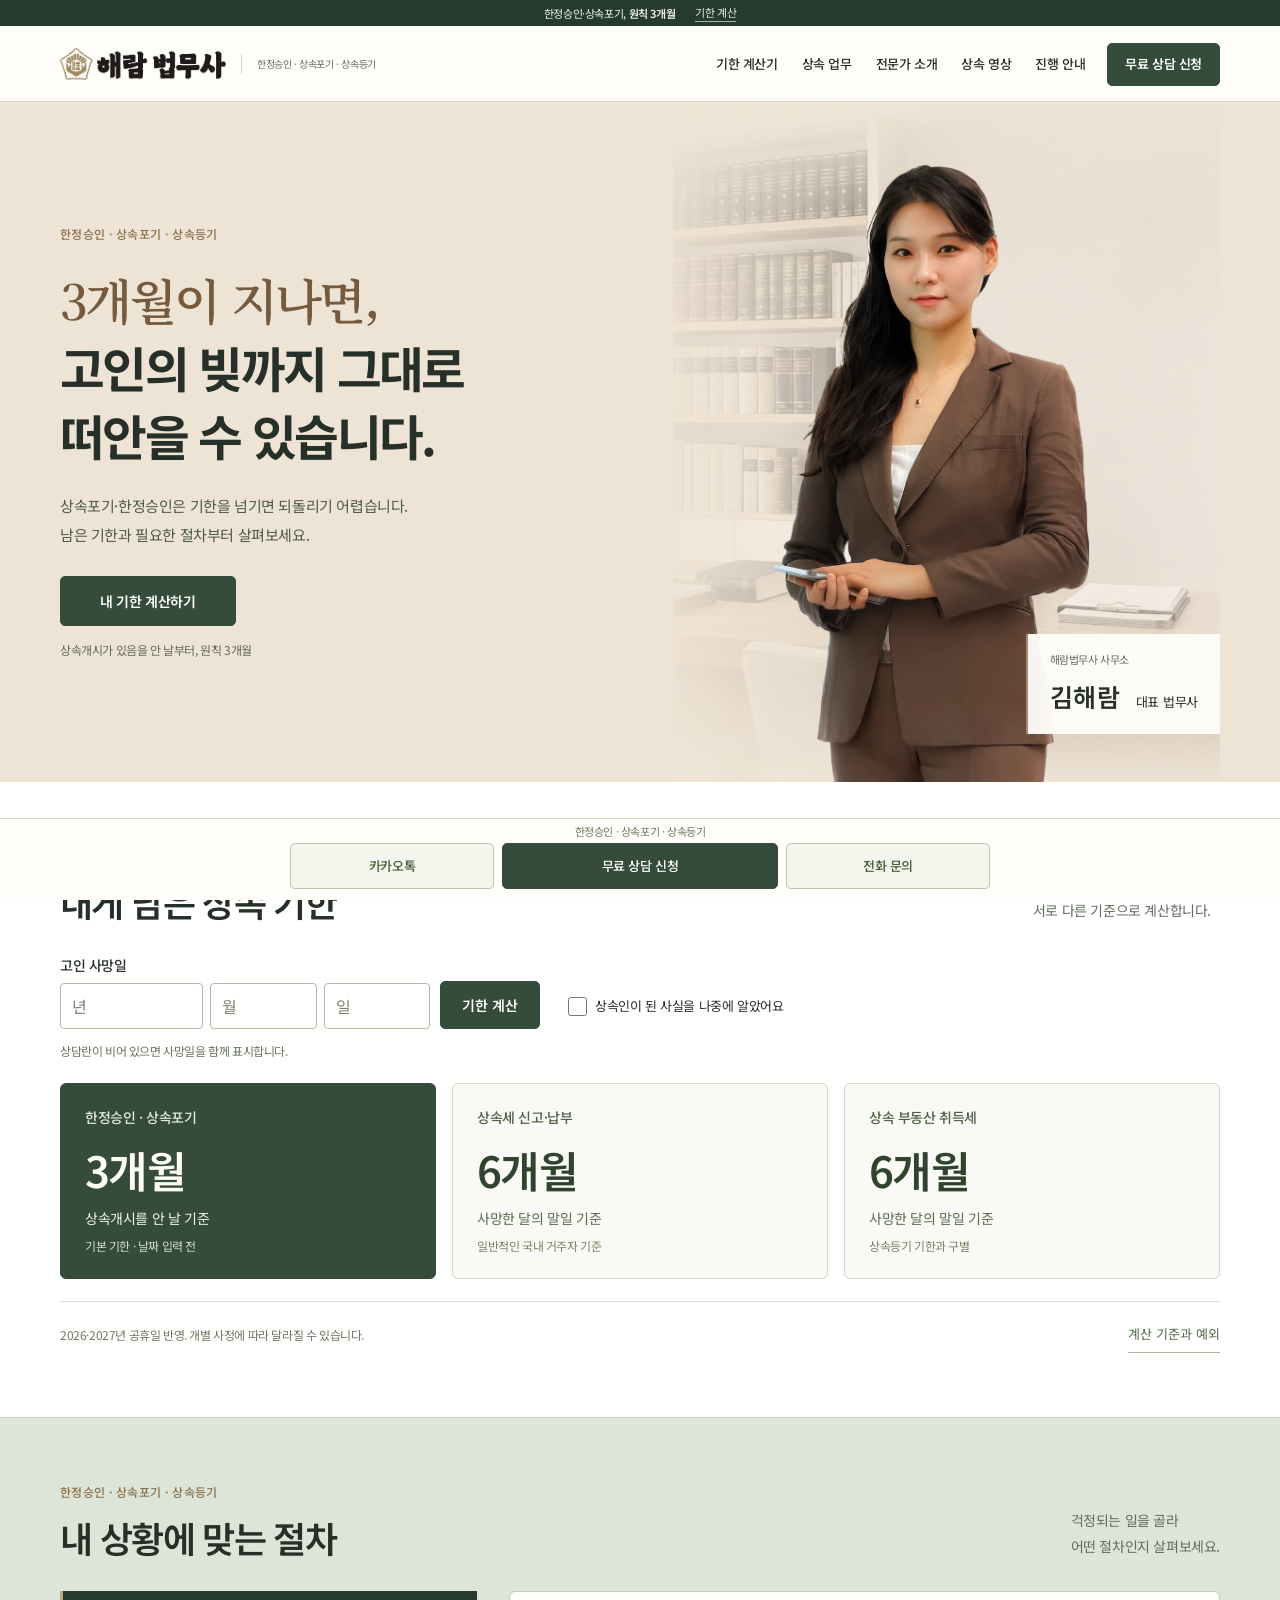
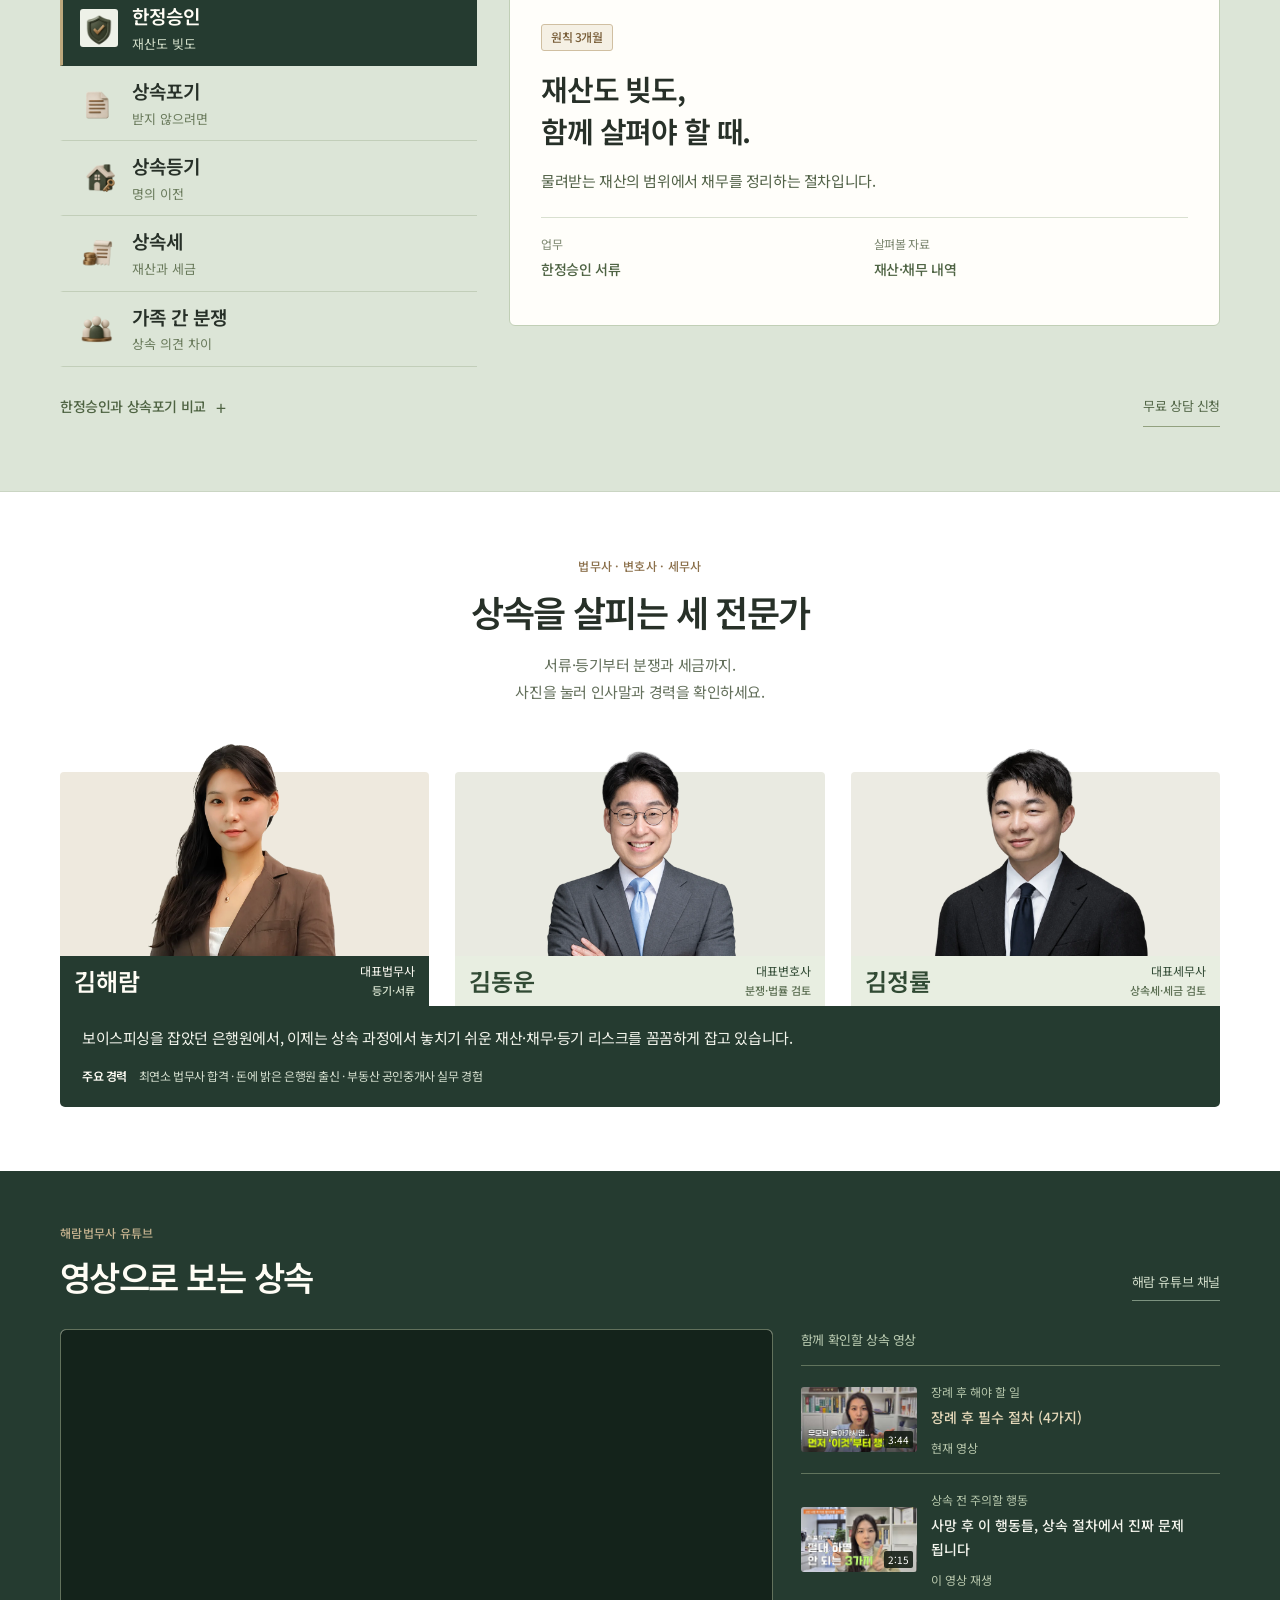
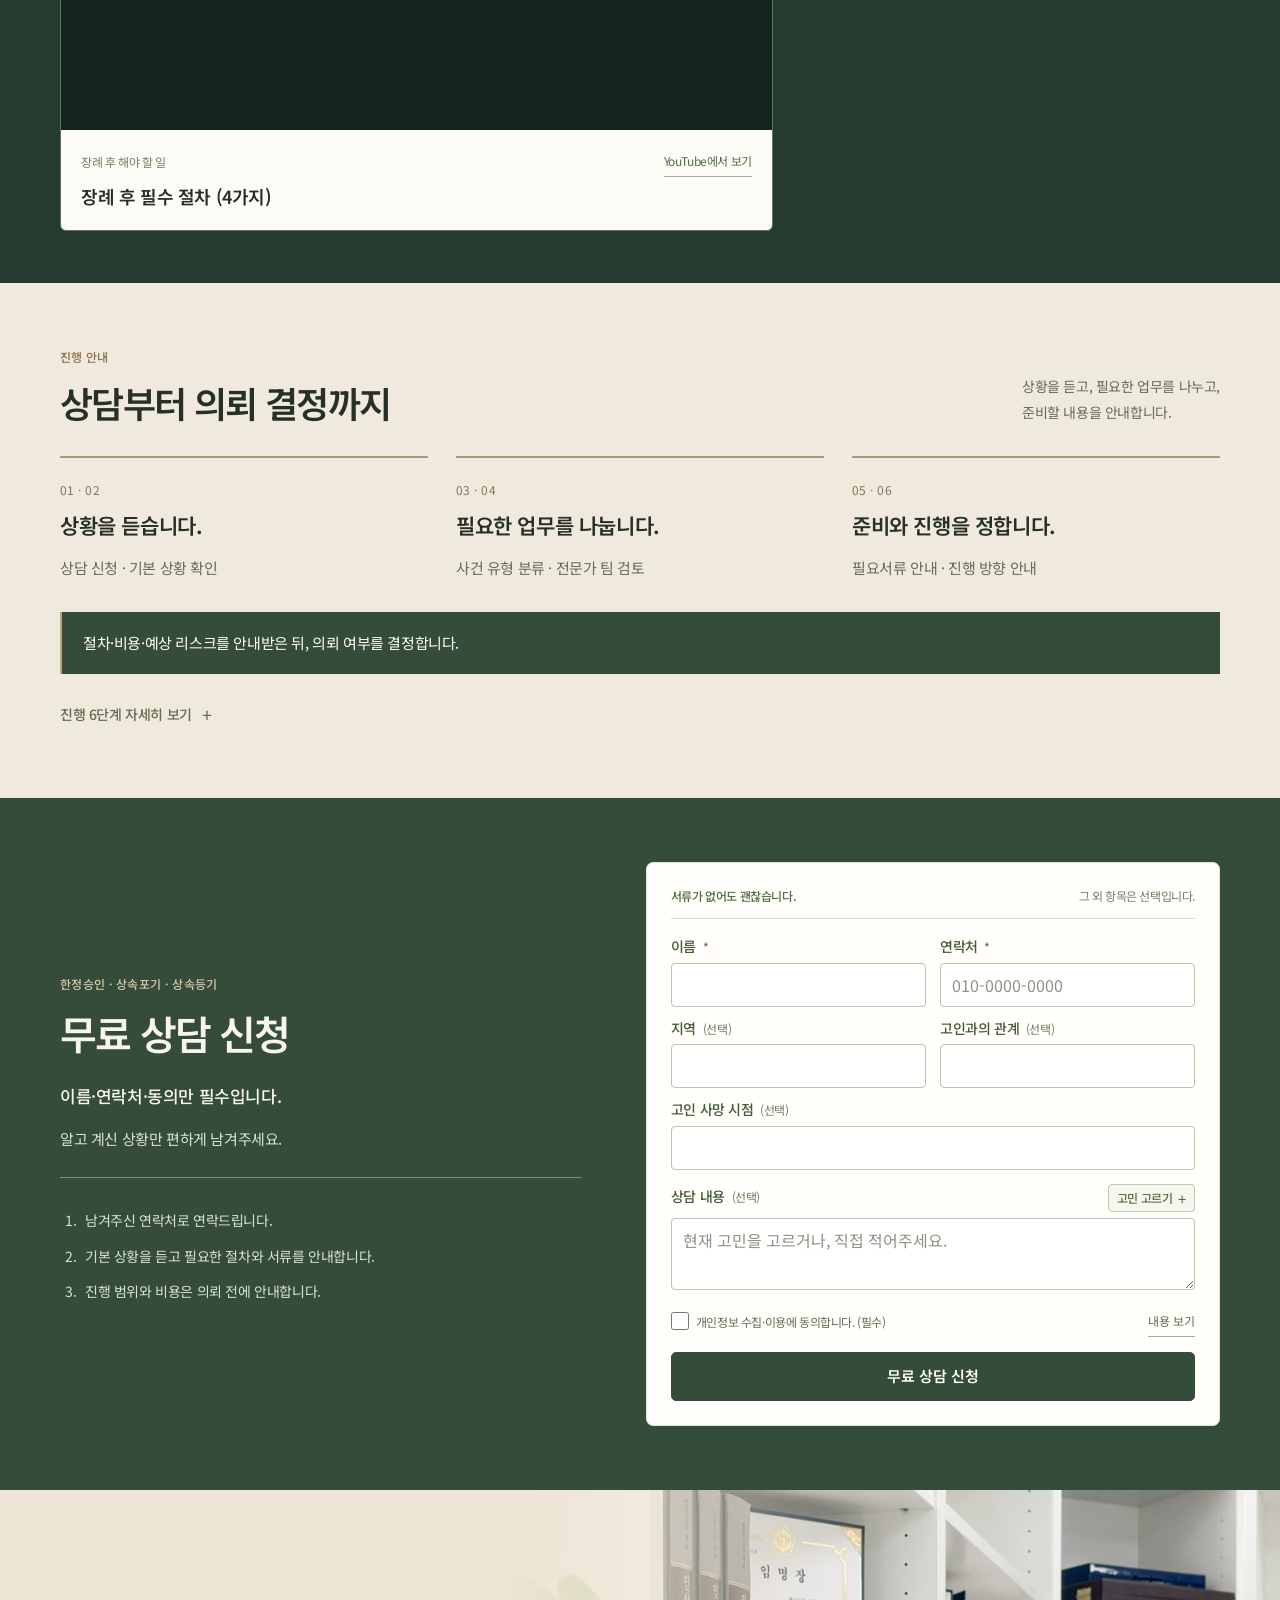
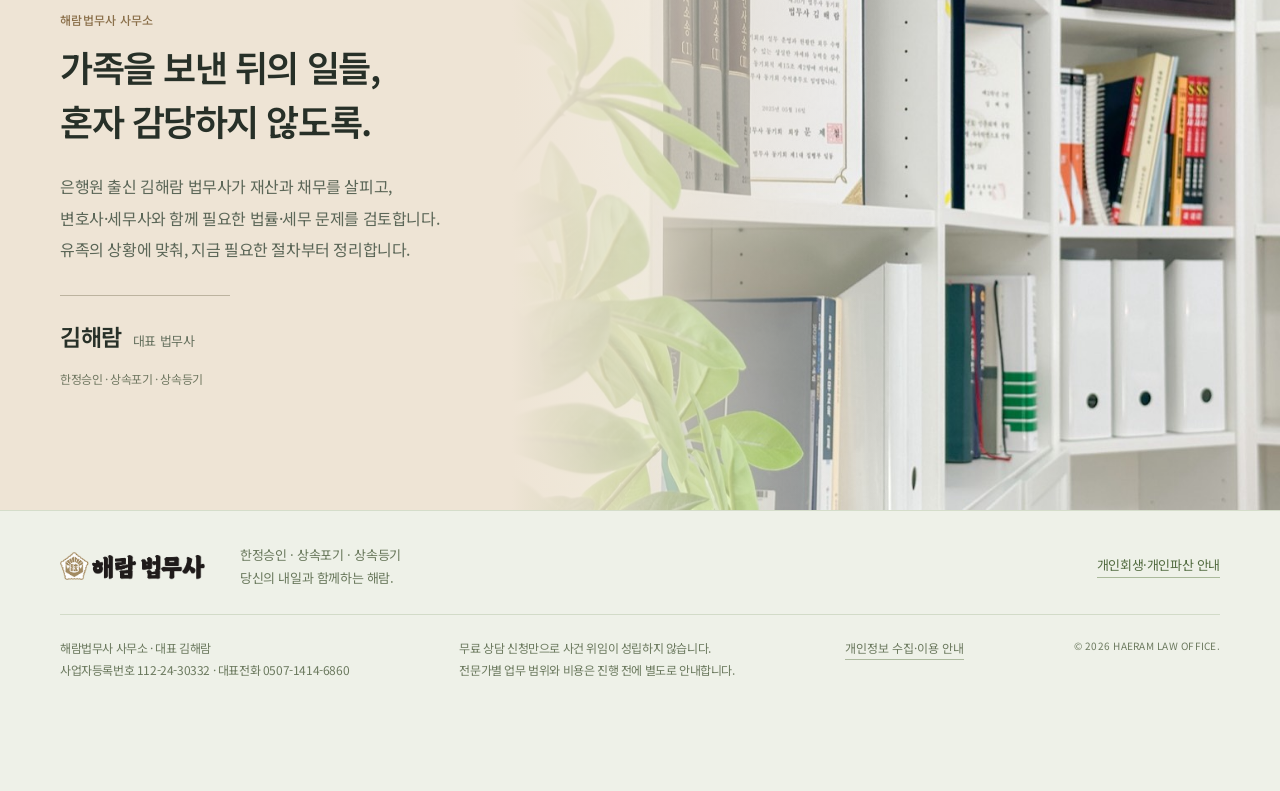
==== commit 0839b01a: "Keep telephone enquiries as a secondary bottom-dock action" ====
--- a/index.html
+++ b/index.html
@@ -4,7 +4,7 @@
 <meta name="description" content="한정승인·상속포기·상속등기, 내 상황에 필요한 절차와 기한을 확인하세요. 은행원 출신 법무사가 변호사·세무사와 재산·채무·등기·분쟁·세금을 함께 살핍니다. 전화·온라인 무료 상담.">
 <meta property="og:type" content="website"><meta property="og:url" content="https://haeram-law.com/"><meta property="og:title" content="한정승인·상속포기·상속등기 무료 상담 | 해람법무사"><meta property="og:description" content="한정승인·상속포기·상속등기, 내 상황에 필요한 절차와 기한을 확인하세요. 은행원 출신 법무사가 변호사·세무사와 재산·채무·등기·분쟁·세금을 함께 살핍니다. 전화·온라인 무료 상담."><meta property="og:image" content="https://haeram-law.com/assets/social.jpg?v=5"><meta property="og:image:width" content="1200"><meta property="og:image:height" content="630"><meta name="twitter:card" content="summary_large_image">
 <meta name="robots" content="index,follow,max-image-preview:large"><meta name="google-site-verification" content="SmGbr_n41JqSDn8TrXB387cep0vcuhlEyNXavCn6Y3E"><meta name="naver-site-verification" content="73f7965d1865e8f77842482fe371d9d81ecda706"><meta property="og:locale" content="ko_KR"><meta property="og:site_name" content="해람법무사"><meta property="og:image:alt" content="한정승인·상속포기·상속등기 해람법무사"><meta name="twitter:title" content="한정승인·상속포기·상속등기 | 해람법무사"><meta name="twitter:description" content="필요한 절차와 기한부터, 법무사·변호사·세무사가 함께 살핍니다."><meta name="twitter:image" content="https://haeram-law.com/assets/social.jpg">
-<link rel="canonical" href="https://haeram-law.com/"><link rel="icon" href="favicon.ico?v=brand1" sizes="16x16 32x32 48x48 64x64"><link rel="icon" href="favicon.png" type="image/png" sizes="96x96"><link rel="apple-touch-icon" href="apple-touch-icon.png" sizes="180x180"><link rel="preload" as="image" href="assets/portrait.webp"><link rel="preconnect" href="https://fonts.googleapis.com"><link rel="preconnect" href="https://fonts.gstatic.com" crossorigin><link href="https://fonts.googleapis.com/css2?family=Noto+Sans+KR:wght@400;500;600;700;800&amp;family=Noto+Serif+KR:wght@500;600&amp;display=swap" rel="stylesheet"><link rel="stylesheet" href="styles.css?v=14.2"><script src="holidays.js?v=9" defer></script><script src="deadlines.js?v=9" defer></script><script src="date-parts.js?v=6" defer></script><script src="app.js?v=10" defer></script><script src="youtube.js?v=7" defer></script><script src="profiles.js?v=14" defer></script><script src="intake.js?v=16.2" defer></script><script src="tracking.js?v=16" defer></script><script type="application/json" id="analytics-config">{"measurementId":"G-PS0EG83LFG"}</script><script src="analytics.js?v=16.1" defer></script>
+<link rel="canonical" href="https://haeram-law.com/"><link rel="icon" href="favicon.ico?v=brand1" sizes="16x16 32x32 48x48 64x64"><link rel="icon" href="favicon.png" type="image/png" sizes="96x96"><link rel="apple-touch-icon" href="apple-touch-icon.png" sizes="180x180"><link rel="preload" as="image" href="assets/portrait.webp"><link rel="preconnect" href="https://fonts.googleapis.com"><link rel="preconnect" href="https://fonts.gstatic.com" crossorigin><link href="https://fonts.googleapis.com/css2?family=Noto+Sans+KR:wght@400;500;600;700;800&amp;family=Noto+Serif+KR:wght@500;600&amp;display=swap" rel="stylesheet"><link rel="stylesheet" href="styles.css?v=14.3"><script src="holidays.js?v=9" defer></script><script src="deadlines.js?v=9" defer></script><script src="date-parts.js?v=6" defer></script><script src="app.js?v=10" defer></script><script src="youtube.js?v=7" defer></script><script src="profiles.js?v=14" defer></script><script src="intake.js?v=16.2" defer></script><script src="tracking.js?v=16" defer></script><script type="application/json" id="analytics-config">{"measurementId":"G-PS0EG83LFG"}</script><script src="analytics.js?v=16.1" defer></script>
 <script type="application/json" id="intake-config">{"endpoint":"https://script.google.com/macros/s/AKfycbwh_mxqtPUaKv7FtCpkeUJYh4DcP6dZL9_i7BwVmt0P_cNqN9i_0kvjlBFAQnCysMI4/exec","consentVersion":"haeram-inheritance-2026-11-05-v1"}</script>
 <script type="application/ld+json">{"@context":"https://schema.org","@graph":[{"@type":"LegalService","@id":"https://haeram-law.com/#office","name":"해람법무사 사무소","alternateName":"해람법무사","url":"https://haeram-law.com/","logo":{"@type":"ImageObject","url":"https://haeram-law.com/assets/official-logo.png","width":393,"height":76},"image":"https://haeram-law.com/assets/social.jpg","telephone":"+82-507-1414-6860","description":"한정승인·상속포기·상속등기, 내 상황에 필요한 절차와 기한을 확인하세요. 은행원 출신 법무사가 변호사·세무사와 재산·채무·등기·분쟁·세금을 함께 살핍니다. 전화·온라인 무료 상담.","areaServed":{"@type":"Country","name":"대한민국"},"sameAs":["https://www.youtube.com/@해람법무사","https://pf.kakao.com/_vbSSn"],"contactPoint":{"@type":"ContactPoint","telephone":"+82-507-1414-6860","contactType":"상속 상담","availableLanguage":"ko"},"hasOfferCatalog":{"@type":"OfferCatalog","name":"상속 업무","itemListElement":[{"@type":"Offer","itemOffered":{"@id":"https://haeram-law.com/#service-limited"}},{"@type":"Offer","itemOffered":{"@id":"https://haeram-law.com/#service-renounce"}},{"@type":"Offer","itemOffered":{"@id":"https://haeram-law.com/#service-property"}}]}},{"@type":"WebSite","@id":"https://haeram-law.com/#website","url":"https://haeram-law.com/","name":"해람법무사","alternateName":"해람법무사 상속","inLanguage":"ko-KR","publisher":{"@id":"https://haeram-law.com/#office"}},{"@type":"WebPage","@id":"https://haeram-law.com/#webpage","url":"https://haeram-law.com/","name":"한정승인·상속포기·상속등기 무료 상담 | 해람법무사","description":"한정승인·상속포기·상속등기, 내 상황에 필요한 절차와 기한을 확인하세요. 은행원 출신 법무사가 변호사·세무사와 재산·채무·등기·분쟁·세금을 함께 살핍니다. 전화·온라인 무료 상담.","isPartOf":{"@id":"https://haeram-law.com/#website"},"publisher":{"@id":"https://haeram-law.com/#office"},"inLanguage":"ko-KR","primaryImageOfPage":{"@type":"ImageObject","url":"https://haeram-law.com/assets/social.jpg","width":1200,"height":630},"about":[{"@id":"https://haeram-law.com/#service-limited"},{"@id":"https://haeram-law.com/#service-renounce"},{"@id":"https://haeram-law.com/#service-property"}]},{"@type":"Service","@id":"https://haeram-law.com/#service-limited","name":"한정승인","serviceType":"한정승인","url":"https://haeram-law.com/#situations","provider":{"@id":"https://haeram-law.com/#office"},"areaServed":{"@type":"Country","name":"대한민국"}},{"@type":"Service","@id":"https://haeram-law.com/#service-renounce","name":"상속포기","serviceType":"상속포기","url":"https://haeram-law.com/#situations","provider":{"@id":"https://haeram-law.com/#office"},"areaServed":{"@type":"Country","name":"대한민국"}},{"@type":"Service","@id":"https://haeram-law.com/#service-property","name":"상속등기","serviceType":"상속등기","url":"https://haeram-law.com/#situations","provider":{"@id":"https://haeram-law.com/#office"},"areaServed":{"@type":"Country","name":"대한민국"}},{"@type":"Person","@id":"https://haeram-law.com/#haeram","name":"김해람","jobTitle":"대표법무사","url":"https://haeram-law.com/#team"},{"@type":"Person","@id":"https://haeram-law.com/#dongwoon","name":"김동운","jobTitle":"대표변호사","url":"https://haeram-law.com/#team"},{"@type":"Person","@id":"https://haeram-law.com/#jeongryul","name":"김정률","jobTitle":"대표세무사","url":"https://haeram-law.com/#team"}]}</script></head><body><a class="skip-link" href="#main">본문으로 바로가기</a><header class="site-header"><a class="deadline-strip" href="#deadline"><span>한정승인·상속포기, <b>원칙 3개월</b></span><span class="notice-link">기한 계산</span></a><div class="wrap header-inner"><a class="brand" href="#home" aria-label="해람 법무사 처음으로"><img src="assets/official-logo.png" alt="해람 법무사" width="393" height="76"><span>한정승인 · 상속포기 · 상속등기</span></a><nav class="desktop-nav" aria-label="주요 메뉴"><a href="#deadline">기한 계산기</a><a href="#situations">상속 업무</a><a href="#team">전문가 소개</a><a href="#youtube">상속 영상</a><a href="#process">진행 안내</a></nav><a class="header-apply" href="#consult">무료 상담 신청 </a><button class="menu-toggle" type="button" aria-expanded="false" aria-controls="mobile-nav" aria-label="메뉴 열기"><span></span><span></span></button></div><nav class="mobile-nav" id="mobile-nav" aria-label="모바일 메뉴" hidden><a href="#deadline">기한 계산기</a><a href="#situations">상속 업무</a><a href="#team">전문가 소개</a><a href="#youtube">상속 영상</a><a href="#process">진행 안내</a><a href="#consult">무료 상담 신청</a><a href="#contact">해람의 약속</a></nav></header><main id="main"><section class="hero screen" id="home" aria-labelledby="hero-title"><div class="wrap hero-grid"><div class="hero-copy"><p class="eyebrow"> 한정승인 · 상속포기 · 상속등기</p><h1 id="hero-title"><em>3개월이 지나면,</em><br>고인의 빚까지 그대로<br>떠안을 수 있습니다.</h1><p class="hero-description">상속포기·한정승인은 기한을 넘기면 되돌리기 어렵습니다.<br>남은 기한과 필요한 절차부터 살펴보세요.</p><div class="hero-actions"><a class="button dark" href="#deadline">내 기한 계산하기</a></div><p class="quiet-note">상속개시가 있음을 안 날부터, 원칙 3개월</p></div><div class="hero-visual"><div class="hero-office" aria-hidden="true"><img src="assets/office-library-v4.jpg" alt="" width="1000" height="749"></div><img class="hero-portrait" src="assets/portrait.webp" alt="김해람 대표 법무사" width="889" height="2048" fetchpriority="high"><div class="portrait-label"><span>해람법무사 사무소</span><strong>김해람 <small>대표 법무사</small></strong></div></div></div></section>
 <section class="section deadline-section" id="deadline" aria-labelledby="deadline-title"><div class="wrap section-inner">
@@ -21,4 +21,4 @@
 <section class="section inheritance-videos" id="youtube" aria-labelledby="youtube-title"><div class="wrap section-inner"><div class="video-heading"><div><p class="eyebrow">해람법무사 유튜브</p><h2 id="youtube-title">영상으로 보는 상속</h2></div><a class="video-channel" href="https://www.youtube.com/@%ED%95%B4%EB%9E%8C%EB%B2%95%EB%AC%B4%EC%82%AC" target="_blank" rel="noopener">해람 유튜브 채널</a></div><div class="video-layout"><div class="video-feature"><div class="video-player"><iframe id="inheritance-youtube-player" src="https://www.youtube.com/embed/FYYGHho6B8s?rel=0&amp;playsinline=1" title="해람법무사 — 장례 후 필수 절차 (4가지)" width="800" height="450" loading="lazy" referrerpolicy="strict-origin-when-cross-origin" allow="accelerometer; autoplay; clipboard-write; encrypted-media; gyroscope; picture-in-picture; web-share" allowfullscreen></iframe></div><div class="video-caption"><div class="video-meta"><span id="inheritance-video-topic">장례 후 해야 할 일</span><a id="inheritance-video-watch" href="https://www.youtube.com/watch?v=FYYGHho6B8s" target="_blank" rel="noopener">YouTube에서 보기</a></div><h3 id="inheritance-video-title">장례 후 필수 절차 (4가지)</h3></div></div><div class="video-list"><p class="video-list-heading">함께 확인할 상속 영상</p><div class="video-choices" role="group" aria-label="해람법무사 상속 영상 선택"><button class="video-choice" type="button" data-inheritance-video="FYYGHho6B8s" data-video-title="장례 후 필수 절차 (4가지)" data-video-topic="장례 후 해야 할 일" aria-pressed="true" aria-label="영상 선택: 장례 후 필수 절차 (4가지)"><span class="video-choice-thumb"><img src="assets/youtube/FYYGHho6B8s.jpg" alt="" width="480" height="360" loading="lazy"><span class="video-duration">3:44</span></span><span class="video-choice-copy"><span class="video-choice-topic">장례 후 해야 할 일</span><strong>장례 후 필수 절차 (4가지)</strong><span class="video-choice-state">현재 영상</span></span></button><button class="video-choice" type="button" data-inheritance-video="f77E4Gz97pc" data-video-title="사망 후 이 행동들, 상속 절차에서 진짜 문제 됩니다" data-video-topic="상속 전 주의할 행동" aria-pressed="false" aria-label="영상 선택: 사망 후 이 행동들, 상속 절차에서 진짜 문제 됩니다"><span class="video-choice-thumb"><img src="assets/youtube/f77E4Gz97pc.jpg" alt="" width="480" height="360" loading="lazy"><span class="video-duration">2:15</span></span><span class="video-choice-copy"><span class="video-choice-topic">상속 전 주의할 행동</span><strong>사망 후 이 행동들, 상속 절차에서 진짜 문제 됩니다</strong><span class="video-choice-state">이 영상 재생</span></span></button></div></div></div><p class="video-status" id="inheritance-video-status" role="status" aria-live="polite"></p></div></section>
 <section class="section process" id="process" aria-labelledby="process-title"><div class="wrap section-inner"><div class="split-heading"><div><p class="eyebrow">진행 안내</p><h2 id="process-title">상담부터 의뢰 결정까지</h2></div><p class="heading-note">상황을 듣고, 필요한 업무를 나누고,<br>준비할 내용을 안내합니다.</p></div><ol class="process-overview"><li><span class="phase-number">01 · 02</span><h3>상황을 듣습니다.</h3><p>상담 신청 · 기본 상황 확인</p></li><li><span class="phase-number">03 · 04</span><h3>필요한 업무를 나눕니다.</h3><p>사건 유형 분류 · 전문가 팀 검토</p></li><li><span class="phase-number">05 · 06</span><h3>준비와 진행을 정합니다.</h3><p>필요서류 안내 · 진행 방향 안내</p></li></ol><p class="process-decision">절차·비용·예상 리스크를 안내받은 뒤,<br class="mobile-break"> 의뢰 여부를 결정합니다.</p><details class="process-detail"><summary>진행 6단계 자세히 보기</summary><ol class="process-steps"><li><span class="step-number">STEP 01</span><h3>상담신청</h3><p>이름, 연락처, 지역, 고인과의 관계, 사망 시점, 현재 고민을 남겨주세요.</p></li><li><span class="step-number">STEP 02</span><h3>기본 상황 확인</h3><p>고인의 재산, 채무, 부동산, 가족관계, 세금 우려 여부를 간단히 확인합니다.</p></li><li><span class="step-number">STEP 03</span><h3>사건 유형 분류</h3><p>상속포기, 한정승인, 상속등기, 상속세, 상속분쟁 중 우선 검토가 필요한 절차를 분류합니다.</p></li><li><span class="step-number">STEP 04</span><h3>전문가 팀 검토</h3><p>법무사, 변호사, 세무사 중 현재 상황에 필요한 전문가가 함께 검토합니다.</p></li><li><span class="step-number">STEP 05</span><h3>필요서류 안내</h3><p>가족관계증명서, 기본증명서, 재산조회 결과, 부동산 자료 등 상황별 준비서류를 안내합니다.</p></li><li><span class="step-number">STEP 06</span><h3>진행 방향 안내</h3><p>기한, 절차, 비용, 예상 리스크를 정리해 의뢰인이 결정할 수 있도록 안내합니다.</p></li></ol></details></div></section>
 <section class="section consult" id="consult" aria-labelledby="consult-title"><div class="wrap consult-grid"><div class="consult-copy"><p class="eyebrow">한정승인 · 상속포기 · 상속등기</p><h2 id="consult-title">무료 상담 신청</h2><p class="consult-intro">이름·연락처·동의만 필수입니다.</p><p class="consult-desc">알고 계신 상황만 편하게 남겨주세요.</p><ol class="consult-expectations"><li>남겨주신 연락처로 연락드립니다.</li><li>기본 상황을 듣고 필요한 절차와 서류를 안내합니다.</li><li>진행 범위와 비용은 의뢰 전에 안내합니다.</li></ol></div><div class="intake-card" id="intake-card"><div class="form-top"><span class="free-badge">서류가 없어도 괜찮습니다.</span><span>그 외 항목은 선택입니다.</span></div><form id="inheritance-form"><div class="form-fields"><label for="lead-name">이름 <span>*</span><input id="lead-name" name="name" type="text" autocomplete="name" maxlength="40" required></label><label for="lead-phone">연락처 <span>*</span><input id="lead-phone" name="phone" type="tel" inputmode="tel" autocomplete="tel" maxlength="20" required placeholder="010-0000-0000"></label><label for="lead-area">지역 <span class="optional">(선택)</span><input id="lead-area" name="area" type="text" autocomplete="address-level1" maxlength="80"></label><label for="lead-relation">고인과의 관계 <span class="optional">(선택)</span><input id="lead-relation" name="relationship" type="text" maxlength="80"></label><label class="wide" for="lead-death">고인 사망 시점 <span class="optional">(선택)</span><input id="lead-death" name="deceased_at" type="text" maxlength="100"></label><div class="wide concern-field"><div class="concern-label-row"><label for="lead-content">상담 내용 <span class="optional">(선택)</span></label><details class="concern-picker"><summary>고민 고르기</summary><div class="concern-choices" role="group" aria-label="현재 고민 빠른 선택"><button type="button" data-concern="한정승인" aria-pressed="false">한정승인</button><button type="button" data-concern="상속포기" aria-pressed="false">상속포기</button><button type="button" data-concern="상속등기" aria-pressed="false">상속등기</button><button type="button" data-concern="상속세" aria-pressed="false">상속세</button><button type="button" data-concern="가족 간 분쟁" aria-pressed="false">가족 간 분쟁</button><button type="button" data-concern="아직 모르겠어요" aria-pressed="false">아직 모르겠어요</button></div></details></div><textarea id="lead-content" placeholder="현재 고민을 고르거나, 직접 적어주세요." name="content" maxlength="2500"></textarea></div></div><div class="trap" aria-hidden="true"><label>웹사이트<input type="text" name="website" tabindex="-1" autocomplete="off"></label></div><div class="consent-row"><label><input type="checkbox" id="lead-consent" name="consent" required><span>개인정보 수집·이용에 동의합니다. <b>(필수)</b></span></label><button type="button" id="privacy-open">내용 보기</button></div><p id="intake-error" class="form-error" role="alert"></p><button class="button intake-submit" type="submit">무료 상담 신청 </button></form><div class="intake-success" id="intake-success" hidden><span class="success-mark" aria-hidden="true">✓</span><p class="small-label">무료 상담 신청 접수 완료</p><h3 tabindex="-1">신청하신 내용이<br> 정상 접수되었습니다.</h3><p>해람법무사에서 남겨주신 연락처로 연락드리겠습니다.</p><div class="success-number"><span>연락받으실 번호</span><strong id="success-phone"></strong></div></div></div></div></section>
-<section class="section trust-section" id="contact" aria-labelledby="contact-title"><div class="trust-scene"><figure class="trust-photo"><img src="assets/office-library.jpg" alt="해람법무사의 서가와 김해람 법무사의 임명장" width="1000" height="749" loading="lazy" decoding="async"></figure><div class="wrap trust-inner"><div class="trust-copy"><p class="eyebrow">해람법무사 사무소</p><h2 id="contact-title">가족을 보낸 뒤의 일들,<br>혼자 감당하지 않도록.</h2><p class="trust-description">은행원 출신 김해람 법무사가 재산과 채무를 살피고,<br>변호사·세무사와 함께 필요한 법률·세무 문제를 검토합니다.<br>유족의 상황에 맞춰, 지금 필요한 절차부터 정리합니다.</p><div class="trust-signature"><strong>김해람</strong><span>대표 법무사</span></div><p class="trust-specialties">한정승인 · 상속포기 · 상속등기</p></div></div></div></section></main><footer class="site-footer"><div class="wrap footer-top"><a href="#home" class="brand"><img src="assets/official-logo.png" alt="해람 법무사" width="393" height="76"></a><p>한정승인 · 상속포기 · 상속등기<br> 당신의 내일과 함께하는 해람.</p><a href="https://recovery.haeram-law.com/" target="_blank" rel="noopener">개인회생·개인파산 안내 </a></div><div class="wrap footer-bottom"><p>해람법무사 사무소 · 대표 김해람<br> 사업자등록번호 112-24-30332 · 대표전화 0507-1414-6860</p><p>무료 상담 신청만으로 사건 위임이 성립하지 않습니다.<br> 전문가별 업무 범위와 비용은 진행 전에 별도로 안내합니다.</p><button type="button" class="privacy-link" id="privacy-footer">개인정보 수집·이용 안내</button><span>© 2026 HAERAM LAW OFFICE.</span></div></footer><aside class="consult-dock" aria-label="빠른 상담"><a class="dock-note" href="#situations">한정승인 · 상속포기 · 상속등기</a><div><a class="dock-kakao" href="https://pf.kakao.com/_vbSSn/chat" target="_blank" rel="noopener">카카오톡</a><a class="dock-form" href="#consult">무료 상담 신청</a></div></aside><dialog id="privacy-dialog" aria-labelledby="privacy-title"><div class="privacy-heading"><h2 id="privacy-title">개인정보 수집·이용 안내</h2><button type="button" id="privacy-close" aria-label="개인정보 안내 닫기">×</button></div><dl><dt>수집·이용 주체</dt><dd>해람법무사 사무소</dd><dt>이용 목적</dt><dd>상속 관련 상담 요청 확인 및 연락</dd><dt>수집 항목</dt><dd>필수: 이름, 연락처<br> 선택: 지역, 고인과의 관계, 고인 사망 시점, 상담 내용</dd><dt>보유·이용기간</dt><dd>접수일로부터 90일</dd></dl><p>동의를 거부할 수 있으며, 거부 시 이 양식을 통한 상담 신청은 어렵습니다. 주민등록번호·계좌번호 등 상담 신청에 필요하지 않은 정보는 적지 말아주세요.</p><p>동의·철회 및 삭제 문의: 0507-1414-6860</p><h3>방문 통계와 쿠키</h3><p>Google Analytics로 유입 경로와 페이지 이용, 카카오톡 버튼 클릭, 상담 접수 완료를 측정합니다. 네이버 광고 유입·접수 완료 측정에는 네이버 공통 스크립트를 사용합니다. 이름·연락처·상담 내용·사망일은 분석 도구로 보내지 않습니다. Google 분석 쿠키는 최대 1년, GA4 이벤트 자료는 14개월 보관하며, 이 브라우저의 방문 분석을 아래에서 중지할 수 있습니다.</p><button type="button" class="text-link" id="analytics-optout">방문 통계 사용 안 함</button><p id="analytics-choice" role="status"></p></dialog><dialog id="basis-dialog" aria-labelledby="basis-title"><div class="privacy-heading"><h2 id="basis-title">기한 계산 기준과 예외</h2><button type="button" data-close="basis-dialog" aria-label="계산 기준 닫기">×</button></div><dl><dt>한정승인·상속포기</dt><dd>원칙적으로 상속개시가 있음을 안 날부터 3개월입니다. 사망 사실과 자신이 상속인이 된 사실을 안 날이 기준이며, 90일이나 사망한 달의 말일로 계산하지 않습니다.</dd><dt>상속세</dt><dd>일반적인 국내 거주자 사건은 사망한 달의 말일부터 6개월입니다. 예를 들어 11월 사망 건의 기본 기한은 다음 해 5월 말일입니다. 비거주자 등은 다른 기한이 적용될 수 있습니다.</dd><dt>상속 부동산 취득세</dt><dd>일반적으로 사망한 달의 말일부터 6개월입니다. 외국에 주소를 둔 상속인이 있는 경우 등 예외가 있으며, 상속등기 자체의 기한과 구별합니다.</dd><dt>이번 계산의 기본 날짜와 휴일 반영 날짜</dt><dd id="deadline-calculation-details">날짜를 계산하면 절차별 기본 날짜와 휴일 반영 여부를 여기에서 확인할 수 있습니다.</dd><dt>휴일과 계산 범위</dt><dd>달력의 월수와 윤년을 적용합니다. 2026·2027년의 토요일·일요일·공휴일·대체공휴일을 반영하며, 노동절·제헌절의 공휴일 지정도 포함합니다. 그 밖의 연도는 휴일 미반영 기본 날짜임을 따로 표시합니다. 공휴일 자료 확인일은 2026년 11월 6일입니다. 이후 임시공휴일 지정이나 재해·전산장애에 따른 별도 연장은 추가 확인이 필요합니다.</dd><dt>개별 검토가 필요한 경우</dt><dd>상속인이 된 사실을 안 시점, 가정법원의 기간 연장, 미성년자, 특별한정승인, 비거주자 등은 별도 검토가 필요합니다. 기본 기한이 지났다는 이유만으로 모든 방법이 없어지는 것은 아닙니다.</dd></dl><div class="basis-sources"><a href="https://www.law.go.kr/lsLinkCommonInfo.do?chrClsCd=010202&amp;lsJoLnkSeq=1032404229" target="_blank" rel="noopener">민법 제1019조</a><a href="https://www.nts.go.kr/nts/cm/cntnts/cntntsView.do?cntntsId=7722" target="_blank" rel="noopener">국세청 상속세 안내</a><a href="https://law.go.kr/LSW/lsLinkCommonInfo.do?chrClsCd=010202&amp;lsJoLnkSeq=1026499957" target="_blank" rel="noopener">지방세법 제20조</a><a href="https://www.kasa.go.kr/prog/plcyBrf/brief/kor/sub01_01_04/view.do?plcyBrfNo=431" target="_blank" rel="noopener">2027년 월력요항</a><a href="https://www.mpm.go.kr/mpm/comm/newsPress/newsPressRelease/?boardId=bbs_0000000000000029&amp;cntId=4250&amp;mode=view" target="_blank" rel="noopener">공휴일 변경 안내</a></div></dialog></body></html>+<section class="section trust-section" id="contact" aria-labelledby="contact-title"><div class="trust-scene"><figure class="trust-photo"><img src="assets/office-library.jpg" alt="해람법무사의 서가와 김해람 법무사의 임명장" width="1000" height="749" loading="lazy" decoding="async"></figure><div class="wrap trust-inner"><div class="trust-copy"><p class="eyebrow">해람법무사 사무소</p><h2 id="contact-title">가족을 보낸 뒤의 일들,<br>혼자 감당하지 않도록.</h2><p class="trust-description">은행원 출신 김해람 법무사가 재산과 채무를 살피고,<br>변호사·세무사와 함께 필요한 법률·세무 문제를 검토합니다.<br>유족의 상황에 맞춰, 지금 필요한 절차부터 정리합니다.</p><div class="trust-signature"><strong>김해람</strong><span>대표 법무사</span></div><p class="trust-specialties">한정승인 · 상속포기 · 상속등기</p></div></div></div></section></main><footer class="site-footer"><div class="wrap footer-top"><a href="#home" class="brand"><img src="assets/official-logo.png" alt="해람 법무사" width="393" height="76"></a><p>한정승인 · 상속포기 · 상속등기<br> 당신의 내일과 함께하는 해람.</p><a href="https://recovery.haeram-law.com/" target="_blank" rel="noopener">개인회생·개인파산 안내 </a></div><div class="wrap footer-bottom"><p>해람법무사 사무소 · 대표 김해람<br> 사업자등록번호 112-24-30332 · 대표전화 0507-1414-6860</p><p>무료 상담 신청만으로 사건 위임이 성립하지 않습니다.<br> 전문가별 업무 범위와 비용은 진행 전에 별도로 안내합니다.</p><button type="button" class="privacy-link" id="privacy-footer">개인정보 수집·이용 안내</button><span>© 2026 HAERAM LAW OFFICE.</span></div></footer><aside class="consult-dock" aria-label="빠른 상담"><a class="dock-note" href="#situations">한정승인 · 상속포기 · 상속등기</a><div><a class="dock-kakao" href="https://pf.kakao.com/_vbSSn/chat" target="_blank" rel="noopener">카카오톡</a><a class="dock-form" href="#consult">무료 상담 신청</a><a class="dock-phone" href="tel:050714146860">전화 문의</a></div></aside><dialog id="privacy-dialog" aria-labelledby="privacy-title"><div class="privacy-heading"><h2 id="privacy-title">개인정보 수집·이용 안내</h2><button type="button" id="privacy-close" aria-label="개인정보 안내 닫기">×</button></div><dl><dt>수집·이용 주체</dt><dd>해람법무사 사무소</dd><dt>이용 목적</dt><dd>상속 관련 상담 요청 확인 및 연락</dd><dt>수집 항목</dt><dd>필수: 이름, 연락처<br> 선택: 지역, 고인과의 관계, 고인 사망 시점, 상담 내용</dd><dt>보유·이용기간</dt><dd>접수일로부터 90일</dd></dl><p>동의를 거부할 수 있으며, 거부 시 이 양식을 통한 상담 신청은 어렵습니다. 주민등록번호·계좌번호 등 상담 신청에 필요하지 않은 정보는 적지 말아주세요.</p><p>동의·철회 및 삭제 문의: 0507-1414-6860</p><h3>방문 통계와 쿠키</h3><p>Google Analytics로 유입 경로와 페이지 이용, 전화·카카오톡 버튼 클릭, 상담 접수 완료를 측정합니다. 네이버 광고 유입·접수 완료 측정에는 네이버 공통 스크립트를 사용합니다. 이름·연락처·상담 내용·사망일은 분석 도구로 보내지 않습니다. Google 분석 쿠키는 최대 1년, GA4 이벤트 자료는 14개월 보관하며, 이 브라우저의 방문 분석을 아래에서 중지할 수 있습니다.</p><button type="button" class="text-link" id="analytics-optout">방문 통계 사용 안 함</button><p id="analytics-choice" role="status"></p></dialog><dialog id="basis-dialog" aria-labelledby="basis-title"><div class="privacy-heading"><h2 id="basis-title">기한 계산 기준과 예외</h2><button type="button" data-close="basis-dialog" aria-label="계산 기준 닫기">×</button></div><dl><dt>한정승인·상속포기</dt><dd>원칙적으로 상속개시가 있음을 안 날부터 3개월입니다. 사망 사실과 자신이 상속인이 된 사실을 안 날이 기준이며, 90일이나 사망한 달의 말일로 계산하지 않습니다.</dd><dt>상속세</dt><dd>일반적인 국내 거주자 사건은 사망한 달의 말일부터 6개월입니다. 예를 들어 11월 사망 건의 기본 기한은 다음 해 5월 말일입니다. 비거주자 등은 다른 기한이 적용될 수 있습니다.</dd><dt>상속 부동산 취득세</dt><dd>일반적으로 사망한 달의 말일부터 6개월입니다. 외국에 주소를 둔 상속인이 있는 경우 등 예외가 있으며, 상속등기 자체의 기한과 구별합니다.</dd><dt>이번 계산의 기본 날짜와 휴일 반영 날짜</dt><dd id="deadline-calculation-details">날짜를 계산하면 절차별 기본 날짜와 휴일 반영 여부를 여기에서 확인할 수 있습니다.</dd><dt>휴일과 계산 범위</dt><dd>달력의 월수와 윤년을 적용합니다. 2026·2027년의 토요일·일요일·공휴일·대체공휴일을 반영하며, 노동절·제헌절의 공휴일 지정도 포함합니다. 그 밖의 연도는 휴일 미반영 기본 날짜임을 따로 표시합니다. 공휴일 자료 확인일은 2026년 11월 6일입니다. 이후 임시공휴일 지정이나 재해·전산장애에 따른 별도 연장은 추가 확인이 필요합니다.</dd><dt>개별 검토가 필요한 경우</dt><dd>상속인이 된 사실을 안 시점, 가정법원의 기간 연장, 미성년자, 특별한정승인, 비거주자 등은 별도 검토가 필요합니다. 기본 기한이 지났다는 이유만으로 모든 방법이 없어지는 것은 아닙니다.</dd></dl><div class="basis-sources"><a href="https://www.law.go.kr/lsLinkCommonInfo.do?chrClsCd=010202&amp;lsJoLnkSeq=1032404229" target="_blank" rel="noopener">민법 제1019조</a><a href="https://www.nts.go.kr/nts/cm/cntnts/cntntsView.do?cntntsId=7722" target="_blank" rel="noopener">국세청 상속세 안내</a><a href="https://law.go.kr/LSW/lsLinkCommonInfo.do?chrClsCd=010202&amp;lsJoLnkSeq=1026499957" target="_blank" rel="noopener">지방세법 제20조</a><a href="https://www.kasa.go.kr/prog/plcyBrf/brief/kor/sub01_01_04/view.do?plcyBrfNo=431" target="_blank" rel="noopener">2027년 월력요항</a><a href="https://www.mpm.go.kr/mpm/comm/newsPress/newsPressRelease/?boardId=bbs_0000000000000029&amp;cntId=4250&amp;mode=view" target="_blank" rel="noopener">공휴일 변경 안내</a></div></dialog></body></html>
--- a/styles.css
+++ b/styles.css
@@ -27,8 +27,8 @@
 .header-inner{height:76px;display:flex;align-items:center;justify-content:space-between;gap:22px}.brand{display:flex;align-items:center;gap:15px}.brand img{width:166px;height:auto}.brand>span{font-size:10px;color:var(--muted);white-space:nowrap;border-left:1px solid var(--line);padding-left:15px}
 .desktop-nav{display:flex;align-items:center;gap:24px;margin-left:auto;font-size:13px;font-weight:500;white-space:nowrap}.desktop-nav a{padding:9px 0}.desktop-nav a:hover{color:var(--gold)}.header-apply{min-height:43px;font-size:13px;padding:10px 17px;white-space:nowrap}.menu-toggle,.mobile-nav{display:none}
 .consult-dock{position:fixed;bottom:0;left:0;right:0;z-index:40;height:var(--dock);background:var(--paper);border-top:1px solid #d1d9c9;padding:0 max(20px,env(safe-area-inset-right,0px)) calc(10px + env(safe-area-inset-bottom,0px)) max(20px,env(safe-area-inset-left,0px))}.dock-note{display:flex;align-items:center;justify-content:center;min-height:24px;font-size:11px;line-height:1.5;color:#68795b}
-.consult-dock>div{display:grid;grid-template-columns:1fr 1.4fr;gap:8px;width:min(700px,100%);margin:0 auto}.consult-dock>div>a{display:flex;align-items:center;justify-content:center;min-height:46px;padding:10px 12px;border:1px solid #b9c7ae;border-radius:5px;font-size:13px;line-height:1.4;font-weight:500}
-.dock-kakao{background:#f3f6ed;color:#445d35}.dock-form{background:var(--green);border-color:var(--green)!important;color:#fff}.dock-kakao:hover{background:#e8efdf}.dock-form:hover{background:#263d2c}
+.consult-dock>div{display:grid;grid-template-columns:1fr 1.35fr 1fr;gap:8px;width:min(700px,100%);margin:0 auto}.consult-dock>div>a{display:flex;align-items:center;justify-content:center;min-height:46px;padding:10px 12px;border:1px solid #b9c7ae;border-radius:5px;font-size:13px;line-height:1.4;font-weight:500}
+.dock-kakao,.dock-phone{background:#f3f6ed;color:#445d35}.dock-form{background:var(--green);border-color:var(--green)!important;color:#fff}.dock-kakao:hover,.dock-phone:hover{background:#e8efdf}.dock-form:hover{background:#263d2c}
 /* 1. Portrait and a single primary task. */
 .hero{background:var(--cream);display:block;overflow:clip}.hero-grid{display:grid;grid-template-columns:minmax(0,1.12fr) minmax(0,1fr);height:auto;min-height:clamp(460px,var(--screen),680px);position:relative}
 .hero-copy{position:relative;z-index:3;align-self:center;padding:28px 0}.hero-copy .eyebrow{margin-bottom:22px}.hero h1{font-size:clamp(37px,3.8vw,53px);font-weight:700;line-height:1.4;letter-spacing:-.055em}.hero h1 em{font-family:var(--serif);font-weight:600;color:var(--brown)}
@@ -111,7 +111,7 @@
  .button{min-height:44px;padding:10px 15px;font-size:14px}.text-link{font-size:13px;min-height:40px}
  .site-header{padding-top:env(safe-area-inset-top,0px)}.deadline-strip{min-height:24px;font-size:10px;gap:14px}.header-inner{height:64px;gap:11px}.brand img{width:132px}.brand>span,.desktop-nav{display:none}.header-apply{min-height:40px;font-size:12px;padding:9px 12px;margin-left:auto}.menu-toggle{display:flex;align-items:center;justify-content:center;flex-direction:column;gap:6px;width:32px;height:40px;padding:6px;background:none;border:0}.menu-toggle span{display:block;width:20px;height:1px;background:#526548}
  .mobile-nav:not([hidden]){display:grid;grid-template-columns:1fr 1fr;position:absolute;top:100%;left:0;right:0;padding:12px 20px;background:var(--paper);border-bottom:1px solid #bbc9ad;gap:0 20px}.mobile-nav a{display:flex;align-items:center;min-height:44px;border-bottom:1px solid #dde4d3;font-size:14px}
- .consult-dock{padding:0 max(10px,env(safe-area-inset-right,0px)) calc(10px + env(safe-area-inset-bottom,0px)) max(10px,env(safe-area-inset-left,0px))}.dock-note{min-height:23px;font-size:10px}.consult-dock>div{gap:6px;grid-template-columns:1fr 1.4fr}.consult-dock>div>a{min-height:45px;padding:10px 6px;font-size:12px}
+ .consult-dock{padding:0 max(10px,env(safe-area-inset-right,0px)) calc(10px + env(safe-area-inset-bottom,0px)) max(10px,env(safe-area-inset-left,0px))}.dock-note{min-height:23px;font-size:10px}.consult-dock>div{gap:6px;grid-template-columns:1fr 1.4fr 1fr}.consult-dock>div>a{min-height:45px;padding:10px 6px;font-size:12px}
  .hero-grid{display:flex;flex-direction:column;height:auto;min-height:0}.hero-copy{flex:0 0 auto;align-self:stretch;padding:21px 0 11px}.hero-copy .eyebrow{margin-bottom:12px;font-size:11px}.hero h1{font-size:clamp(27px,7.2vw,32px);line-height:1.36}.hero-description{font-size:14px;line-height:1.7;margin-top:15px}.hero-description br{display:none}.hero-actions{display:grid;grid-template-columns:1fr;gap:8px;margin-top:17px}.hero-actions .button{min-width:0;min-height:44px;font-size:13px;padding:10px 7px;white-space:nowrap}.quiet-note{font-size:12px;line-height:1.6;margin-top:10px}
  .hero-visual{flex:none;height:clamp(200px,calc(var(--screen) - 320px),330px);min-height:200px;width:calc(100% + 40px);margin-left:-20px}.hero-office{inset:0}.hero-office:after{background:linear-gradient(180deg,var(--cream),#eee4d500 30%),linear-gradient(0deg,var(--cream),#eee4d500 22%)}.hero-portrait{height:205%;width:auto;top:0;left:auto;right:6%;transform:none}.portrait-label{left:20px;right:auto;bottom:15px;padding:11px 15px}.portrait-label>span{font-size:10px;margin-bottom:4px}.portrait-label strong{font-size:22px}.portrait-label small{font-size:12px;margin-left:7px}
  .date-form{display:block;margin-bottom:16px}.date-main{gap:8px}.date-parts-field legend{font-size:13px;margin-bottom:6px}.date-parts{gap:6px}.date-parts select{height:44px;padding:8px;font-size:16px}.date-main .button{min-width:92px;min-height:44px;white-space:nowrap;padding:10px 12px;font-size:13px}.awareness-row{display:flex;align-items:flex-end;margin-top:8px}.awareness-toggle{font-size:13px;min-height:33px;line-height:1.6}.awareness-toggle input{width:18px;height:18px}#awareness-field{max-width:none;flex:1}#awareness-field legend{font-size:12px}#awareness-field select{height:41px}.awareness-row:has(#different-awareness:checked){gap:10px}.awareness-row:has(#different-awareness:checked) .awareness-toggle{min-height:41px}
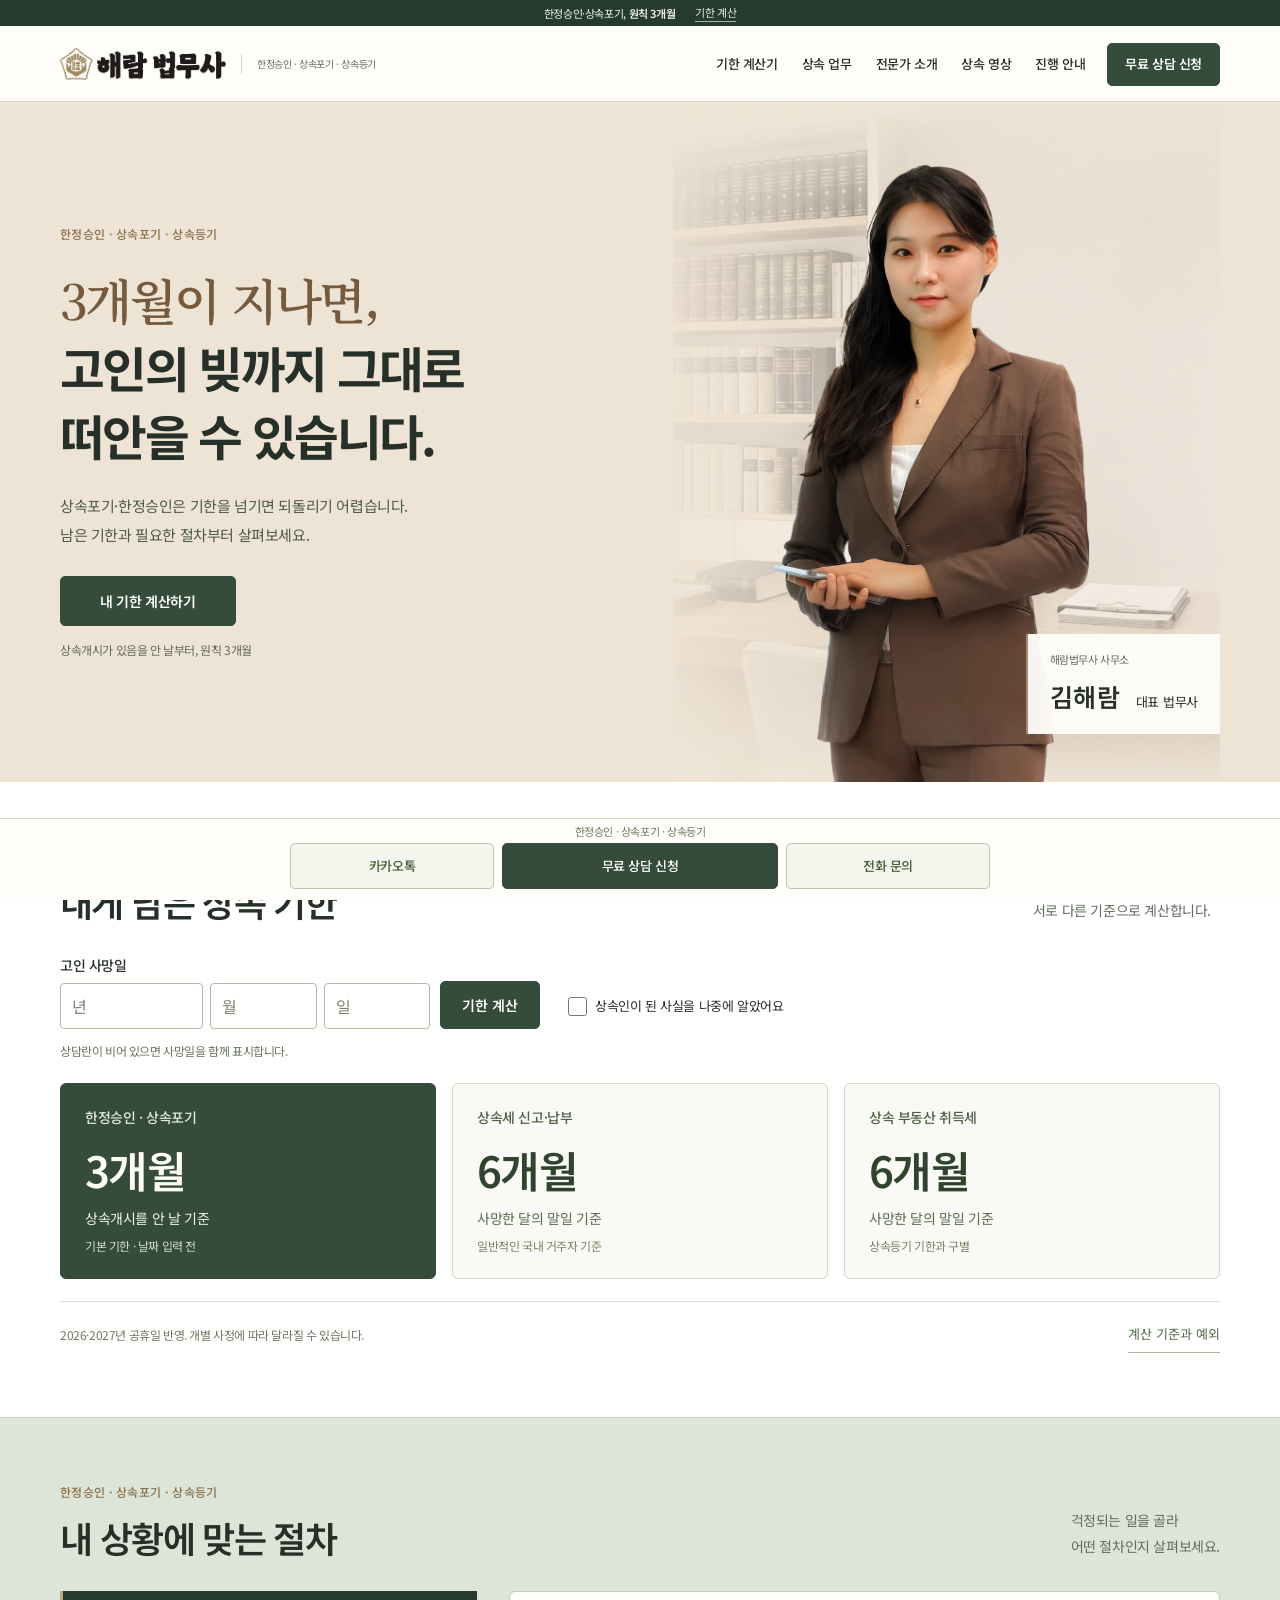
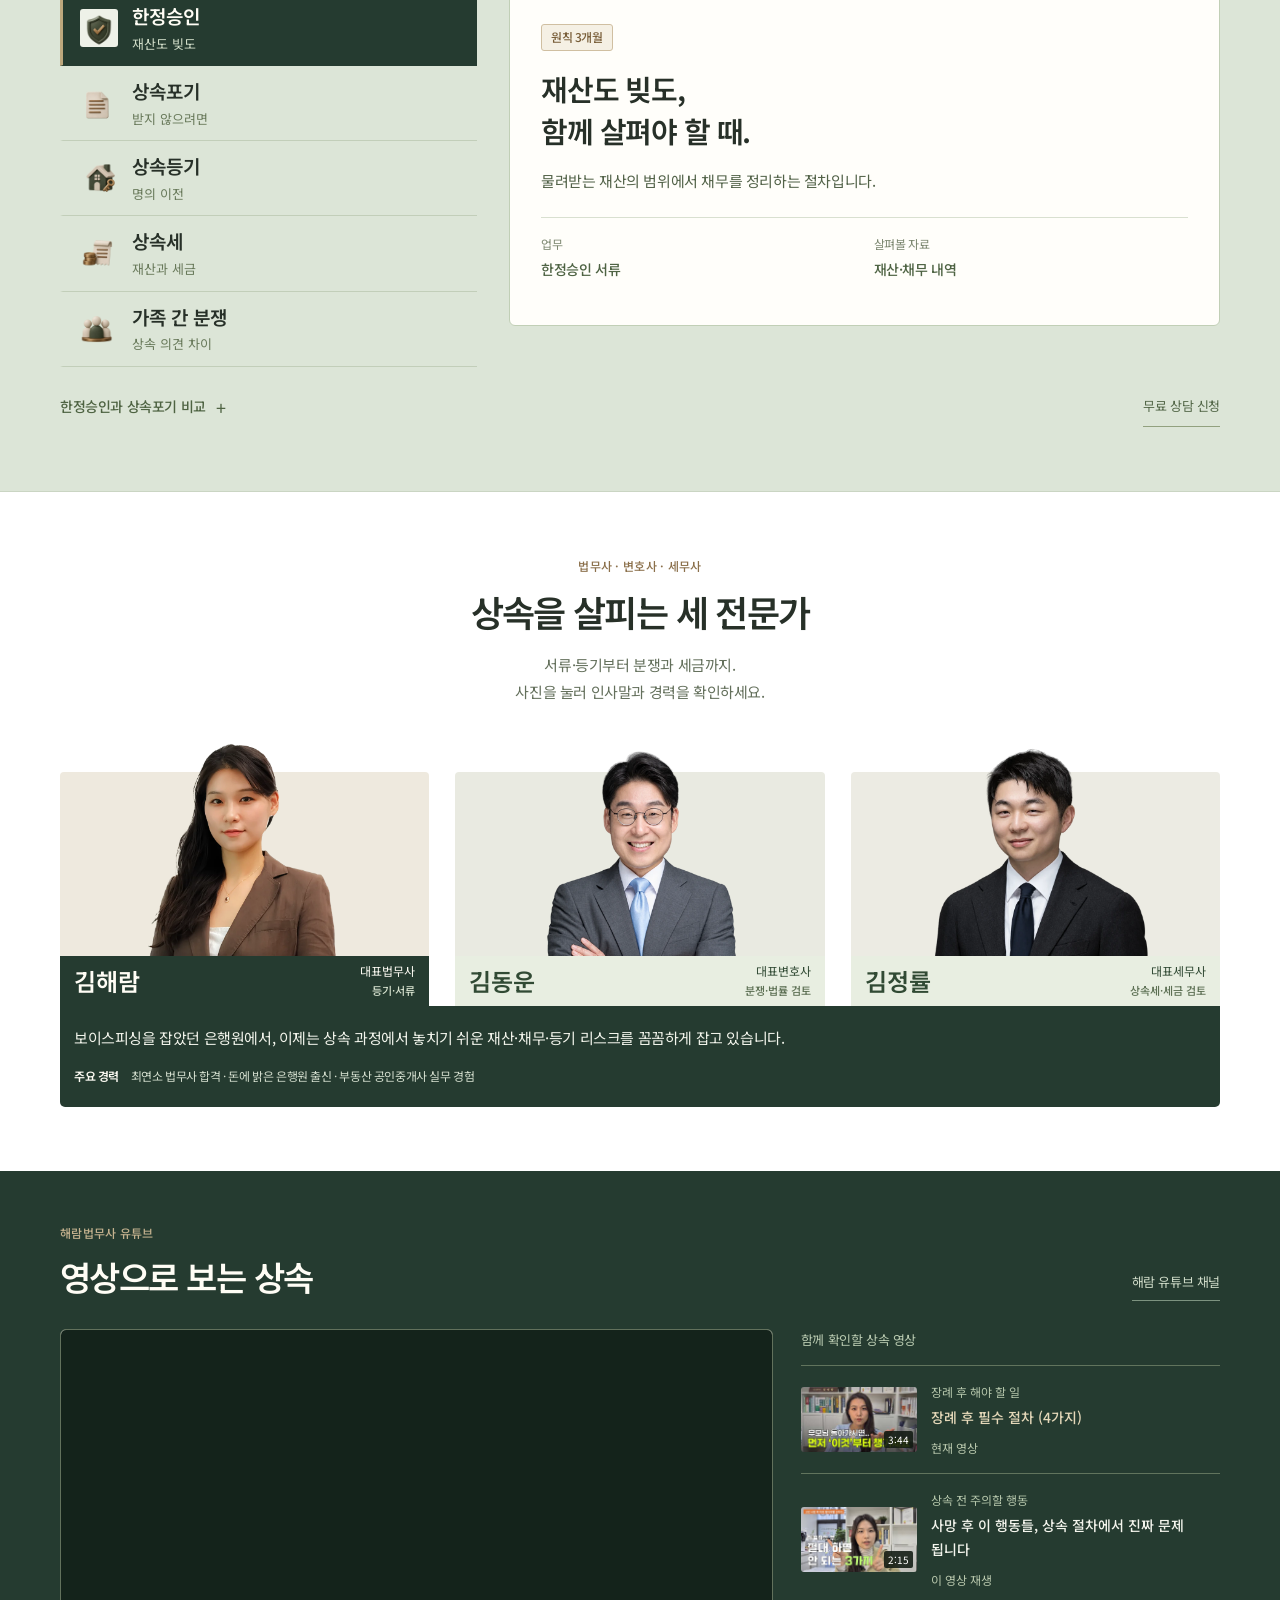
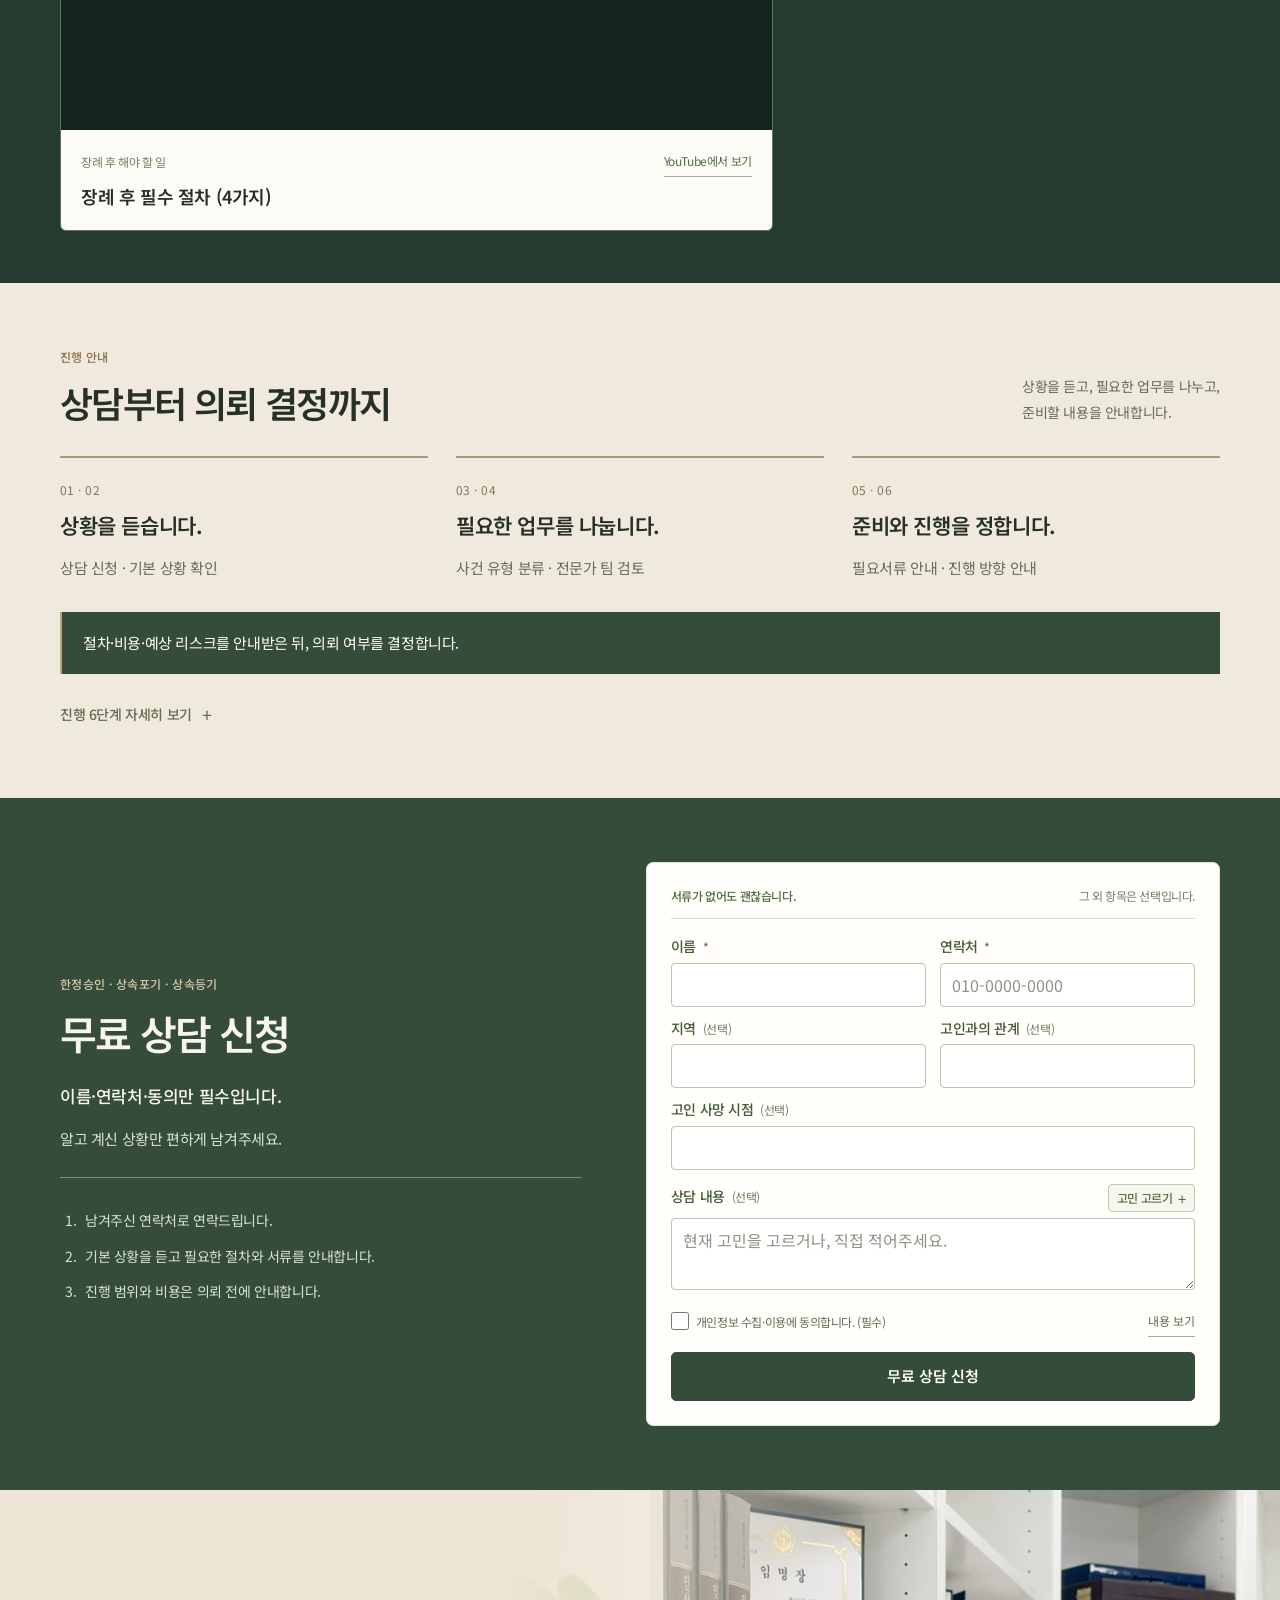
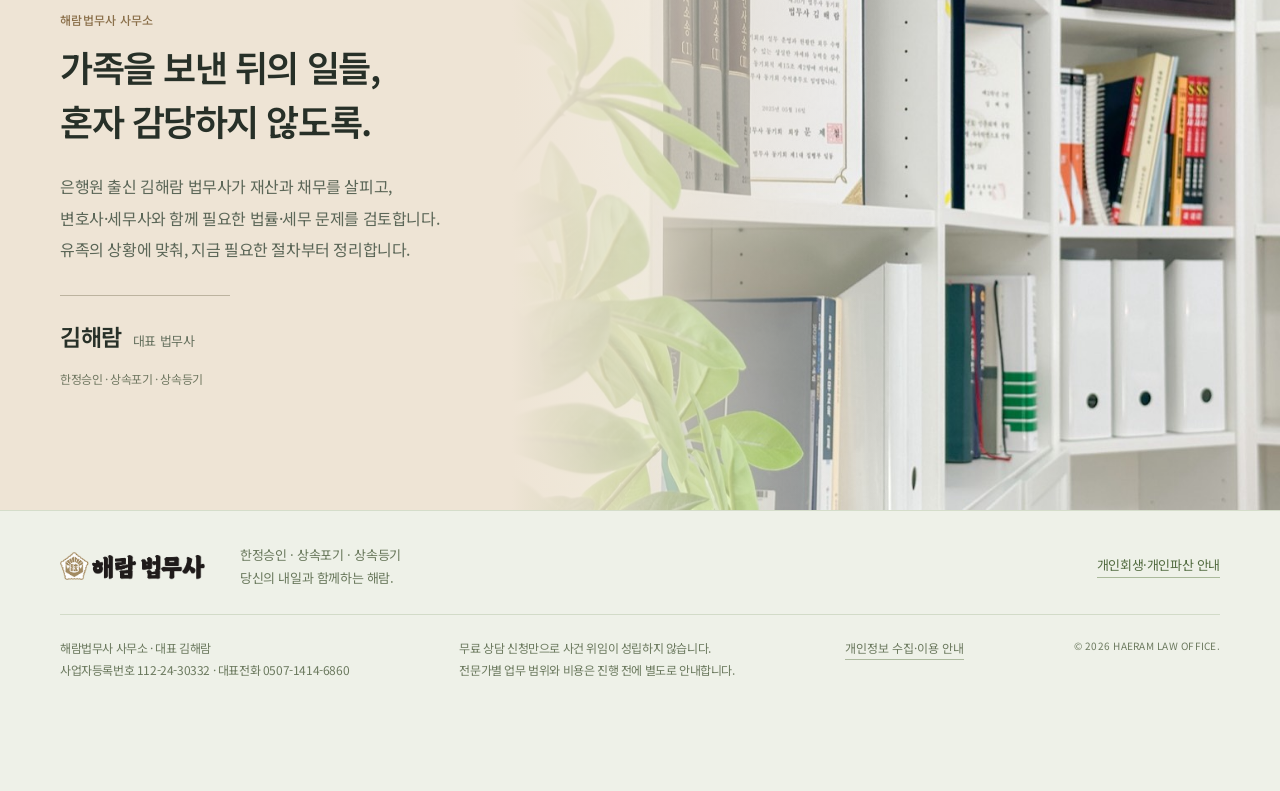
==== commit cf079e18: "Align expert names with profile text across screen sizes" ====
--- a/index.html
+++ b/index.html
@@ -4,7 +4,7 @@
 <meta name="description" content="한정승인·상속포기·상속등기, 내 상황에 필요한 절차와 기한을 확인하세요. 은행원 출신 법무사가 변호사·세무사와 재산·채무·등기·분쟁·세금을 함께 살핍니다. 전화·온라인 무료 상담.">
 <meta property="og:type" content="website"><meta property="og:url" content="https://haeram-law.com/"><meta property="og:title" content="한정승인·상속포기·상속등기 무료 상담 | 해람법무사"><meta property="og:description" content="한정승인·상속포기·상속등기, 내 상황에 필요한 절차와 기한을 확인하세요. 은행원 출신 법무사가 변호사·세무사와 재산·채무·등기·분쟁·세금을 함께 살핍니다. 전화·온라인 무료 상담."><meta property="og:image" content="https://haeram-law.com/assets/social.jpg?v=5"><meta property="og:image:width" content="1200"><meta property="og:image:height" content="630"><meta name="twitter:card" content="summary_large_image">
 <meta name="robots" content="index,follow,max-image-preview:large"><meta name="google-site-verification" content="SmGbr_n41JqSDn8TrXB387cep0vcuhlEyNXavCn6Y3E"><meta name="naver-site-verification" content="73f7965d1865e8f77842482fe371d9d81ecda706"><meta property="og:locale" content="ko_KR"><meta property="og:site_name" content="해람법무사"><meta property="og:image:alt" content="한정승인·상속포기·상속등기 해람법무사"><meta name="twitter:title" content="한정승인·상속포기·상속등기 | 해람법무사"><meta name="twitter:description" content="필요한 절차와 기한부터, 법무사·변호사·세무사가 함께 살핍니다."><meta name="twitter:image" content="https://haeram-law.com/assets/social.jpg">
-<link rel="canonical" href="https://haeram-law.com/"><link rel="icon" href="favicon.ico?v=brand1" sizes="16x16 32x32 48x48 64x64"><link rel="icon" href="favicon.png" type="image/png" sizes="96x96"><link rel="apple-touch-icon" href="apple-touch-icon.png" sizes="180x180"><link rel="preload" as="image" href="assets/portrait.webp"><link rel="preconnect" href="https://fonts.googleapis.com"><link rel="preconnect" href="https://fonts.gstatic.com" crossorigin><link href="https://fonts.googleapis.com/css2?family=Noto+Sans+KR:wght@400;500;600;700;800&amp;family=Noto+Serif+KR:wght@500;600&amp;display=swap" rel="stylesheet"><link rel="stylesheet" href="styles.css?v=14.3"><script src="holidays.js?v=9" defer></script><script src="deadlines.js?v=9" defer></script><script src="date-parts.js?v=6" defer></script><script src="app.js?v=10" defer></script><script src="youtube.js?v=7" defer></script><script src="profiles.js?v=14" defer></script><script src="intake.js?v=16.2" defer></script><script src="tracking.js?v=16" defer></script><script type="application/json" id="analytics-config">{"measurementId":"G-PS0EG83LFG"}</script><script src="analytics.js?v=16.1" defer></script>
+<link rel="canonical" href="https://haeram-law.com/"><link rel="icon" href="favicon.ico?v=brand1" sizes="16x16 32x32 48x48 64x64"><link rel="icon" href="favicon.png" type="image/png" sizes="96x96"><link rel="apple-touch-icon" href="apple-touch-icon.png" sizes="180x180"><link rel="preload" as="image" href="assets/portrait.webp"><link rel="preconnect" href="https://fonts.googleapis.com"><link rel="preconnect" href="https://fonts.gstatic.com" crossorigin><link href="https://fonts.googleapis.com/css2?family=Noto+Sans+KR:wght@400;500;600;700;800&amp;family=Noto+Serif+KR:wght@500;600&amp;display=swap" rel="stylesheet"><link rel="stylesheet" href="styles.css?v=14.4"><script src="holidays.js?v=9" defer></script><script src="deadlines.js?v=9" defer></script><script src="date-parts.js?v=6" defer></script><script src="app.js?v=10" defer></script><script src="youtube.js?v=7" defer></script><script src="profiles.js?v=14" defer></script><script src="intake.js?v=16.2" defer></script><script src="tracking.js?v=16" defer></script><script type="application/json" id="analytics-config">{"measurementId":"G-PS0EG83LFG"}</script><script src="analytics.js?v=16.1" defer></script>
 <script type="application/json" id="intake-config">{"endpoint":"https://script.google.com/macros/s/AKfycbwh_mxqtPUaKv7FtCpkeUJYh4DcP6dZL9_i7BwVmt0P_cNqN9i_0kvjlBFAQnCysMI4/exec","consentVersion":"haeram-inheritance-2026-11-05-v1"}</script>
 <script type="application/ld+json">{"@context":"https://schema.org","@graph":[{"@type":"LegalService","@id":"https://haeram-law.com/#office","name":"해람법무사 사무소","alternateName":"해람법무사","url":"https://haeram-law.com/","logo":{"@type":"ImageObject","url":"https://haeram-law.com/assets/official-logo.png","width":393,"height":76},"image":"https://haeram-law.com/assets/social.jpg","telephone":"+82-507-1414-6860","description":"한정승인·상속포기·상속등기, 내 상황에 필요한 절차와 기한을 확인하세요. 은행원 출신 법무사가 변호사·세무사와 재산·채무·등기·분쟁·세금을 함께 살핍니다. 전화·온라인 무료 상담.","areaServed":{"@type":"Country","name":"대한민국"},"sameAs":["https://www.youtube.com/@해람법무사","https://pf.kakao.com/_vbSSn"],"contactPoint":{"@type":"ContactPoint","telephone":"+82-507-1414-6860","contactType":"상속 상담","availableLanguage":"ko"},"hasOfferCatalog":{"@type":"OfferCatalog","name":"상속 업무","itemListElement":[{"@type":"Offer","itemOffered":{"@id":"https://haeram-law.com/#service-limited"}},{"@type":"Offer","itemOffered":{"@id":"https://haeram-law.com/#service-renounce"}},{"@type":"Offer","itemOffered":{"@id":"https://haeram-law.com/#service-property"}}]}},{"@type":"WebSite","@id":"https://haeram-law.com/#website","url":"https://haeram-law.com/","name":"해람법무사","alternateName":"해람법무사 상속","inLanguage":"ko-KR","publisher":{"@id":"https://haeram-law.com/#office"}},{"@type":"WebPage","@id":"https://haeram-law.com/#webpage","url":"https://haeram-law.com/","name":"한정승인·상속포기·상속등기 무료 상담 | 해람법무사","description":"한정승인·상속포기·상속등기, 내 상황에 필요한 절차와 기한을 확인하세요. 은행원 출신 법무사가 변호사·세무사와 재산·채무·등기·분쟁·세금을 함께 살핍니다. 전화·온라인 무료 상담.","isPartOf":{"@id":"https://haeram-law.com/#website"},"publisher":{"@id":"https://haeram-law.com/#office"},"inLanguage":"ko-KR","primaryImageOfPage":{"@type":"ImageObject","url":"https://haeram-law.com/assets/social.jpg","width":1200,"height":630},"about":[{"@id":"https://haeram-law.com/#service-limited"},{"@id":"https://haeram-law.com/#service-renounce"},{"@id":"https://haeram-law.com/#service-property"}]},{"@type":"Service","@id":"https://haeram-law.com/#service-limited","name":"한정승인","serviceType":"한정승인","url":"https://haeram-law.com/#situations","provider":{"@id":"https://haeram-law.com/#office"},"areaServed":{"@type":"Country","name":"대한민국"}},{"@type":"Service","@id":"https://haeram-law.com/#service-renounce","name":"상속포기","serviceType":"상속포기","url":"https://haeram-law.com/#situations","provider":{"@id":"https://haeram-law.com/#office"},"areaServed":{"@type":"Country","name":"대한민국"}},{"@type":"Service","@id":"https://haeram-law.com/#service-property","name":"상속등기","serviceType":"상속등기","url":"https://haeram-law.com/#situations","provider":{"@id":"https://haeram-law.com/#office"},"areaServed":{"@type":"Country","name":"대한민국"}},{"@type":"Person","@id":"https://haeram-law.com/#haeram","name":"김해람","jobTitle":"대표법무사","url":"https://haeram-law.com/#team"},{"@type":"Person","@id":"https://haeram-law.com/#dongwoon","name":"김동운","jobTitle":"대표변호사","url":"https://haeram-law.com/#team"},{"@type":"Person","@id":"https://haeram-law.com/#jeongryul","name":"김정률","jobTitle":"대표세무사","url":"https://haeram-law.com/#team"}]}</script></head><body><a class="skip-link" href="#main">본문으로 바로가기</a><header class="site-header"><a class="deadline-strip" href="#deadline"><span>한정승인·상속포기, <b>원칙 3개월</b></span><span class="notice-link">기한 계산</span></a><div class="wrap header-inner"><a class="brand" href="#home" aria-label="해람 법무사 처음으로"><img src="assets/official-logo.png" alt="해람 법무사" width="393" height="76"><span>한정승인 · 상속포기 · 상속등기</span></a><nav class="desktop-nav" aria-label="주요 메뉴"><a href="#deadline">기한 계산기</a><a href="#situations">상속 업무</a><a href="#team">전문가 소개</a><a href="#youtube">상속 영상</a><a href="#process">진행 안내</a></nav><a class="header-apply" href="#consult">무료 상담 신청 </a><button class="menu-toggle" type="button" aria-expanded="false" aria-controls="mobile-nav" aria-label="메뉴 열기"><span></span><span></span></button></div><nav class="mobile-nav" id="mobile-nav" aria-label="모바일 메뉴" hidden><a href="#deadline">기한 계산기</a><a href="#situations">상속 업무</a><a href="#team">전문가 소개</a><a href="#youtube">상속 영상</a><a href="#process">진행 안내</a><a href="#consult">무료 상담 신청</a><a href="#contact">해람의 약속</a></nav></header><main id="main"><section class="hero screen" id="home" aria-labelledby="hero-title"><div class="wrap hero-grid"><div class="hero-copy"><p class="eyebrow"> 한정승인 · 상속포기 · 상속등기</p><h1 id="hero-title"><em>3개월이 지나면,</em><br>고인의 빚까지 그대로<br>떠안을 수 있습니다.</h1><p class="hero-description">상속포기·한정승인은 기한을 넘기면 되돌리기 어렵습니다.<br>남은 기한과 필요한 절차부터 살펴보세요.</p><div class="hero-actions"><a class="button dark" href="#deadline">내 기한 계산하기</a></div><p class="quiet-note">상속개시가 있음을 안 날부터, 원칙 3개월</p></div><div class="hero-visual"><div class="hero-office" aria-hidden="true"><img src="assets/office-library-v4.jpg" alt="" width="1000" height="749"></div><img class="hero-portrait" src="assets/portrait.webp" alt="김해람 대표 법무사" width="889" height="2048" fetchpriority="high"><div class="portrait-label"><span>해람법무사 사무소</span><strong>김해람 <small>대표 법무사</small></strong></div></div></div></section>
 <section class="section deadline-section" id="deadline" aria-labelledby="deadline-title"><div class="wrap section-inner">
--- a/styles.css
+++ b/styles.css
@@ -204,6 +204,7 @@
 @media(max-width:800px) and (max-height:740px){.video-list{margin-top:10px}.video-choice{padding-top:8px;padding-bottom:8px}}
 
 /* A portrait is a single selectable tab, with crisp photography and solid identity labels. */
+.team-section{--profile-text-inset:14px}
 .person-card{border:0;border-radius:0;overflow:visible;background:transparent}
 .profile-choice{position:relative;display:block;width:100%;margin:0;padding:0;border:0;border-radius:0;background:transparent;text-align:left;color:var(--ink);line-height:inherit;appearance:none;-webkit-appearance:none;cursor:pointer}
 .profile-choice:focus-visible{outline:2px solid var(--gold);outline-offset:4px}
@@ -214,7 +215,7 @@
 .person-card .person-photo img{top:8px;transform:translate(-50%,-1.5228%);opacity:1;filter:none;mask-image:none;-webkit-mask-image:none}
 .person-card.kim-h .person-photo img{top:8px;transform:translate(-50%,-5.2246%)}
 .person-card.kim-j .person-photo img{top:8px;transform:translate(-50%,-2.9188%)}
-.person-card .person-info{position:absolute;z-index:2;left:0;right:0;bottom:0;height:50px;display:flex;align-items:center;justify-content:space-between;gap:8px;padding:8px 14px;text-align:left;background:#e8eee1;color:#314a34;transition:background-color .15s,color .15s}
+.person-card .person-info{position:absolute;z-index:2;left:0;right:0;bottom:0;height:50px;display:flex;align-items:center;justify-content:space-between;gap:8px;padding:8px var(--profile-text-inset);text-align:left;background:#e8eee1;color:#314a34;transition:background-color .15s,color .15s}
 .person-card .person-name{flex-shrink:0;font-size:24px;font-weight:600;line-height:1.25}
 .person-card .person-meta{display:block;min-width:0;text-align:right;line-height:1.4}
 .person-card .person-role{display:block;font-size:12px;font-weight:400;white-space:nowrap}
@@ -225,9 +226,9 @@
 .profile-details:has(.profile-detail:not([hidden])){margin-top:0}
 .profile-detail{padding:0;border:0;border-radius:0 0 5px 5px;background:var(--forest);color:#fffdf5;overflow:hidden}
 .profile-detail:focus-visible{outline:2px solid var(--gold);outline-offset:4px}
-.profile-detail blockquote{max-width:none;padding:0;margin:18px 22px 13px}
+.profile-detail blockquote{max-width:none;padding:0;margin:18px var(--profile-text-inset) 13px}
 .profile-detail blockquote p{font-size:15px;line-height:1.85;color:#f3f5ec}
-.profile-career-line{padding:0 22px 20px;font-size:12px;line-height:1.85;color:#d5dfcf;word-break:keep-all}
+.profile-career-line{padding:0 var(--profile-text-inset) 20px;font-size:12px;line-height:1.85;color:#d5dfcf;word-break:keep-all}
 .career-label{font-weight:600;color:#fffdf5;margin-right:9px}
 @media(min-width:801px){
  .person-card .person-photo img{width:min(57.375%,222.75px)}
@@ -240,24 +241,27 @@
  .person-card .person-photo img{width:95.175%}
  .person-card.kim-h .person-photo img{width:123%}
  .person-card.kim-j .person-photo img{width:103.5%}
- .person-card .person-info{height:46px;padding:8px;gap:3px}
+ .team-section{--profile-text-inset:8px}
+ .person-card .person-info{height:46px;padding:8px var(--profile-text-inset);gap:3px}
  .person-card .person-name{font-size:clamp(14px,3.65vw,20px)}
  .person-card .person-role{font-size:clamp(9px,2.3vw,11px)}
  .person-card .person-responsibility{font-size:clamp(8px,2.1vw,10px);margin-top:2px;letter-spacing:-.035em}
- .profile-detail blockquote{margin:15px 18px 11px}
+ .profile-detail blockquote{margin:15px var(--profile-text-inset) 11px}
  .profile-detail blockquote p{font-size:14px;line-height:1.8}
- .profile-career-line{padding:0 18px 17px;font-size:12px;line-height:1.8}
+ .profile-career-line{padding:0 var(--profile-text-inset) 17px;font-size:12px;line-height:1.8}
  .career-label{margin-right:6px}
 }
 @media(max-width:480px){
- .person-card .person-info{height:38px;padding:8px 6px}
+ .team-section{--profile-text-inset:6px}
+ .person-card .person-info{height:38px;padding:8px var(--profile-text-inset)}
  .person-card .person-responsibility{display:none}
 }
 @media(max-width:360px){
- .person-card .person-info{padding:8px 5px}
+ .team-section{--profile-text-inset:5px}
+ .person-card .person-info{padding:8px var(--profile-text-inset)}
  .person-card .person-name{font-size:13px}
  .person-card .person-role{font-size:9px}
  .person-card .person-lead{display:none}
- .profile-detail blockquote{margin:14px 14px 10px}
- .profile-career-line{padding:0 14px 15px}
-}
+ .profile-detail blockquote{margin:14px var(--profile-text-inset) 10px}
+ .profile-career-line{padding:0 var(--profile-text-inset) 15px}
+}
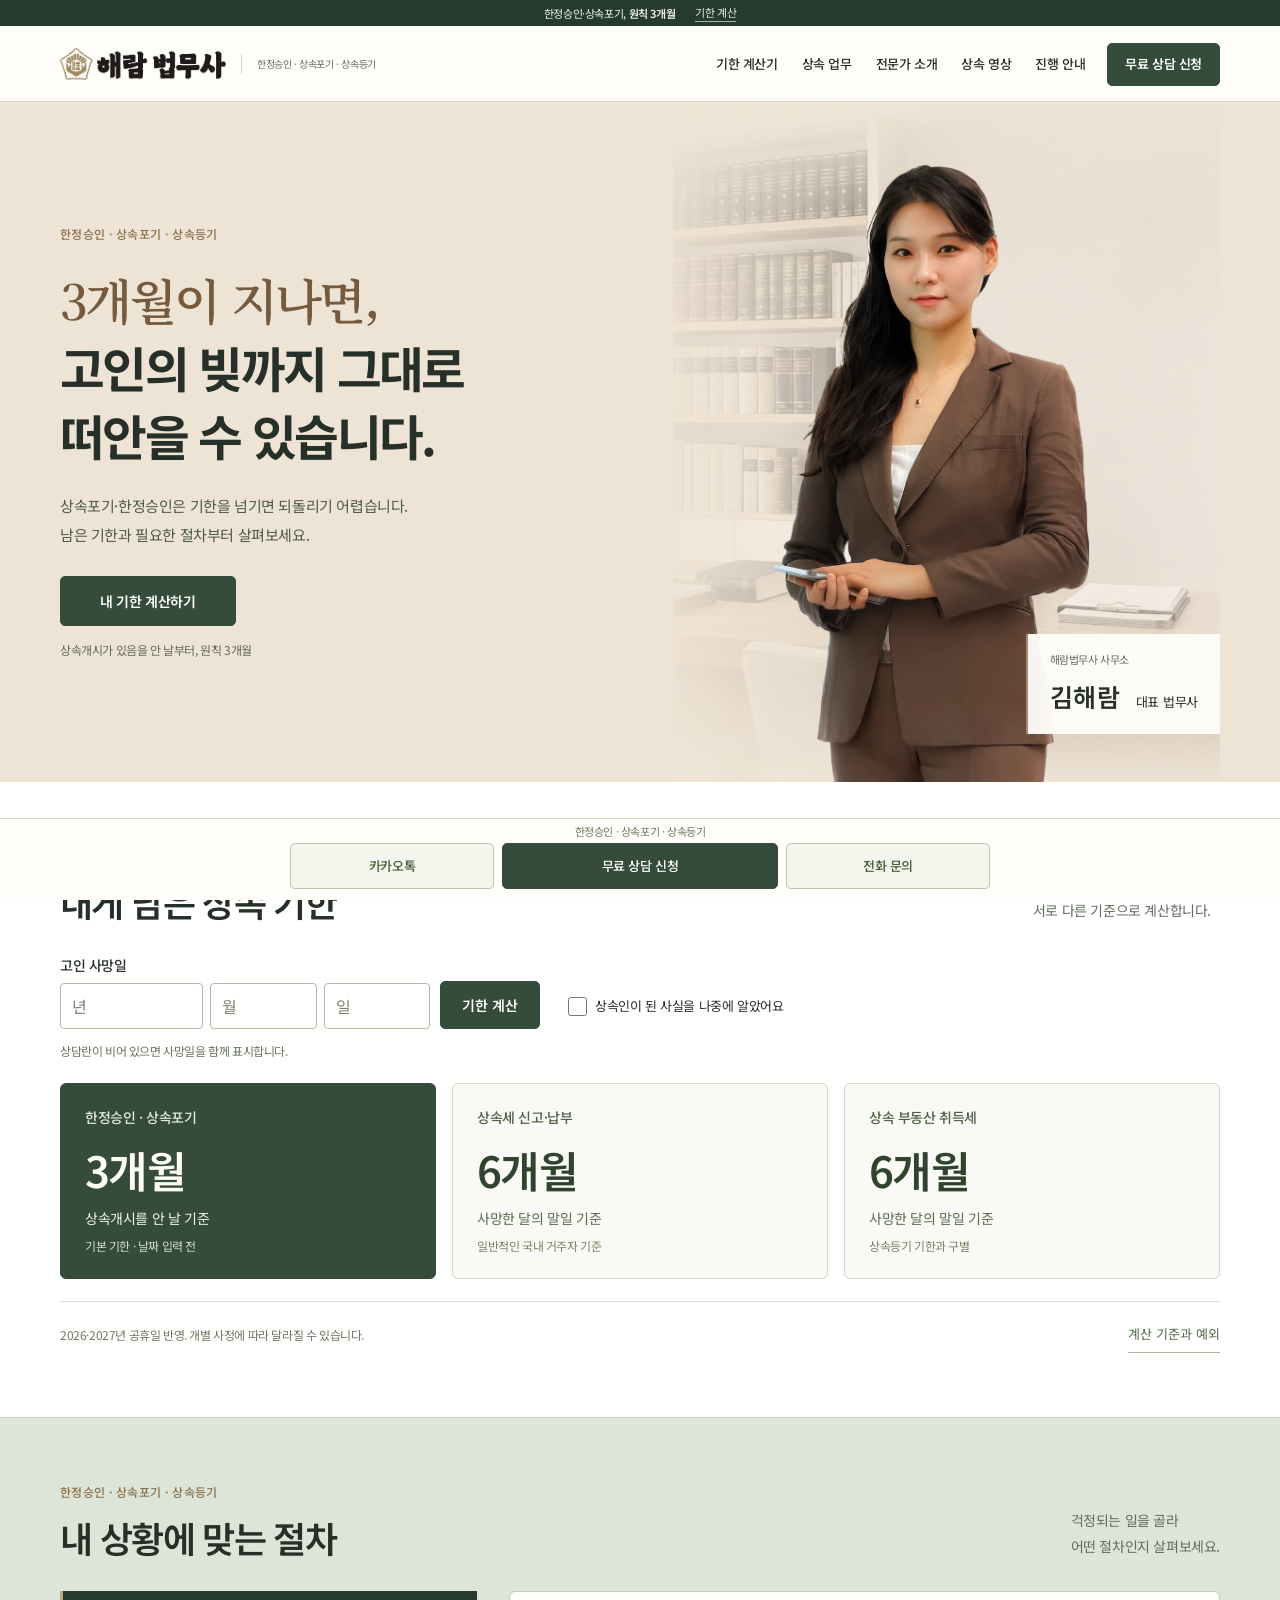
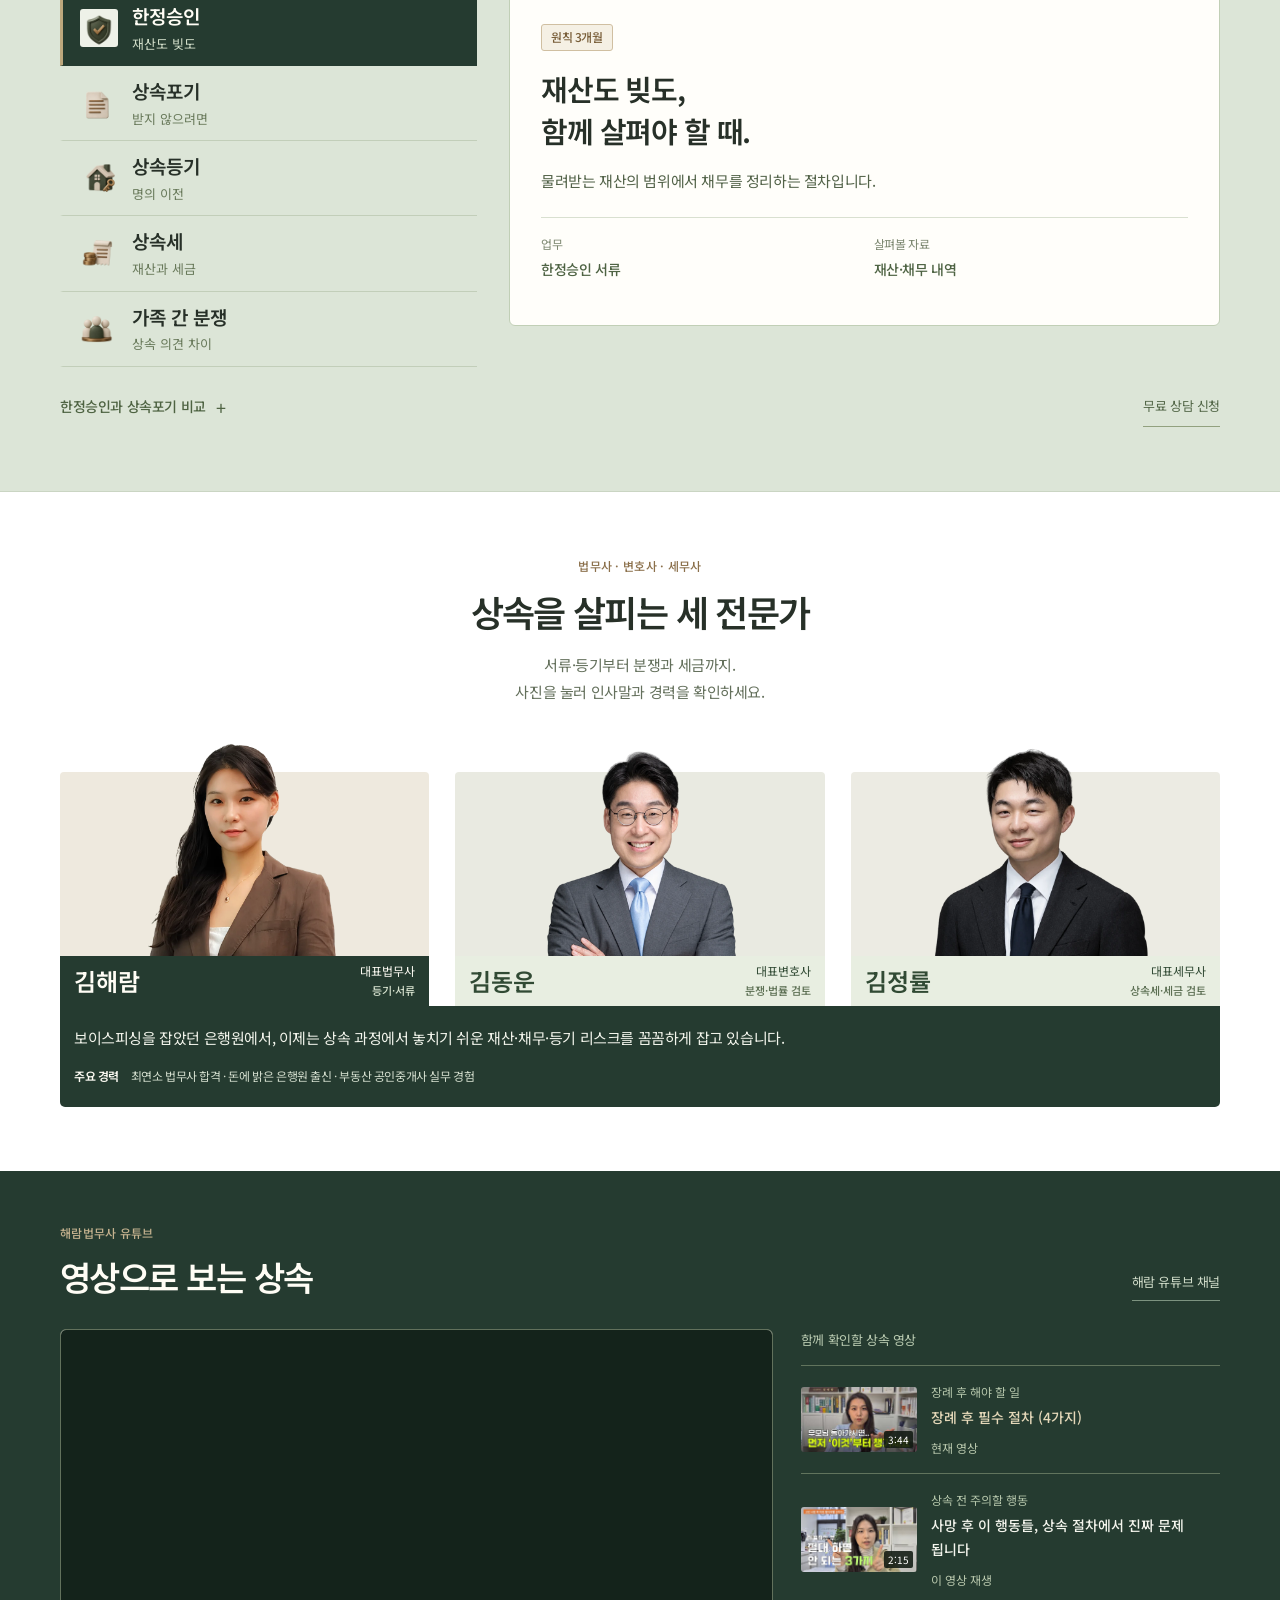
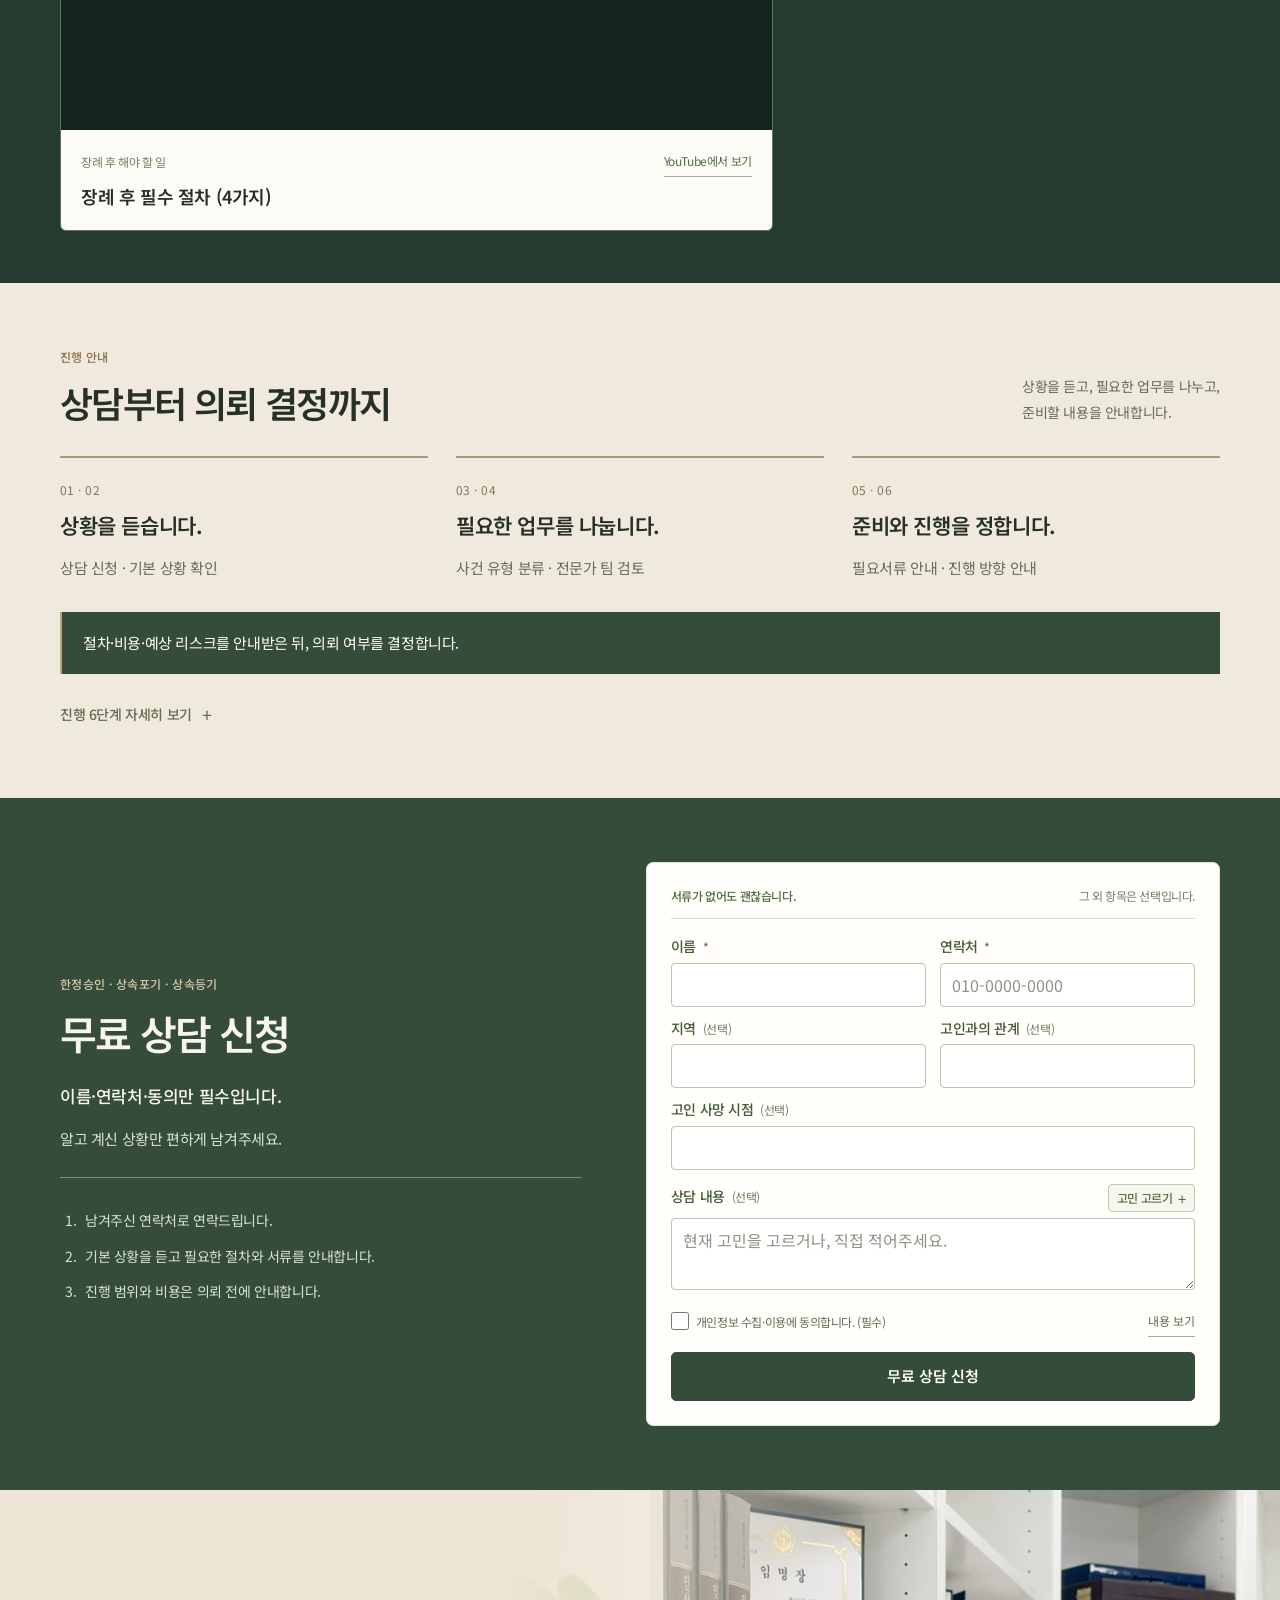
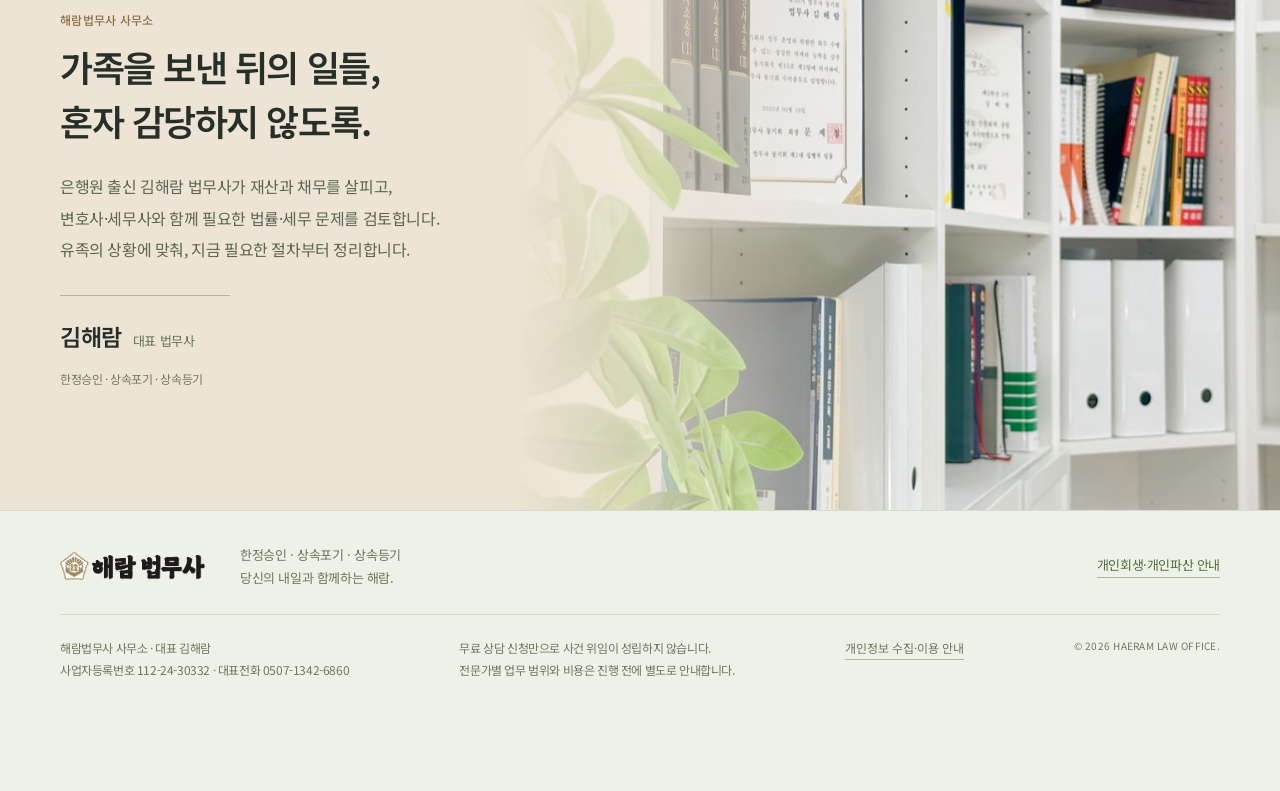
==== commit 5fd3e25f: "Use dedicated website SmartCall number for inheritance" ====
--- a/index.html
+++ b/index.html
@@ -4,9 +4,9 @@
 <meta name="description" content="한정승인·상속포기·상속등기, 내 상황에 필요한 절차와 기한을 확인하세요. 은행원 출신 법무사가 변호사·세무사와 재산·채무·등기·분쟁·세금을 함께 살핍니다. 전화·온라인 무료 상담.">
 <meta property="og:type" content="website"><meta property="og:url" content="https://haeram-law.com/"><meta property="og:title" content="한정승인·상속포기·상속등기 무료 상담 | 해람법무사"><meta property="og:description" content="한정승인·상속포기·상속등기, 내 상황에 필요한 절차와 기한을 확인하세요. 은행원 출신 법무사가 변호사·세무사와 재산·채무·등기·분쟁·세금을 함께 살핍니다. 전화·온라인 무료 상담."><meta property="og:image" content="https://haeram-law.com/assets/social.jpg?v=5"><meta property="og:image:width" content="1200"><meta property="og:image:height" content="630"><meta name="twitter:card" content="summary_large_image">
 <meta name="robots" content="index,follow,max-image-preview:large"><meta name="google-site-verification" content="SmGbr_n41JqSDn8TrXB387cep0vcuhlEyNXavCn6Y3E"><meta name="naver-site-verification" content="73f7965d1865e8f77842482fe371d9d81ecda706"><meta property="og:locale" content="ko_KR"><meta property="og:site_name" content="해람법무사"><meta property="og:image:alt" content="한정승인·상속포기·상속등기 해람법무사"><meta name="twitter:title" content="한정승인·상속포기·상속등기 | 해람법무사"><meta name="twitter:description" content="필요한 절차와 기한부터, 법무사·변호사·세무사가 함께 살핍니다."><meta name="twitter:image" content="https://haeram-law.com/assets/social.jpg">
-<link rel="canonical" href="https://haeram-law.com/"><link rel="icon" href="favicon.ico?v=brand1" sizes="16x16 32x32 48x48 64x64"><link rel="icon" href="favicon.png" type="image/png" sizes="96x96"><link rel="apple-touch-icon" href="apple-touch-icon.png" sizes="180x180"><link rel="preload" as="image" href="assets/portrait.webp"><link rel="preconnect" href="https://fonts.googleapis.com"><link rel="preconnect" href="https://fonts.gstatic.com" crossorigin><link href="https://fonts.googleapis.com/css2?family=Noto+Sans+KR:wght@400;500;600;700;800&amp;family=Noto+Serif+KR:wght@500;600&amp;display=swap" rel="stylesheet"><link rel="stylesheet" href="styles.css?v=14.4"><script src="holidays.js?v=9" defer></script><script src="deadlines.js?v=9" defer></script><script src="date-parts.js?v=6" defer></script><script src="app.js?v=10" defer></script><script src="youtube.js?v=7" defer></script><script src="profiles.js?v=14" defer></script><script src="intake.js?v=16.2" defer></script><script src="tracking.js?v=16" defer></script><script type="application/json" id="analytics-config">{"measurementId":"G-PS0EG83LFG"}</script><script src="analytics.js?v=16.1" defer></script>
+<link rel="canonical" href="https://haeram-law.com/"><link rel="icon" href="favicon.ico?v=brand1" sizes="16x16 32x32 48x48 64x64"><link rel="icon" href="favicon.png" type="image/png" sizes="96x96"><link rel="apple-touch-icon" href="apple-touch-icon.png" sizes="180x180"><link rel="preload" as="image" href="assets/portrait.webp"><link rel="preconnect" href="https://fonts.googleapis.com"><link rel="preconnect" href="https://fonts.gstatic.com" crossorigin><link href="https://fonts.googleapis.com/css2?family=Noto+Sans+KR:wght@400;500;600;700;800&amp;family=Noto+Serif+KR:wght@500;600&amp;display=swap" rel="stylesheet"><link rel="stylesheet" href="styles.css?v=14.4"><script src="holidays.js?v=9" defer></script><script src="deadlines.js?v=9" defer></script><script src="date-parts.js?v=6" defer></script><script src="app.js?v=14.5-phone" defer></script><script src="youtube.js?v=7" defer></script><script src="profiles.js?v=14" defer></script><script src="intake.js?v=16.2" defer></script><script src="tracking.js?v=16" defer></script><script type="application/json" id="analytics-config">{"measurementId":"G-PS0EG83LFG"}</script><script src="analytics.js?v=16.3" defer></script>
 <script type="application/json" id="intake-config">{"endpoint":"https://script.google.com/macros/s/AKfycbwh_mxqtPUaKv7FtCpkeUJYh4DcP6dZL9_i7BwVmt0P_cNqN9i_0kvjlBFAQnCysMI4/exec","consentVersion":"haeram-inheritance-2026-11-05-v1"}</script>
-<script type="application/ld+json">{"@context":"https://schema.org","@graph":[{"@type":"LegalService","@id":"https://haeram-law.com/#office","name":"해람법무사 사무소","alternateName":"해람법무사","url":"https://haeram-law.com/","logo":{"@type":"ImageObject","url":"https://haeram-law.com/assets/official-logo.png","width":393,"height":76},"image":"https://haeram-law.com/assets/social.jpg","telephone":"+82-507-1414-6860","description":"한정승인·상속포기·상속등기, 내 상황에 필요한 절차와 기한을 확인하세요. 은행원 출신 법무사가 변호사·세무사와 재산·채무·등기·분쟁·세금을 함께 살핍니다. 전화·온라인 무료 상담.","areaServed":{"@type":"Country","name":"대한민국"},"sameAs":["https://www.youtube.com/@해람법무사","https://pf.kakao.com/_vbSSn"],"contactPoint":{"@type":"ContactPoint","telephone":"+82-507-1414-6860","contactType":"상속 상담","availableLanguage":"ko"},"hasOfferCatalog":{"@type":"OfferCatalog","name":"상속 업무","itemListElement":[{"@type":"Offer","itemOffered":{"@id":"https://haeram-law.com/#service-limited"}},{"@type":"Offer","itemOffered":{"@id":"https://haeram-law.com/#service-renounce"}},{"@type":"Offer","itemOffered":{"@id":"https://haeram-law.com/#service-property"}}]}},{"@type":"WebSite","@id":"https://haeram-law.com/#website","url":"https://haeram-law.com/","name":"해람법무사","alternateName":"해람법무사 상속","inLanguage":"ko-KR","publisher":{"@id":"https://haeram-law.com/#office"}},{"@type":"WebPage","@id":"https://haeram-law.com/#webpage","url":"https://haeram-law.com/","name":"한정승인·상속포기·상속등기 무료 상담 | 해람법무사","description":"한정승인·상속포기·상속등기, 내 상황에 필요한 절차와 기한을 확인하세요. 은행원 출신 법무사가 변호사·세무사와 재산·채무·등기·분쟁·세금을 함께 살핍니다. 전화·온라인 무료 상담.","isPartOf":{"@id":"https://haeram-law.com/#website"},"publisher":{"@id":"https://haeram-law.com/#office"},"inLanguage":"ko-KR","primaryImageOfPage":{"@type":"ImageObject","url":"https://haeram-law.com/assets/social.jpg","width":1200,"height":630},"about":[{"@id":"https://haeram-law.com/#service-limited"},{"@id":"https://haeram-law.com/#service-renounce"},{"@id":"https://haeram-law.com/#service-property"}]},{"@type":"Service","@id":"https://haeram-law.com/#service-limited","name":"한정승인","serviceType":"한정승인","url":"https://haeram-law.com/#situations","provider":{"@id":"https://haeram-law.com/#office"},"areaServed":{"@type":"Country","name":"대한민국"}},{"@type":"Service","@id":"https://haeram-law.com/#service-renounce","name":"상속포기","serviceType":"상속포기","url":"https://haeram-law.com/#situations","provider":{"@id":"https://haeram-law.com/#office"},"areaServed":{"@type":"Country","name":"대한민국"}},{"@type":"Service","@id":"https://haeram-law.com/#service-property","name":"상속등기","serviceType":"상속등기","url":"https://haeram-law.com/#situations","provider":{"@id":"https://haeram-law.com/#office"},"areaServed":{"@type":"Country","name":"대한민국"}},{"@type":"Person","@id":"https://haeram-law.com/#haeram","name":"김해람","jobTitle":"대표법무사","url":"https://haeram-law.com/#team"},{"@type":"Person","@id":"https://haeram-law.com/#dongwoon","name":"김동운","jobTitle":"대표변호사","url":"https://haeram-law.com/#team"},{"@type":"Person","@id":"https://haeram-law.com/#jeongryul","name":"김정률","jobTitle":"대표세무사","url":"https://haeram-law.com/#team"}]}</script></head><body><a class="skip-link" href="#main">본문으로 바로가기</a><header class="site-header"><a class="deadline-strip" href="#deadline"><span>한정승인·상속포기, <b>원칙 3개월</b></span><span class="notice-link">기한 계산</span></a><div class="wrap header-inner"><a class="brand" href="#home" aria-label="해람 법무사 처음으로"><img src="assets/official-logo.png" alt="해람 법무사" width="393" height="76"><span>한정승인 · 상속포기 · 상속등기</span></a><nav class="desktop-nav" aria-label="주요 메뉴"><a href="#deadline">기한 계산기</a><a href="#situations">상속 업무</a><a href="#team">전문가 소개</a><a href="#youtube">상속 영상</a><a href="#process">진행 안내</a></nav><a class="header-apply" href="#consult">무료 상담 신청 </a><button class="menu-toggle" type="button" aria-expanded="false" aria-controls="mobile-nav" aria-label="메뉴 열기"><span></span><span></span></button></div><nav class="mobile-nav" id="mobile-nav" aria-label="모바일 메뉴" hidden><a href="#deadline">기한 계산기</a><a href="#situations">상속 업무</a><a href="#team">전문가 소개</a><a href="#youtube">상속 영상</a><a href="#process">진행 안내</a><a href="#consult">무료 상담 신청</a><a href="#contact">해람의 약속</a></nav></header><main id="main"><section class="hero screen" id="home" aria-labelledby="hero-title"><div class="wrap hero-grid"><div class="hero-copy"><p class="eyebrow"> 한정승인 · 상속포기 · 상속등기</p><h1 id="hero-title"><em>3개월이 지나면,</em><br>고인의 빚까지 그대로<br>떠안을 수 있습니다.</h1><p class="hero-description">상속포기·한정승인은 기한을 넘기면 되돌리기 어렵습니다.<br>남은 기한과 필요한 절차부터 살펴보세요.</p><div class="hero-actions"><a class="button dark" href="#deadline">내 기한 계산하기</a></div><p class="quiet-note">상속개시가 있음을 안 날부터, 원칙 3개월</p></div><div class="hero-visual"><div class="hero-office" aria-hidden="true"><img src="assets/office-library-v4.jpg" alt="" width="1000" height="749"></div><img class="hero-portrait" src="assets/portrait.webp" alt="김해람 대표 법무사" width="889" height="2048" fetchpriority="high"><div class="portrait-label"><span>해람법무사 사무소</span><strong>김해람 <small>대표 법무사</small></strong></div></div></div></section>
+<script type="application/ld+json">{"@context":"https://schema.org","@graph":[{"@type":"LegalService","@id":"https://haeram-law.com/#office","name":"해람법무사 사무소","alternateName":"해람법무사","url":"https://haeram-law.com/","logo":{"@type":"ImageObject","url":"https://haeram-law.com/assets/official-logo.png","width":393,"height":76},"image":"https://haeram-law.com/assets/social.jpg","telephone":"+82-507-1342-6860","description":"한정승인·상속포기·상속등기, 내 상황에 필요한 절차와 기한을 확인하세요. 은행원 출신 법무사가 변호사·세무사와 재산·채무·등기·분쟁·세금을 함께 살핍니다. 전화·온라인 무료 상담.","areaServed":{"@type":"Country","name":"대한민국"},"sameAs":["https://www.youtube.com/@해람법무사","https://pf.kakao.com/_vbSSn"],"contactPoint":{"@type":"ContactPoint","telephone":"+82-507-1342-6860","contactType":"상속 상담","availableLanguage":"ko"},"hasOfferCatalog":{"@type":"OfferCatalog","name":"상속 업무","itemListElement":[{"@type":"Offer","itemOffered":{"@id":"https://haeram-law.com/#service-limited"}},{"@type":"Offer","itemOffered":{"@id":"https://haeram-law.com/#service-renounce"}},{"@type":"Offer","itemOffered":{"@id":"https://haeram-law.com/#service-property"}}]}},{"@type":"WebSite","@id":"https://haeram-law.com/#website","url":"https://haeram-law.com/","name":"해람법무사","alternateName":"해람법무사 상속","inLanguage":"ko-KR","publisher":{"@id":"https://haeram-law.com/#office"}},{"@type":"WebPage","@id":"https://haeram-law.com/#webpage","url":"https://haeram-law.com/","name":"한정승인·상속포기·상속등기 무료 상담 | 해람법무사","description":"한정승인·상속포기·상속등기, 내 상황에 필요한 절차와 기한을 확인하세요. 은행원 출신 법무사가 변호사·세무사와 재산·채무·등기·분쟁·세금을 함께 살핍니다. 전화·온라인 무료 상담.","isPartOf":{"@id":"https://haeram-law.com/#website"},"publisher":{"@id":"https://haeram-law.com/#office"},"inLanguage":"ko-KR","primaryImageOfPage":{"@type":"ImageObject","url":"https://haeram-law.com/assets/social.jpg","width":1200,"height":630},"about":[{"@id":"https://haeram-law.com/#service-limited"},{"@id":"https://haeram-law.com/#service-renounce"},{"@id":"https://haeram-law.com/#service-property"}]},{"@type":"Service","@id":"https://haeram-law.com/#service-limited","name":"한정승인","serviceType":"한정승인","url":"https://haeram-law.com/#situations","provider":{"@id":"https://haeram-law.com/#office"},"areaServed":{"@type":"Country","name":"대한민국"}},{"@type":"Service","@id":"https://haeram-law.com/#service-renounce","name":"상속포기","serviceType":"상속포기","url":"https://haeram-law.com/#situations","provider":{"@id":"https://haeram-law.com/#office"},"areaServed":{"@type":"Country","name":"대한민국"}},{"@type":"Service","@id":"https://haeram-law.com/#service-property","name":"상속등기","serviceType":"상속등기","url":"https://haeram-law.com/#situations","provider":{"@id":"https://haeram-law.com/#office"},"areaServed":{"@type":"Country","name":"대한민국"}},{"@type":"Person","@id":"https://haeram-law.com/#haeram","name":"김해람","jobTitle":"대표법무사","url":"https://haeram-law.com/#team"},{"@type":"Person","@id":"https://haeram-law.com/#dongwoon","name":"김동운","jobTitle":"대표변호사","url":"https://haeram-law.com/#team"},{"@type":"Person","@id":"https://haeram-law.com/#jeongryul","name":"김정률","jobTitle":"대표세무사","url":"https://haeram-law.com/#team"}]}</script></head><body><a class="skip-link" href="#main">본문으로 바로가기</a><header class="site-header"><a class="deadline-strip" href="#deadline"><span>한정승인·상속포기, <b>원칙 3개월</b></span><span class="notice-link">기한 계산</span></a><div class="wrap header-inner"><a class="brand" href="#home" aria-label="해람 법무사 처음으로"><img src="assets/official-logo.png" alt="해람 법무사" width="393" height="76"><span>한정승인 · 상속포기 · 상속등기</span></a><nav class="desktop-nav" aria-label="주요 메뉴"><a href="#deadline">기한 계산기</a><a href="#situations">상속 업무</a><a href="#team">전문가 소개</a><a href="#youtube">상속 영상</a><a href="#process">진행 안내</a></nav><a class="header-apply" href="#consult">무료 상담 신청 </a><button class="menu-toggle" type="button" aria-expanded="false" aria-controls="mobile-nav" aria-label="메뉴 열기"><span></span><span></span></button></div><nav class="mobile-nav" id="mobile-nav" aria-label="모바일 메뉴" hidden><a href="#deadline">기한 계산기</a><a href="#situations">상속 업무</a><a href="#team">전문가 소개</a><a href="#youtube">상속 영상</a><a href="#process">진행 안내</a><a href="#consult">무료 상담 신청</a><a href="#contact">해람의 약속</a></nav></header><main id="main"><section class="hero screen" id="home" aria-labelledby="hero-title"><div class="wrap hero-grid"><div class="hero-copy"><p class="eyebrow"> 한정승인 · 상속포기 · 상속등기</p><h1 id="hero-title"><em>3개월이 지나면,</em><br>고인의 빚까지 그대로<br>떠안을 수 있습니다.</h1><p class="hero-description">상속포기·한정승인은 기한을 넘기면 되돌리기 어렵습니다.<br>남은 기한과 필요한 절차부터 살펴보세요.</p><div class="hero-actions"><a class="button dark" href="#deadline">내 기한 계산하기</a></div><p class="quiet-note">상속개시가 있음을 안 날부터, 원칙 3개월</p></div><div class="hero-visual"><div class="hero-office" aria-hidden="true"><img src="assets/office-library-v4.jpg" alt="" width="1000" height="749"></div><img class="hero-portrait" src="assets/portrait.webp" alt="김해람 대표 법무사" width="889" height="2048" fetchpriority="high"><div class="portrait-label"><span>해람법무사 사무소</span><strong>김해람 <small>대표 법무사</small></strong></div></div></div></section>
 <section class="section deadline-section" id="deadline" aria-labelledby="deadline-title"><div class="wrap section-inner">
 <div class="split-heading"><div><p class="eyebrow">상속 기한 계산기</p><h2 id="deadline-title">내게 남은 상속 기한</h2></div><p class="heading-note">한정승인·상속포기와 세금 기한은<br>서로 다른 기준으로 계산합니다.</p></div>
 <form id="deadline-form" class="date-form"><div class="date-main"><fieldset class="date-parts-field" id="death-field"><legend>고인 사망일</legend><div class="date-parts" data-date-parts="death"><select id="death-year" data-part="year" aria-label="고인 사망일 연도" required><option value="">년</option></select><select id="death-month" data-part="month" aria-label="고인 사망일 월" required><option value="">월</option></select><select id="death-day" data-part="day" aria-label="고인 사망일 일" required><option value="">일</option></select></div><input type="hidden" id="death-date"></fieldset><button class="button dark" type="submit">기한 계산</button></div><div class="awareness-row"><label class="awareness-toggle"><input type="checkbox" id="different-awareness" aria-label="상속인이 된 사실을 나중에 알았어요"><span>상속인이 된 사실을 나중에 알았어요</span></label><fieldset class="date-parts-field" id="awareness-field" hidden disabled><legend>상속개시가 있음을 안 날</legend><div class="date-parts" data-date-parts="awareness"><select id="awareness-year" data-part="year" aria-label="상속개시가 있음을 안 날 연도" required><option value="">년</option></select><select id="awareness-month" data-part="month" aria-label="상속개시가 있음을 안 날 월" required><option value="">월</option></select><select id="awareness-day" data-part="day" aria-label="상속개시가 있음을 안 날 일" required><option value="">일</option></select></div><input type="hidden" id="awareness-date"></fieldset></div><p id="date-help">상담란이 비어 있으면 사망일을 함께 표시합니다.</p><p class="form-error" id="date-error" role="alert"></p></form>
@@ -21,4 +21,4 @@
 <section class="section inheritance-videos" id="youtube" aria-labelledby="youtube-title"><div class="wrap section-inner"><div class="video-heading"><div><p class="eyebrow">해람법무사 유튜브</p><h2 id="youtube-title">영상으로 보는 상속</h2></div><a class="video-channel" href="https://www.youtube.com/@%ED%95%B4%EB%9E%8C%EB%B2%95%EB%AC%B4%EC%82%AC" target="_blank" rel="noopener">해람 유튜브 채널</a></div><div class="video-layout"><div class="video-feature"><div class="video-player"><iframe id="inheritance-youtube-player" src="https://www.youtube.com/embed/FYYGHho6B8s?rel=0&amp;playsinline=1" title="해람법무사 — 장례 후 필수 절차 (4가지)" width="800" height="450" loading="lazy" referrerpolicy="strict-origin-when-cross-origin" allow="accelerometer; autoplay; clipboard-write; encrypted-media; gyroscope; picture-in-picture; web-share" allowfullscreen></iframe></div><div class="video-caption"><div class="video-meta"><span id="inheritance-video-topic">장례 후 해야 할 일</span><a id="inheritance-video-watch" href="https://www.youtube.com/watch?v=FYYGHho6B8s" target="_blank" rel="noopener">YouTube에서 보기</a></div><h3 id="inheritance-video-title">장례 후 필수 절차 (4가지)</h3></div></div><div class="video-list"><p class="video-list-heading">함께 확인할 상속 영상</p><div class="video-choices" role="group" aria-label="해람법무사 상속 영상 선택"><button class="video-choice" type="button" data-inheritance-video="FYYGHho6B8s" data-video-title="장례 후 필수 절차 (4가지)" data-video-topic="장례 후 해야 할 일" aria-pressed="true" aria-label="영상 선택: 장례 후 필수 절차 (4가지)"><span class="video-choice-thumb"><img src="assets/youtube/FYYGHho6B8s.jpg" alt="" width="480" height="360" loading="lazy"><span class="video-duration">3:44</span></span><span class="video-choice-copy"><span class="video-choice-topic">장례 후 해야 할 일</span><strong>장례 후 필수 절차 (4가지)</strong><span class="video-choice-state">현재 영상</span></span></button><button class="video-choice" type="button" data-inheritance-video="f77E4Gz97pc" data-video-title="사망 후 이 행동들, 상속 절차에서 진짜 문제 됩니다" data-video-topic="상속 전 주의할 행동" aria-pressed="false" aria-label="영상 선택: 사망 후 이 행동들, 상속 절차에서 진짜 문제 됩니다"><span class="video-choice-thumb"><img src="assets/youtube/f77E4Gz97pc.jpg" alt="" width="480" height="360" loading="lazy"><span class="video-duration">2:15</span></span><span class="video-choice-copy"><span class="video-choice-topic">상속 전 주의할 행동</span><strong>사망 후 이 행동들, 상속 절차에서 진짜 문제 됩니다</strong><span class="video-choice-state">이 영상 재생</span></span></button></div></div></div><p class="video-status" id="inheritance-video-status" role="status" aria-live="polite"></p></div></section>
 <section class="section process" id="process" aria-labelledby="process-title"><div class="wrap section-inner"><div class="split-heading"><div><p class="eyebrow">진행 안내</p><h2 id="process-title">상담부터 의뢰 결정까지</h2></div><p class="heading-note">상황을 듣고, 필요한 업무를 나누고,<br>준비할 내용을 안내합니다.</p></div><ol class="process-overview"><li><span class="phase-number">01 · 02</span><h3>상황을 듣습니다.</h3><p>상담 신청 · 기본 상황 확인</p></li><li><span class="phase-number">03 · 04</span><h3>필요한 업무를 나눕니다.</h3><p>사건 유형 분류 · 전문가 팀 검토</p></li><li><span class="phase-number">05 · 06</span><h3>준비와 진행을 정합니다.</h3><p>필요서류 안내 · 진행 방향 안내</p></li></ol><p class="process-decision">절차·비용·예상 리스크를 안내받은 뒤,<br class="mobile-break"> 의뢰 여부를 결정합니다.</p><details class="process-detail"><summary>진행 6단계 자세히 보기</summary><ol class="process-steps"><li><span class="step-number">STEP 01</span><h3>상담신청</h3><p>이름, 연락처, 지역, 고인과의 관계, 사망 시점, 현재 고민을 남겨주세요.</p></li><li><span class="step-number">STEP 02</span><h3>기본 상황 확인</h3><p>고인의 재산, 채무, 부동산, 가족관계, 세금 우려 여부를 간단히 확인합니다.</p></li><li><span class="step-number">STEP 03</span><h3>사건 유형 분류</h3><p>상속포기, 한정승인, 상속등기, 상속세, 상속분쟁 중 우선 검토가 필요한 절차를 분류합니다.</p></li><li><span class="step-number">STEP 04</span><h3>전문가 팀 검토</h3><p>법무사, 변호사, 세무사 중 현재 상황에 필요한 전문가가 함께 검토합니다.</p></li><li><span class="step-number">STEP 05</span><h3>필요서류 안내</h3><p>가족관계증명서, 기본증명서, 재산조회 결과, 부동산 자료 등 상황별 준비서류를 안내합니다.</p></li><li><span class="step-number">STEP 06</span><h3>진행 방향 안내</h3><p>기한, 절차, 비용, 예상 리스크를 정리해 의뢰인이 결정할 수 있도록 안내합니다.</p></li></ol></details></div></section>
 <section class="section consult" id="consult" aria-labelledby="consult-title"><div class="wrap consult-grid"><div class="consult-copy"><p class="eyebrow">한정승인 · 상속포기 · 상속등기</p><h2 id="consult-title">무료 상담 신청</h2><p class="consult-intro">이름·연락처·동의만 필수입니다.</p><p class="consult-desc">알고 계신 상황만 편하게 남겨주세요.</p><ol class="consult-expectations"><li>남겨주신 연락처로 연락드립니다.</li><li>기본 상황을 듣고 필요한 절차와 서류를 안내합니다.</li><li>진행 범위와 비용은 의뢰 전에 안내합니다.</li></ol></div><div class="intake-card" id="intake-card"><div class="form-top"><span class="free-badge">서류가 없어도 괜찮습니다.</span><span>그 외 항목은 선택입니다.</span></div><form id="inheritance-form"><div class="form-fields"><label for="lead-name">이름 <span>*</span><input id="lead-name" name="name" type="text" autocomplete="name" maxlength="40" required></label><label for="lead-phone">연락처 <span>*</span><input id="lead-phone" name="phone" type="tel" inputmode="tel" autocomplete="tel" maxlength="20" required placeholder="010-0000-0000"></label><label for="lead-area">지역 <span class="optional">(선택)</span><input id="lead-area" name="area" type="text" autocomplete="address-level1" maxlength="80"></label><label for="lead-relation">고인과의 관계 <span class="optional">(선택)</span><input id="lead-relation" name="relationship" type="text" maxlength="80"></label><label class="wide" for="lead-death">고인 사망 시점 <span class="optional">(선택)</span><input id="lead-death" name="deceased_at" type="text" maxlength="100"></label><div class="wide concern-field"><div class="concern-label-row"><label for="lead-content">상담 내용 <span class="optional">(선택)</span></label><details class="concern-picker"><summary>고민 고르기</summary><div class="concern-choices" role="group" aria-label="현재 고민 빠른 선택"><button type="button" data-concern="한정승인" aria-pressed="false">한정승인</button><button type="button" data-concern="상속포기" aria-pressed="false">상속포기</button><button type="button" data-concern="상속등기" aria-pressed="false">상속등기</button><button type="button" data-concern="상속세" aria-pressed="false">상속세</button><button type="button" data-concern="가족 간 분쟁" aria-pressed="false">가족 간 분쟁</button><button type="button" data-concern="아직 모르겠어요" aria-pressed="false">아직 모르겠어요</button></div></details></div><textarea id="lead-content" placeholder="현재 고민을 고르거나, 직접 적어주세요." name="content" maxlength="2500"></textarea></div></div><div class="trap" aria-hidden="true"><label>웹사이트<input type="text" name="website" tabindex="-1" autocomplete="off"></label></div><div class="consent-row"><label><input type="checkbox" id="lead-consent" name="consent" required><span>개인정보 수집·이용에 동의합니다. <b>(필수)</b></span></label><button type="button" id="privacy-open">내용 보기</button></div><p id="intake-error" class="form-error" role="alert"></p><button class="button intake-submit" type="submit">무료 상담 신청 </button></form><div class="intake-success" id="intake-success" hidden><span class="success-mark" aria-hidden="true">✓</span><p class="small-label">무료 상담 신청 접수 완료</p><h3 tabindex="-1">신청하신 내용이<br> 정상 접수되었습니다.</h3><p>해람법무사에서 남겨주신 연락처로 연락드리겠습니다.</p><div class="success-number"><span>연락받으실 번호</span><strong id="success-phone"></strong></div></div></div></div></section>
-<section class="section trust-section" id="contact" aria-labelledby="contact-title"><div class="trust-scene"><figure class="trust-photo"><img src="assets/office-library.jpg" alt="해람법무사의 서가와 김해람 법무사의 임명장" width="1000" height="749" loading="lazy" decoding="async"></figure><div class="wrap trust-inner"><div class="trust-copy"><p class="eyebrow">해람법무사 사무소</p><h2 id="contact-title">가족을 보낸 뒤의 일들,<br>혼자 감당하지 않도록.</h2><p class="trust-description">은행원 출신 김해람 법무사가 재산과 채무를 살피고,<br>변호사·세무사와 함께 필요한 법률·세무 문제를 검토합니다.<br>유족의 상황에 맞춰, 지금 필요한 절차부터 정리합니다.</p><div class="trust-signature"><strong>김해람</strong><span>대표 법무사</span></div><p class="trust-specialties">한정승인 · 상속포기 · 상속등기</p></div></div></div></section></main><footer class="site-footer"><div class="wrap footer-top"><a href="#home" class="brand"><img src="assets/official-logo.png" alt="해람 법무사" width="393" height="76"></a><p>한정승인 · 상속포기 · 상속등기<br> 당신의 내일과 함께하는 해람.</p><a href="https://recovery.haeram-law.com/" target="_blank" rel="noopener">개인회생·개인파산 안내 </a></div><div class="wrap footer-bottom"><p>해람법무사 사무소 · 대표 김해람<br> 사업자등록번호 112-24-30332 · 대표전화 0507-1414-6860</p><p>무료 상담 신청만으로 사건 위임이 성립하지 않습니다.<br> 전문가별 업무 범위와 비용은 진행 전에 별도로 안내합니다.</p><button type="button" class="privacy-link" id="privacy-footer">개인정보 수집·이용 안내</button><span>© 2026 HAERAM LAW OFFICE.</span></div></footer><aside class="consult-dock" aria-label="빠른 상담"><a class="dock-note" href="#situations">한정승인 · 상속포기 · 상속등기</a><div><a class="dock-kakao" href="https://pf.kakao.com/_vbSSn/chat" target="_blank" rel="noopener">카카오톡</a><a class="dock-form" href="#consult">무료 상담 신청</a><a class="dock-phone" href="tel:050714146860">전화 문의</a></div></aside><dialog id="privacy-dialog" aria-labelledby="privacy-title"><div class="privacy-heading"><h2 id="privacy-title">개인정보 수집·이용 안내</h2><button type="button" id="privacy-close" aria-label="개인정보 안내 닫기">×</button></div><dl><dt>수집·이용 주체</dt><dd>해람법무사 사무소</dd><dt>이용 목적</dt><dd>상속 관련 상담 요청 확인 및 연락</dd><dt>수집 항목</dt><dd>필수: 이름, 연락처<br> 선택: 지역, 고인과의 관계, 고인 사망 시점, 상담 내용</dd><dt>보유·이용기간</dt><dd>접수일로부터 90일</dd></dl><p>동의를 거부할 수 있으며, 거부 시 이 양식을 통한 상담 신청은 어렵습니다. 주민등록번호·계좌번호 등 상담 신청에 필요하지 않은 정보는 적지 말아주세요.</p><p>동의·철회 및 삭제 문의: 0507-1414-6860</p><h3>방문 통계와 쿠키</h3><p>Google Analytics로 유입 경로와 페이지 이용, 전화·카카오톡 버튼 클릭, 상담 접수 완료를 측정합니다. 네이버 광고 유입·접수 완료 측정에는 네이버 공통 스크립트를 사용합니다. 이름·연락처·상담 내용·사망일은 분석 도구로 보내지 않습니다. Google 분석 쿠키는 최대 1년, GA4 이벤트 자료는 14개월 보관하며, 이 브라우저의 방문 분석을 아래에서 중지할 수 있습니다.</p><button type="button" class="text-link" id="analytics-optout">방문 통계 사용 안 함</button><p id="analytics-choice" role="status"></p></dialog><dialog id="basis-dialog" aria-labelledby="basis-title"><div class="privacy-heading"><h2 id="basis-title">기한 계산 기준과 예외</h2><button type="button" data-close="basis-dialog" aria-label="계산 기준 닫기">×</button></div><dl><dt>한정승인·상속포기</dt><dd>원칙적으로 상속개시가 있음을 안 날부터 3개월입니다. 사망 사실과 자신이 상속인이 된 사실을 안 날이 기준이며, 90일이나 사망한 달의 말일로 계산하지 않습니다.</dd><dt>상속세</dt><dd>일반적인 국내 거주자 사건은 사망한 달의 말일부터 6개월입니다. 예를 들어 11월 사망 건의 기본 기한은 다음 해 5월 말일입니다. 비거주자 등은 다른 기한이 적용될 수 있습니다.</dd><dt>상속 부동산 취득세</dt><dd>일반적으로 사망한 달의 말일부터 6개월입니다. 외국에 주소를 둔 상속인이 있는 경우 등 예외가 있으며, 상속등기 자체의 기한과 구별합니다.</dd><dt>이번 계산의 기본 날짜와 휴일 반영 날짜</dt><dd id="deadline-calculation-details">날짜를 계산하면 절차별 기본 날짜와 휴일 반영 여부를 여기에서 확인할 수 있습니다.</dd><dt>휴일과 계산 범위</dt><dd>달력의 월수와 윤년을 적용합니다. 2026·2027년의 토요일·일요일·공휴일·대체공휴일을 반영하며, 노동절·제헌절의 공휴일 지정도 포함합니다. 그 밖의 연도는 휴일 미반영 기본 날짜임을 따로 표시합니다. 공휴일 자료 확인일은 2026년 11월 6일입니다. 이후 임시공휴일 지정이나 재해·전산장애에 따른 별도 연장은 추가 확인이 필요합니다.</dd><dt>개별 검토가 필요한 경우</dt><dd>상속인이 된 사실을 안 시점, 가정법원의 기간 연장, 미성년자, 특별한정승인, 비거주자 등은 별도 검토가 필요합니다. 기본 기한이 지났다는 이유만으로 모든 방법이 없어지는 것은 아닙니다.</dd></dl><div class="basis-sources"><a href="https://www.law.go.kr/lsLinkCommonInfo.do?chrClsCd=010202&amp;lsJoLnkSeq=1032404229" target="_blank" rel="noopener">민법 제1019조</a><a href="https://www.nts.go.kr/nts/cm/cntnts/cntntsView.do?cntntsId=7722" target="_blank" rel="noopener">국세청 상속세 안내</a><a href="https://law.go.kr/LSW/lsLinkCommonInfo.do?chrClsCd=010202&amp;lsJoLnkSeq=1026499957" target="_blank" rel="noopener">지방세법 제20조</a><a href="https://www.kasa.go.kr/prog/plcyBrf/brief/kor/sub01_01_04/view.do?plcyBrfNo=431" target="_blank" rel="noopener">2027년 월력요항</a><a href="https://www.mpm.go.kr/mpm/comm/newsPress/newsPressRelease/?boardId=bbs_0000000000000029&amp;cntId=4250&amp;mode=view" target="_blank" rel="noopener">공휴일 변경 안내</a></div></dialog></body></html>+<section class="section trust-section" id="contact" aria-labelledby="contact-title"><div class="trust-scene"><figure class="trust-photo"><img src="assets/office-library.jpg" alt="해람법무사의 서가와 김해람 법무사의 임명장" width="1000" height="749" loading="lazy" decoding="async"></figure><div class="wrap trust-inner"><div class="trust-copy"><p class="eyebrow">해람법무사 사무소</p><h2 id="contact-title">가족을 보낸 뒤의 일들,<br>혼자 감당하지 않도록.</h2><p class="trust-description">은행원 출신 김해람 법무사가 재산과 채무를 살피고,<br>변호사·세무사와 함께 필요한 법률·세무 문제를 검토합니다.<br>유족의 상황에 맞춰, 지금 필요한 절차부터 정리합니다.</p><div class="trust-signature"><strong>김해람</strong><span>대표 법무사</span></div><p class="trust-specialties">한정승인 · 상속포기 · 상속등기</p></div></div></div></section></main><footer class="site-footer"><div class="wrap footer-top"><a href="#home" class="brand"><img src="assets/official-logo.png" alt="해람 법무사" width="393" height="76"></a><p>한정승인 · 상속포기 · 상속등기<br> 당신의 내일과 함께하는 해람.</p><a href="https://recovery.haeram-law.com/" target="_blank" rel="noopener">개인회생·개인파산 안내 </a></div><div class="wrap footer-bottom"><p>해람법무사 사무소 · 대표 김해람<br> 사업자등록번호 112-24-30332 · 대표전화 0507-1342-6860</p><p>무료 상담 신청만으로 사건 위임이 성립하지 않습니다.<br> 전문가별 업무 범위와 비용은 진행 전에 별도로 안내합니다.</p><button type="button" class="privacy-link" id="privacy-footer">개인정보 수집·이용 안내</button><span>© 2026 HAERAM LAW OFFICE.</span></div></footer><aside class="consult-dock" aria-label="빠른 상담"><a class="dock-note" href="#situations">한정승인 · 상속포기 · 상속등기</a><div><a class="dock-kakao" href="https://pf.kakao.com/_vbSSn/chat" target="_blank" rel="noopener">카카오톡</a><a class="dock-form" href="#consult">무료 상담 신청</a><a class="dock-phone" href="tel:050713426860">전화 문의</a></div></aside><dialog id="privacy-dialog" aria-labelledby="privacy-title"><div class="privacy-heading"><h2 id="privacy-title">개인정보 수집·이용 안내</h2><button type="button" id="privacy-close" aria-label="개인정보 안내 닫기">×</button></div><dl><dt>수집·이용 주체</dt><dd>해람법무사 사무소</dd><dt>이용 목적</dt><dd>상속 관련 상담 요청 확인 및 연락</dd><dt>수집 항목</dt><dd>필수: 이름, 연락처<br> 선택: 지역, 고인과의 관계, 고인 사망 시점, 상담 내용</dd><dt>보유·이용기간</dt><dd>접수일로부터 90일</dd></dl><p>동의를 거부할 수 있으며, 거부 시 이 양식을 통한 상담 신청은 어렵습니다. 주민등록번호·계좌번호 등 상담 신청에 필요하지 않은 정보는 적지 말아주세요.</p><p>동의·철회 및 삭제 문의: 0507-1342-6860</p><h3>방문 통계와 쿠키</h3><p>Google Analytics로 유입 경로와 페이지 이용, 전화·카카오톡 버튼 클릭, 상담 접수 완료를 측정합니다. 네이버 광고 유입·접수 완료 측정에는 네이버 공통 스크립트를 사용합니다. 이름·연락처·상담 내용·사망일은 분석 도구로 보내지 않습니다. Google 분석 쿠키는 최대 1년, GA4 이벤트 자료는 14개월 보관하며, 이 브라우저의 방문 분석을 아래에서 중지할 수 있습니다.</p><button type="button" class="text-link" id="analytics-optout">방문 통계 사용 안 함</button><p id="analytics-choice" role="status"></p></dialog><dialog id="basis-dialog" aria-labelledby="basis-title"><div class="privacy-heading"><h2 id="basis-title">기한 계산 기준과 예외</h2><button type="button" data-close="basis-dialog" aria-label="계산 기준 닫기">×</button></div><dl><dt>한정승인·상속포기</dt><dd>원칙적으로 상속개시가 있음을 안 날부터 3개월입니다. 사망 사실과 자신이 상속인이 된 사실을 안 날이 기준이며, 90일이나 사망한 달의 말일로 계산하지 않습니다.</dd><dt>상속세</dt><dd>일반적인 국내 거주자 사건은 사망한 달의 말일부터 6개월입니다. 예를 들어 11월 사망 건의 기본 기한은 다음 해 5월 말일입니다. 비거주자 등은 다른 기한이 적용될 수 있습니다.</dd><dt>상속 부동산 취득세</dt><dd>일반적으로 사망한 달의 말일부터 6개월입니다. 외국에 주소를 둔 상속인이 있는 경우 등 예외가 있으며, 상속등기 자체의 기한과 구별합니다.</dd><dt>이번 계산의 기본 날짜와 휴일 반영 날짜</dt><dd id="deadline-calculation-details">날짜를 계산하면 절차별 기본 날짜와 휴일 반영 여부를 여기에서 확인할 수 있습니다.</dd><dt>휴일과 계산 범위</dt><dd>달력의 월수와 윤년을 적용합니다. 2026·2027년의 토요일·일요일·공휴일·대체공휴일을 반영하며, 노동절·제헌절의 공휴일 지정도 포함합니다. 그 밖의 연도는 휴일 미반영 기본 날짜임을 따로 표시합니다. 공휴일 자료 확인일은 2026년 11월 6일입니다. 이후 임시공휴일 지정이나 재해·전산장애에 따른 별도 연장은 추가 확인이 필요합니다.</dd><dt>개별 검토가 필요한 경우</dt><dd>상속인이 된 사실을 안 시점, 가정법원의 기간 연장, 미성년자, 특별한정승인, 비거주자 등은 별도 검토가 필요합니다. 기본 기한이 지났다는 이유만으로 모든 방법이 없어지는 것은 아닙니다.</dd></dl><div class="basis-sources"><a href="https://www.law.go.kr/lsLinkCommonInfo.do?chrClsCd=010202&amp;lsJoLnkSeq=1032404229" target="_blank" rel="noopener">민법 제1019조</a><a href="https://www.nts.go.kr/nts/cm/cntnts/cntntsView.do?cntntsId=7722" target="_blank" rel="noopener">국세청 상속세 안내</a><a href="https://law.go.kr/LSW/lsLinkCommonInfo.do?chrClsCd=010202&amp;lsJoLnkSeq=1026499957" target="_blank" rel="noopener">지방세법 제20조</a><a href="https://www.kasa.go.kr/prog/plcyBrf/brief/kor/sub01_01_04/view.do?plcyBrfNo=431" target="_blank" rel="noopener">2027년 월력요항</a><a href="https://www.mpm.go.kr/mpm/comm/newsPress/newsPressRelease/?boardId=bbs_0000000000000029&amp;cntId=4250&amp;mode=view" target="_blank" rel="noopener">공휴일 변경 안내</a></div></dialog></body></html>
